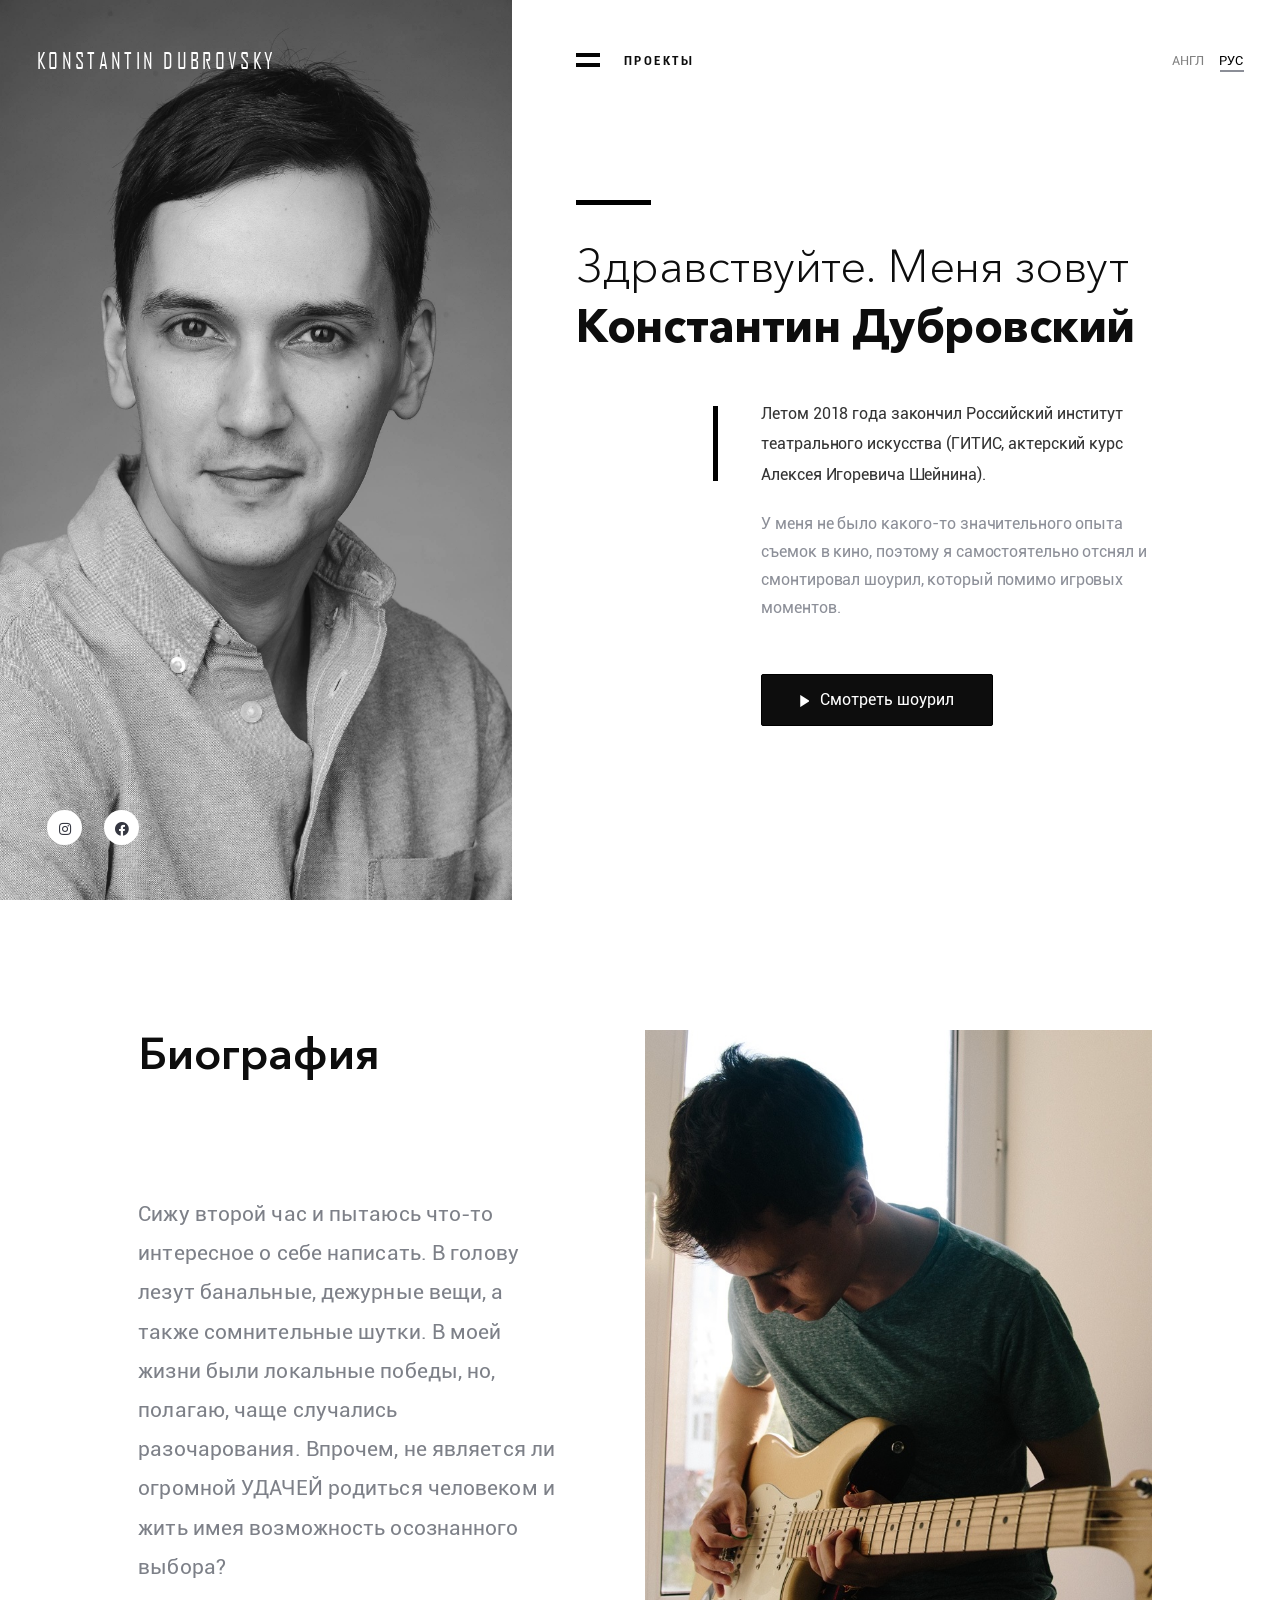
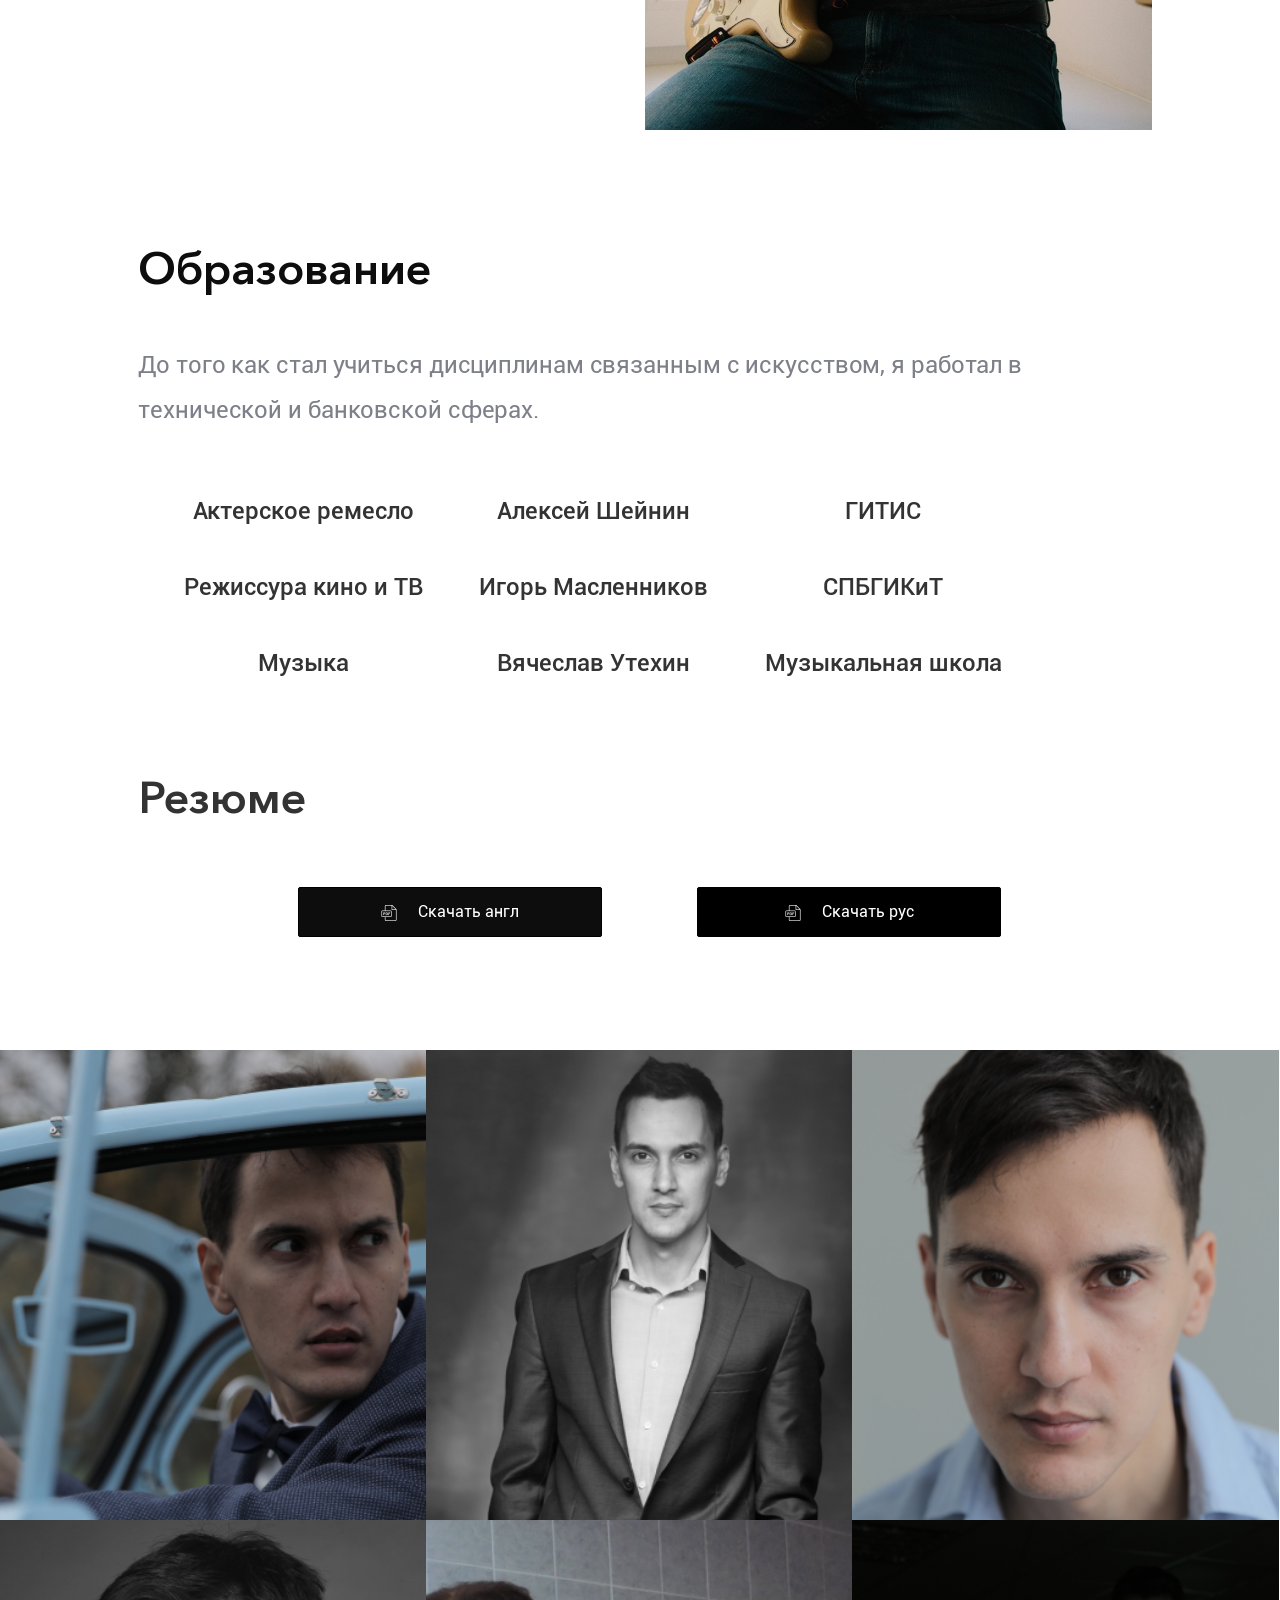
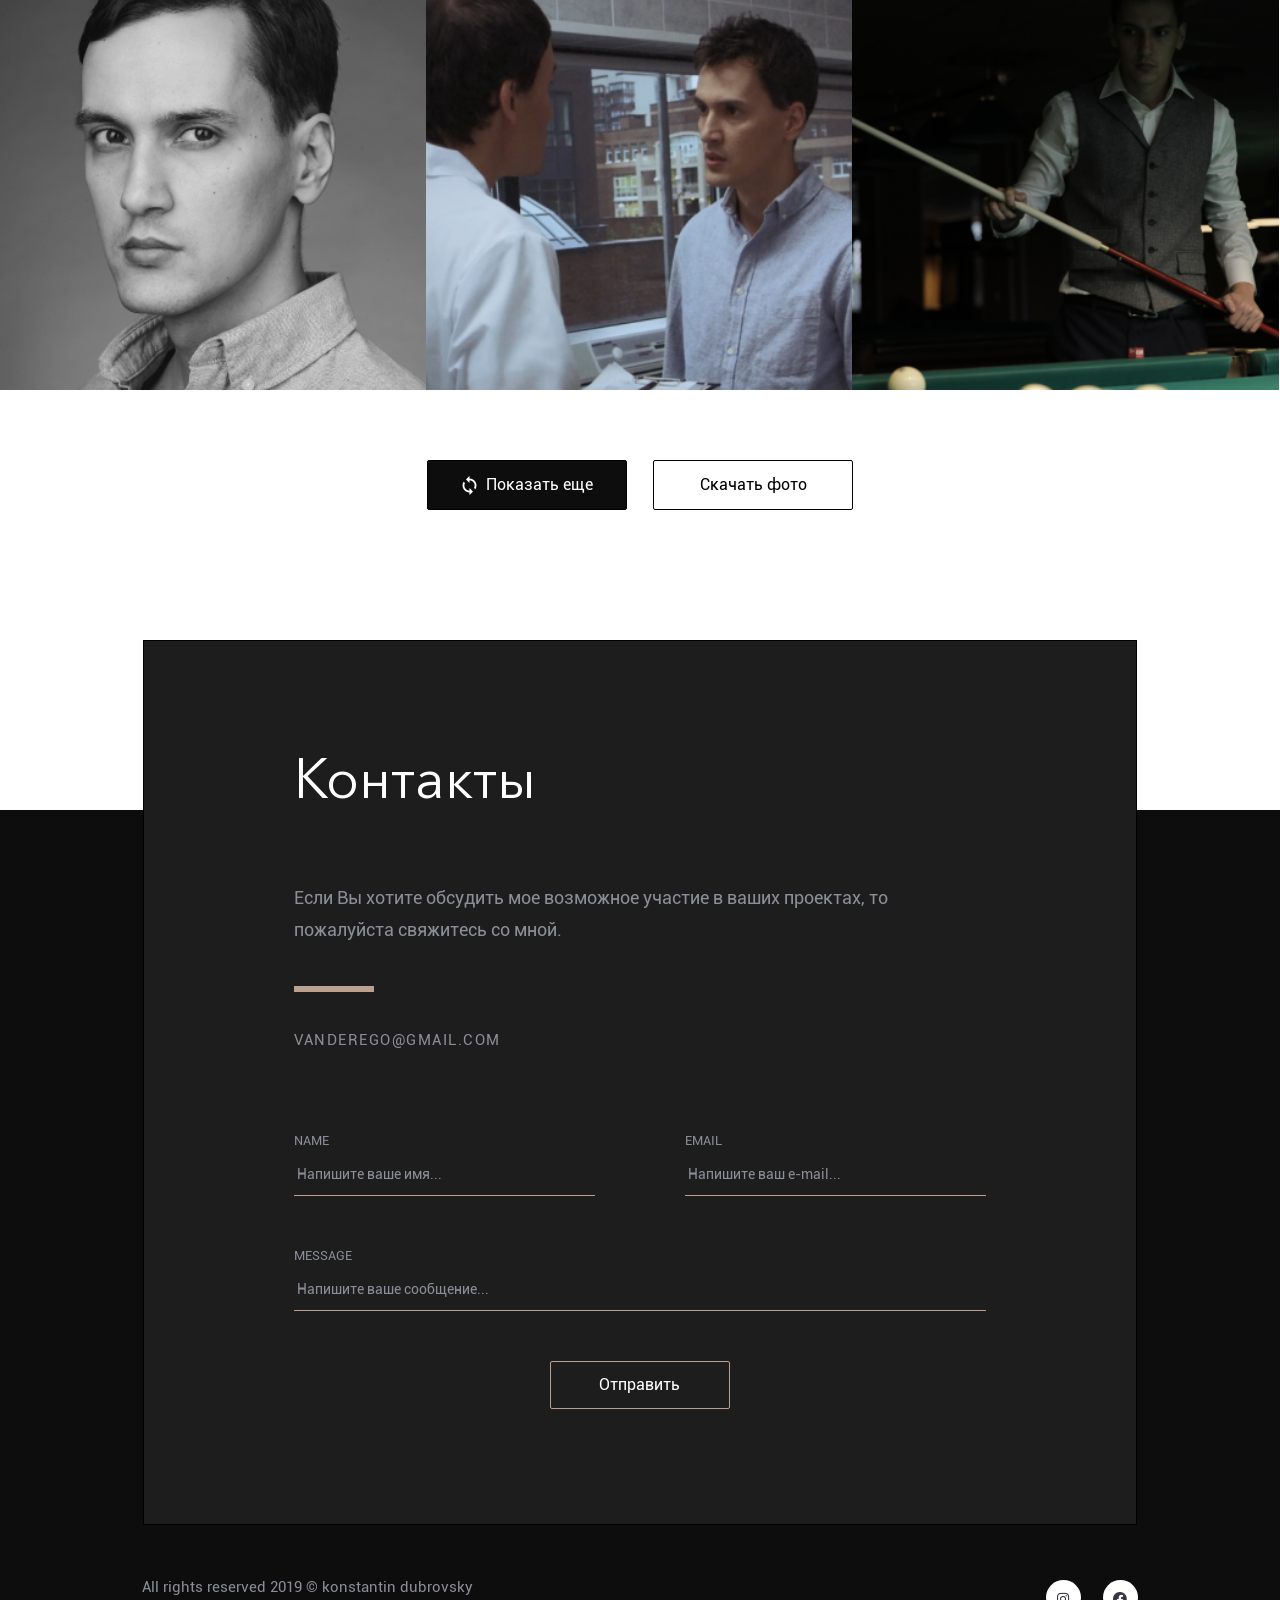
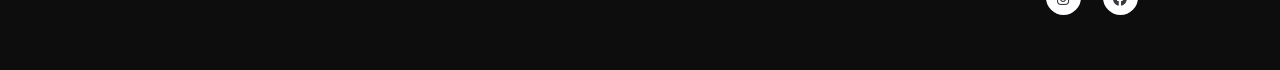
==== indexru.html @ 330bab93 "site" ====
<!DOCTYPE html>
<html lang="ru">

<head>

	<meta charset="utf-8">

	<title>Actor</title>
	<meta name="description" content="">

	<meta http-equiv="X-UA-Compatible" content="IE=edge">
	<meta name="viewport" content="width=device-width, initial-scale=1, maximum-scale=1">

	<meta property="og:image" content="path/to/image.jpg">
	<link rel="shortcut icon" href="img/favicon/favicon.ico" type="image/x-icon">
	<link rel="apple-touch-icon" href="img/favicon/apple-touch-icon.png">
	<link rel="apple-touch-icon" sizes="72x72" href="img/favicon/apple-touch-icon-72x72.png">
	<link rel="apple-touch-icon" sizes="114x114" href="img/favicon/apple-touch-icon-114x114.png">
	<link rel="stylesheet" href="https://use.fontawesome.com/releases/v5.6.3/css/all.css" integrity="sha384-UHRtZLI+pbxtHCWp1t77Bi1L4ZtiqrqD80Kn4Z8NTSRyMA2Fd33n5dQ8lWUE00s/" crossorigin="anonymous">

	<!-- Chrome, Firefox OS and Opera -->
	<meta name="theme-color" content="#C5C5C5">
	<!-- Windows Phone -->
	<meta name="msapplication-navbutton-color" content="#fff">
	<!-- iOS Safari -->
	<meta name="apple-mobile-web-app-status-bar-style" content="#fff">

	<style>body { opacity: 0; overflow-x: hidden; } html { background-color: #fff ;}</style>

</head>

<body>
	<!-- Фон при открытии сайта -->
	<!-- <div class="preloader">
		<div class="pulse"></div>
	</div> -->
		
	<header class="site-header">

		<div class="photo-face" style="background-image: url(img/header-photo.png);">
			<span class="logo">Konstantin Dubrovsky</span>
		</div>

		<div class="projects">
			<a href="#"><img src="img/menu.png" alt="">
			<span>ПРОЕКТЫ</span>
			</a>
			
		</div>

			<ul class="anchors">
				<li><a href="#">ШОУРИЛ</a></li>
				<li><a href="#infoabout">БИОГРАФИЯ</a></li>
				<li><a href="#photo-gallery">ФОТО </a></li>
				<li><a href="#contacts">КОНТАКТЫ</a></li>
			</ul>

			<ul class="language">
				<li><a href="index.html">АНГЛ</a></li>
				<li><a href="indexru.html">РУС</a> <div class="lang-line"></div></li>
			</ul>

			<ul class="header-soc">
				<li><a href="https://www.instagram.com/vanderego/" target="_blank"><i class="fab fa-instagram"></i></a></li>
				<li><a href="https://www.facebook.com/vanderego" target="_blank"><i class="fab fa-facebook"></i></a></li>
			</ul>

			<div class="header-content">

			<div class="line-top"></div>
			<h1 class="h1" style="font-size: 46px">Здравствуйте.  Меня зовут <br><span>Константин Дубровский</span></h1>
			<div class="line-left"></div>

			<p class=content-p1>Летом 2018 года закончил Российский институт театрального искусства (ГИТИС, актерский курс Алексея Игоревича Шейнина).  </p>

			<p class=content-p2>У меня не было какого-то значительного опыта съемок в кино, поэтому я самостоятельно отснял и смонтировал шоурил, который помимо игровых моментов. 
</p>

			<a href="#" id="button-video" class="button"><img src="img/play-button.png" alt=""> Смотреть шоурил</a>
		</div>

		<div class="bottom-line-header" style="background-image: url(img/bg.png);">
			<a href="#infoabout" class="button-down"><i class="fas fa-chevron-down"></i></a>

		</div>

			<a href="#infoabout" class="button-down2"><i class="fas fa-chevron-down"></i></a>
		
		<div class="video-header">

			<iframe width="60%" height="60%" src="https://www.youtube.com/embed/82UfkA7edaY" frameborder="0" allow="accelerometer; autoplay; encrypted-media; gyroscope; picture-in-picture" allowfullscreen></iframe>

			<a href="#" class="close"><i class="fas fa-times-circle"></i></a>
		</div>

		<div class="projects-list">

			<div class="film-wrap">
				<div class="close-project">
				<a href="#"><img src="img/menu-x.png" alt="">
				<span>закрыть</span>
				</a>
			</div>

			
				<div class="film film-1">
				<img src="img/poster.png" alt="" class="poster">
				<div class="about-film">
					<a href="#" class="button button-film button-film-1">Фильм</a>
					<p class="title-film title-film-1">Шпион</p>

					<p class="release-film release-film-1">Дата релиза<br> 
						<span>2019</span>
					</p>

					<p class="role-film role-film-1">Роль<br> 
						<span>Главная роль(vitality belugen)</span>
					</p>

					<p class="film_maker-film release-film-1">Режиссер<br> 
						<span>Михаил Труфанов</span>
					</p>

					<p class="film-link film-link-1"><a href="#"><i class="fas fa-link"></i>Смотреть трейлер</a></p>


				</div>
			</div>

			<!-- more films -->

			<div class="film film-2">
				<img src="img/poster.png" alt="" class="poster">
				<div class="about-film">
					<a href="#" class="button button-film button-film-2">Фильм</a>
					<p class="title-film title-film-2">Шпион</p>

					<p class="release-film release-film-2">Дата релиза<br> 
						<span>2019</span>
					</p>

					<p class="role-film role-film-2">Роль<br> 
						<span>Главная роль(vitality belugen)</span>
					</p>

					<p class="film_maker-film release-film-2">Режиссер<br> 
						<span>Михаил Труфанов</span>
					</p>

					<p class="film-link film-link-2"><a href="#"><i class="fas fa-link"></i>Смотреть трейлер</a></p>


				</div>
			</div>

			<div class="film film-3">
				<img src="img/poster.png" alt="" class="poster">
				<div class="about-film">
					<a href="#" class="button button-film button-film-3">Фильм</a>
					<p class="title-film title-film-3">Шпион</p>

					<p class="release-film release-film-3">Дата релиза<br> 
						<span>2019</span>
					</p>

					<p class="role-film role-film-3">Роль<br> 
						<span>Главная роль(vitality belugen)</span>
					</p>

					<p class="film_maker-film release-film-3">Режиссер<br> 
						<span>Михаил Труфанов</span>
					</p>

					<p class="film-link film-link-3"><a href="#"><i class="fas fa-link"></i>Смотреть трейлер</a></p>


				</div>
			</div>

			<div class="film film-4">
				<img src="img/poster.png" alt="" class="poster">
				<div class="about-film">
					<a href="#" class="button button-film button-film-4">Фильм</a>
					<p class="title-film title-film-4">Шпион</p>

					<p class="release-film release-film-4">Дата релиза<br> 
						<span>2019</span>
					</p>

					<p class="role-film role-film-4">Роль<br> 
						<span>Главная роль(vitality belugen)</span>
					</p>

					<p class="film_maker-film release-film-4">Режиссер<br> 
						<span>Михаил Труфанов</span>
					</p>

					<p class="film-link film-link-4"><a href="#"><i class="fas fa-link"></i>Смотреть трейлер</a></p>


				</div>
			</div>

			<div class="film film-5">
				<img src="img/poster.png" alt="" class="poster">
				<div class="about-film">
					<a href="#" class="button button-film button-film-5">Фильм</a>
					<p class="title-film title-film-5">Шпион</p>

					<p class="release-film release-film-5">Дата релиза<br> 
						<span>2019</span>
					</p>

					<p class="role-film role-film-5">Роль<br> 
						<span>Главная роль(vitality belugen)</span>
					</p>

					<p class="film_maker-film release-film-5">Режиссер<br> 
						<span>Михаил Труфанов</span>
					</p>

					<p class="film-link film-link-5"><a href="#"><i class="fas fa-link"></i>Смотреть трейлер</a></p>


				</div>
			</div>
			</div>

			<!-- more films end -->

			<!-- <div class="film film-2">
				<img src="img/poster.png" alt="" class="poster">
				<div class="about-film">
					<a href="#" class="button button-film button-film-2">film</a>
					<p class="title-film title-film-2">Singularity</p>

					<p class="release-film release-film-2">Release date<br> 
						<span>2019</span>
					</p>

					<p class="role-film role-film-2">Role<br> 
						<span>The main role(vitality belugen)</span>
					</p>

					<p class="film_maker-film release-film-2">Film maker<br> 
						<span>Mikahail Trufanov</span>
					</p>


				</div>
			</div> -->



		</div>
		
	</header>

	<section class="mob-photo" style="background-image: url(img/tablet-header-photo.png);"></section>
	<section class="mob2-photo" style="background-image: url(img/mob-header-photo.png);"></section>

	<section class="infoabout" id="infoabout">
		<div class="wrapper-biography">
			
			<div class="biography">
				<p class="biography-headline">Биография </p>
				<p class="biography-text">Сижу второй час и пытаюсь что-то интересное о себе написать. В голову лезут банальные, дежурные вещи, а также сомнительные шутки. 
В моей жизни были локальные победы, но, полагаю, чаще случались разочарования. 
Впрочем, не является ли огромной УДАЧЕЙ родиться человеком и жить имея возможность осознанного выбора?

				</p>

			</div>

			<div class="education">
				<p class="education-headline">Образование</p>
				<p class="education-text">До того как стал учиться дисциплинам связанным с искусством, я работал в технической и банковской сферах.</p>
				<table>
					<tr>
						<td>Актерское ремесло</td>
						<td>Алексей Шейнин</td>
						<td>ГИТИС</td>
					</tr>
					<tr>
						<td>Режиссура кино и ТВ</td>
						<td>Игорь Масленников</td>
						<td>СПБГИКиТ</td>
					</tr>
					<tr>
						<td>Музыка</td>
						<td>Вячеслав Утехин</td>
						<td>Музыкальная школа</td>
					</tr>
				</table>
				
				<p class="headline2">Резюме</p>

				<a href="dic.pdf" class="button button-b" download><img src="img/pdf.png" alt="">Скачать англ</a>
				<a href="dic.pdf" class="button button-w" download><img src="img/pdf.png" alt="">Скачать рус</a>

			</div>

			<div class="infoabout_photo" style="background-image: url(img/bio-photo.png);"></div>
				
			<div class="education-2">
				<p class="education-2-headline">Образование</p>
				<p class="education-2-text">До того как стал учиться дисциплинам связанным с искусством, я работал в технической и банковской сферах.</p>

				<div class="education-boxs">
					<div class="education1">
						<p>Актерское ремесло</p>
						<p>Режиссура кино и ТВ</p>
						<p>Музыка</p>
					</div>
					<div class="education2">
						<p>Алексей Шейнин</p>
						<p>Игорь Масленников</p>
						<p>Вячеслав Утехин</p>
					</div>
					<div class="education3">
						<p>ГИТИС</p>
						<p>СПБГИКиТ</p>
						<p>Музыкальная школа</p>
					</div>
				</div>
				
				<p class="headline2">Резюме</p>
				<div class="button-box">
				<a href="dic.pdf" class="button button-b" download><img src="img/pdf.png" alt="">Скачать англ</a>
				<a href="dic.pdf" class="button button-w" download><img src="img/pdf.png" alt="">Скачать рус</a>
				</div>
			</div>

		</div>
	</section>

	<section class="photo-gallery" id="photo-gallery">
		<div class="photo " style="background-image: url(img/row-up-1.png);"><img class="slider-open" src="img/lupa.png" alt=""><div class="shadow"></div></div>
		<div class="photo" style="background-image: url(img/row-up-2.png);"><img class="slider-open" src="img/lupa.png" alt=""><div class="shadow"></div></div>
		<div class="photo" style="background-image: url(img/row-up-3.png);"><img class="slider-open" src="img/lupa.png" alt=""><div class="shadow"></div></div>
		<div class="photo" style="background-image: url(img/row-up-4.png);"><img class="slider-open" src="img/lupa.png" alt=""><div class="shadow"></div></div>
		<div class="photo" style="background-image: url(img/row-up-5.png);"><img class="slider-open" src="img/lupa.png" alt=""><div class="shadow"></div></div>
		<div class="photo" style="background-image: url(img/row-down-1.png);"><img class="slider-open" src="img/lupa.png" alt=""><div class="shadow"></div></div>
		<div class="photo photo-none" style="background-image: url(img/row-down-2.png);"><img class="slider-open" src="img/lupa.png" alt=""><div class="shadow"></div></div>
		<div class="photo photo-none" style="background-image: url(img/row-down-3.png);"><img class="slider-open" src="img/lupa.png" alt=""><div class="shadow"></div></div>
		<div class="photo photo-none" style="background-image: url(img/row-down-4.png);"><img class="slider-open" src="img/lupa.png" alt=""><div class="shadow"></div></div>
		<div class="photo photo-none" style="background-image: url(img/row-down-5.png);"><img class="slider-open" src="img/lupa.png" alt=""><div class="shadow"></div></div>
		<div class="photo photo-none photo-none-30" style="background-image: url(img/row-down-6.png);"><img class="slider-open" src="img/lupa.png" alt=""><div class="shadow"></div></div>
		<div class="photo photo-none photo-none-30" style="background-image: url(img/row-down-7.png);"><img class="slider-open" src="img/lupa.png" alt=""><div class="shadow"></div></div>
		<div class="photo photo-none  photo-none-30" style="background-image: url(img/row-down-8.png);"><img class="slider-open" src="img/lupa.png" alt=""><div class="shadow"></div></div>
		<div class="photo photo-none  photo-none-30" style="background-image: url(img/row-down-9.png);"><img class="slider-open" src="img/lupa.png" alt=""><div class="shadow"></div></div>
		<div class="photo photo-none photo-none-30" style="background-image: url(img/row-down-10.png);"><img class="slider-open" src="img/lupa.png" alt=""><div class="shadow"></div></div>
		<!-- <div class="photo photo-none photo-none-30" style="background-image: url(img/row-down-5.png);"><img class="slider-open" src="img/lupa.png" alt=""><div class="shadow"></div></div>
		<div class="photo photo-none photo-none-30" style="background-image: url(img/row-down-5.png);"><img class="slider-open" src="img/lupa.png" alt=""><div class="shadow"></div></div>
		<div class="photo photo-none photo-none-30" style="background-image: url(img/row-down-5.png);"><img class="slider-open" src="img/lupa.png" alt=""><div class="shadow"></div></div>
		<div class="photo photo-none photo-none-30" style="background-image: url(img/row-down-5.png);"><img class="slider-open" src="img/lupa.png" alt=""><div class="shadow"></div></div>
		<div class="photo photo-none photo-none-30" style="background-image: url(img/row-down-5.png);"><img class="slider-open" src="img/lupa.png" alt=""><div class="shadow"></div></div>
		<div class="photo photo-none photo-none-30" style="background-image: url(img/row-down-5.png);"><img class="slider-open" src="img/lupa.png" alt=""><div class="shadow"></div></div>
		<div class="photo photo-none photo-none-30" style="background-image: url(img/row-down-5.png);"><img class="slider-open" src="img/lupa.png" alt=""><div class="shadow"></div></div>
		<div class="photo photo-none photo-none-30" style="background-image: url(img/row-down-5.png);"><img class="slider-open" src="img/lupa.png" alt=""><div class="shadow"></div></div>
		<div class="photo photo-none photo-none-30" style="background-image: url(img/row-down-5.png);"><img class="slider-open" src="img/lupa.png" alt=""><div class="shadow"></div></div>
		<div class="photo photo-none photo-none-30" style="background-image: url(img/row-down-5.png);"><img class="slider-open" src="img/lupa.png" alt=""><div class="shadow"></div></div>
		<div class="photo photo-none photo-none-30" style="background-image: url(img/row-down-5.png);"><img class="slider-open" src="img/lupa.png" alt=""><div class="shadow"></div></div>
		<div class="photo photo-none photo-none-30" style="background-image: url(img/row-down-5.png);"><img class="slider-open" src="img/lupa.png" alt=""><div class="shadow"></div></div>
		<div class="photo photo-none photo-none-30" style="background-image: url(img/row-down-5.png);"><img class="slider-open" src="img/lupa.png" alt=""><div class="shadow"></div></div>
		<div class="photo photo-none photo-none-30" style="background-image: url(img/row-down-5.png);"><img class="slider-open" src="img/lupa.png" alt=""><div class="shadow"></div></div>
		<div class="photo photo-none photo-none-30" style="background-image: url(img/row-down-5.png);"><img class="slider-open" src="img/lupa.png" alt=""><div class="shadow"></div></div>
		<div class="photo photo-none photo-none-30" style="background-image: url(img/row-down-5.png);"><img class="slider-open" src="img/lupa.png" alt=""><div class="shadow"></div></div>
		<div class="photo photo-none photo-none-30" style="background-image: url(img/row-down-5.png);"><img class="slider-open" src="img/lupa.png" alt=""><div class="shadow"></div></div>
		<div class="photo photo-none photo-none-30" style="background-image: url(img/row-down-5.png);"><img class="slider-open" src="img/lupa.png" alt=""><div class="shadow"></div></div> -->


		<div class="big-container">
			<div class="container">
					<div class="slider">
						<div class="slider-photo"><img src="img/row-up-1.png" alt=""></div>
						<div class="slider-photo"><img src="img/row-up-2.png" alt=""></div>
						<div class="slider-photo"><img src="img/row-up-3.png" alt=""></div>
						<div class="slider-photo"><img src="img/row-up-4.png" alt=""></div>
						<div class="slider-photo"><img src="img/row-up-5.png" alt=""></div>
						<div class="slider-photo"><img src="img/row-down-1.png" alt=""></div>
						<div class="slider-photo"><img src="img/row-down-2.png" alt=""></div>
						<div class="slider-photo"><img src="img/row-down-3.png" alt=""></div>
						<div class="slider-photo"><img src="img/row-down-4.png" alt=""></div>
						<div class="slider-photo"><img src="img/row-down-5.png" alt=""></div>
						<div class="slider-photo2"><img src="img/row-down-6.png" alt=""></div>
						<div class="slider-photo2"><img src="img/row-down-7.png" alt=""></div>
						<div class="slider-photo2"><img src="img/row-down-8.png" alt=""></div>
						<div class="slider-photo2"><img src="img/row-down-9.png" alt=""></div>
						<div class="slider-photo2"><img src="img/row-down-10.png" alt=""></div>
					</div>
				<a class="close-slider"><i class="fas fa-times-circle"></i></a>
			</div>

		</div>

		<div class="big-container2">
			<div class="container2">
					<div class="slider2">
						<div class="slider-photo2"><img src="img/row-up-1.png" alt=""></div>
						<div class="slider-photo2"><img src="img/row-up-2.png" alt=""></div>
						<div class="slider-photo2"><img src="img/row-up-3.png" alt=""></div>
						<div class="slider-photo2"><img src="img/row-up-4.png" alt=""></div>
						<div class="slider-photo2"><img src="img/row-up-5.png" alt=""></div>
						<div class="slider-photo2"><img src="img/row-down-1.png" alt=""></div>
						<div class="slider-photo2"><img src="img/row-down-2.png" alt=""></div>
						<div class="slider-photo2"><img src="img/row-down-3.png" alt=""></div>
						<div class="slider-photo2"><img src="img/row-down-4.png" alt=""></div>
						<div class="slider-photo2"><img src="img/row-down-5.png" alt=""></div>
						<div class="slider-photo2"><img src="img/row-down-6.png" alt=""></div>
						<div class="slider-photo2"><img src="img/row-down-7.png" alt=""></div>
						<div class="slider-photo2"><img src="img/row-down-8.png" alt=""></div>
						<div class="slider-photo2"><img src="img/row-down-9.png" alt=""></div>
						<div class="slider-photo2"><img src="img/row-down-10.png" alt=""></div>
					</div>
			</div>

		</div>
		
	</section>

	<div class="buttons-photo">
	<a href="#photo-gallery" class="button button-f button-f-s button-n" id="loadMore"><img src="img/refresh.png" alt="">Показать еще</a>
	<a href="#photo-gallery" class="button button-f-s  button-roll button-roll-iblock"><img src="img/refresh.png" alt="">Свернуть</a>
	<a href="photos.rar" class="button button-f button-f-d" download>Скачать фото</a>
	</div>

	<section class="contacts" id="contacts">
		<div class="wrapper-contacts">
			<p class="contacts-headline">Контакты</p>
			<p class="contacts-headline-under">Если Вы хотите обсудить мое возможное участие в ваших проектах,  то пожалуйста свяжитесь со мной. </p>
			<div class="contacts-line"></div>
			<p class="contacts-phone_number"><!-- +7 921 599 04 36 --><span>Vanderego@gmail.com</span></p>

			<form>

				<!-- Hidden Required Fields -->
				<input type="hidden" name="project_name" value="Konstantin_Dubrovsky">
				<input type="hidden" name="admin_email" value="vanderego@gmail.com">
				<input type="hidden" name="form_subject" value="Сайт портфолио Константина Дубровского">
				<!-- END Hidden Required Fields -->

				<span class="box-contacts-name"><input class="contacts-name" type="text" name="Name" placeholder="Напишите ваше имя..." required autocomplete="off"></span>
				<span class="box-contacts-email"><input class="contacts-email" type="text" name="E-mail" placeholder="Напишите ваш e-mail..." required autocomplete="off"></span>
				<span class="box-contacts-message"><input class="contacts-message" type="text" name="Message" placeholder="Напишите ваше сообщение..." required autocomplete="off"></span>

				<button class="button form-button">Отправить</button>

			</form>

		</div>
		
	</section>

	<footer class="site-footer">
		<span class="logo">Konstantin Dubrovsky</span>

		<ul class="footer-soc">
				<li><a href="https://www.instagram.com/vanderego/" target="_blank"><i class="fab fa-instagram"></i></a></li>
				<li><a href="https://www.facebook.com/vanderego" target="_blank"><i class="fab fa-facebook"></i></a></li>
		</ul>

		<p class="footer-text">All rights reserved 2019 © konstantin dubrovsky</p>

	</footer>




<link rel="stylesheet" href="css/main.min.css">

<link rel="stylesheet" href="libs/slick/slick-theme.css">
<link rel="stylesheet" href="libs/slick/slick.css">

<script src="js/scripts.min.js"></script>



</body>
</html>
---- css/main.min.css ----
@import url(https://fonts.googleapis.com/css?family=Josefin+Sans:400,700);@import url(https://maxcdn.bootstrapcdn.com/font-awesome/4.7.0/css/font-awesome.min.css);@font-face{font-family:roboto;font-weight:400;font-style:normal;src:url(../fonts/roboto/roboto.eot);src:url(../fonts/roboto/roboto.eot?#iefix) format("embedded-opentype"),url(../fonts/roboto/roboto.woff) format("woff"),url(../fonts/roboto/roboto.ttf) format("truetype")}@font-face{font-family:roboto;font-weight:700;font-style:normal;src:url(../fonts/roboto-bold/roboto-bold.eot);src:url(../fonts/roboto-bold/roboto-bold.eot?#iefix) format("embedded-opentype"),url(../fonts/roboto-bold/roboto-bold.woff) format("woff"),url(../fonts/roboto-bold/roboto-bold.ttf) format("truetype")}@font-face{font-family:roboto;font-weight:500;font-style:normal;src:url(../fonts/roboto-medium/roboto-medium.eot);src:url(../fonts/roboto-medium/roboto-medium.eot?#iefix) format("embedded-opentype"),url(../fonts/roboto-medium/roboto-medium.woff) format("woff"),url(../fonts/roboto-medium/roboto-medium.ttf) format("truetype")}@font-face{font-family:AvenirNextCyr;font-weight:400;font-style:normal;src:url(../fonts/AvenirNextCyr/AvenirNextCyr-Regular.eot);src:url(../fonts/AvenirNextCyr/AvenirNextCyr-Regular.eot?#iefix) format("embedded-opentype"),url(../fonts/AvenirNextCyr/AvenirNextCyr-Regular.woff) format("woff"),url(../fonts/AvenirNextCyr/AvenirNextCyr-Regular.ttf) format("truetype")}@font-face{font-family:AvenirNextCyr;font-weight:700;font-style:normal;src:url(../fonts/AvenirNextCyrBold/AvenirNextCyr-Bold.eot);src:url(../fonts/AvenirNextCyrBold/AvenirNextCyr-Bold.eot?#iefix) format("embedded-opentype"),url(../fonts/AvenirNextCyrBold/AvenirNextCyr-Bold.woff) format("woff"),url(../fonts/AvenirNextCyrBold/AvenirNextCyr-Bold.ttf) format("truetype")}@font-face{font-family:AvenirNextCyr;font-weight:300;font-style:normal;src:url(../fonts/AvenirNextCyrLight/AvenirNextCyr-Light.eot);src:url(../fonts/AvenirNextCyrLight/AvenirNextCyr-Light.eot?#iefix) format("embedded-opentype"),url(../fonts/AvenirNextCyrLight/AvenirNextCyr-Light.woff) format("woff"),url(../fonts/AvenirNextCyrLight/AvenirNextCyr-Light.ttf) format("truetype")}@font-face{font-family:AvenirNextCyr;font-weight:500;font-style:normal;src:url(../fonts/AvenirNextCyr-Medium/AvenirNextCyr-Medium.eot);src:url(../fonts/AvenirNextCyr-Medium/AvenirNextCyr-Medium.eot?#iefix) format("embedded-opentype"),url(../fonts/AvenirNextCyr-Medium/AvenirNextCyr-Medium.woff) format("woff"),url(../fonts/AvenirNextCyr-Medium/AvenirNextCyr-Medium.ttf) format("truetype")}@font-face{font-family:AvenirNextCyr;font-weight:600;font-style:normal;src:url(../fonts/AvenirNextCyr-Demi/AvenirNextCyr-Demi.eot);src:url(../fonts/AvenirNextCyr-Demi/AvenirNextCyr-Demi.eot?#iefix) format("embedded-opentype"),url(../fonts/AvenirNextCyr-Demi/AvenirNextCyr-Demi.woff) format("woff"),url(../fonts/AvenirNextCyr-Demi/AvenirNextCyr-Demi.ttf) format("truetype")}@font-face{font-family:AgencyFB;font-weight:400;font-style:normal;src:url(../fonts/AgencyFB/AgencyFB.eot);src:url(../fonts/AgencyFB/AgencyFB.eot?#iefix) format("embedded-opentype"),url(../fonts/AgencyFB/AgencyFB.woff) format("woff"),url(../fonts/AgencyFB/AgencyFB.ttf) format("truetype")}/*!
 * Generated using the Bootstrap Customizer (https://getbootstrap.com/docs/3.4/customize/)
 *//*!
 * Bootstrap v3.4.1 (https://getbootstrap.com/)
 * Copyright 2011-2019 Twitter, Inc.
 * Licensed under MIT (https://github.com/twbs/bootstrap/blob/master/LICENSE)
 *//*! normalize.css v3.0.3 | MIT License | github.com/necolas/normalize.css */html{font-family:sans-serif;-ms-text-size-adjust:100%;-webkit-text-size-adjust:100%}body{margin:0}article,aside,details,figcaption,figure,footer,header,hgroup,main,menu,nav,section,summary{display:block}audio,canvas,progress,video{display:inline-block;vertical-align:baseline}audio:not([controls]){display:none;height:0}[hidden],template{display:none}a{background-color:transparent}a:active,a:hover{outline:0}abbr[title]{text-decoration:underline;-webkit-text-decoration:underline dotted;text-decoration:underline dotted;border-bottom:none}b,strong{font-weight:700}dfn{font-style:italic}h1{font-size:2em;margin:.67em 0}mark{color:#000;background:#ff0}small{font-size:80%}sub,sup{font-size:75%;line-height:0;position:relative;vertical-align:baseline}sup{top:-.5em}sub{bottom:-.25em}img{border:0}svg:not(:root){overflow:hidden}figure{margin:1em 40px}hr{-webkit-box-sizing:content-box;box-sizing:content-box;height:0}pre{overflow:auto}code,kbd,pre,samp{font-family:monospace,monospace;font-size:1em}button,input,optgroup,select,textarea{font:inherit;margin:0;color:inherit}button{overflow:visible}button,select{text-transform:none}button,html input[type=button],input[type=reset],input[type=submit]{cursor:pointer;-webkit-appearance:button}button[disabled],html input[disabled]{cursor:default}button::-moz-focus-inner,input::-moz-focus-inner{padding:0;border:0}input{line-height:normal}input[type=checkbox],input[type=radio]{-webkit-box-sizing:border-box;box-sizing:border-box;padding:0}input[type=number]::-webkit-inner-spin-button,input[type=number]::-webkit-outer-spin-button{height:auto}input[type=search]{-webkit-box-sizing:content-box;box-sizing:content-box;-webkit-appearance:textfield}input[type=search]::-webkit-search-cancel-button,input[type=search]::-webkit-search-decoration{-webkit-appearance:none}fieldset{margin:0 2px;padding:.35em .625em .75em;border:1px solid silver}legend{padding:0;border:0}textarea{overflow:auto}optgroup{font-weight:700}table{border-spacing:0;border-collapse:collapse}td,th{padding:0}*{-webkit-box-sizing:border-box;box-sizing:border-box}:after,:before{-webkit-box-sizing:border-box;box-sizing:border-box}html{font-size:10px;-webkit-tap-highlight-color:transparent}body{font-family:'Helvetica Neue',Helvetica,Arial,sans-serif;font-size:14px;line-height:1.42857143;color:#333;background-color:#fff}button,input,select,textarea{font-family:inherit;font-size:inherit;line-height:inherit}a{text-decoration:none;color:#337ab7}a:focus,a:hover{text-decoration:underline;color:#23527c}a:focus{outline:5px auto -webkit-focus-ring-color;outline-offset:-2px}figure{margin:0}img{vertical-align:middle}.img-responsive{display:block;max-width:100%;height:auto}.img-rounded{-webkit-border-radius:6px;border-radius:6px}.img-thumbnail{line-height:1.42857143;display:inline-block;max-width:100%;height:auto;padding:4px;-webkit-transition:all .2s ease-in-out;-o-transition:all .2s ease-in-out;transition:all .2s ease-in-out;border:1px solid #ddd;-webkit-border-radius:4px;border-radius:4px;background-color:#fff}.img-circle{-webkit-border-radius:50%;border-radius:50%}hr{margin-top:20px;margin-bottom:20px;border:0;border-top:1px solid #eee}.sr-only{position:absolute;overflow:hidden;clip:rect(0,0,0,0);width:1px;height:1px;margin:-1px;padding:0;border:0}.sr-only-focusable:active,.sr-only-focusable:focus{position:static;overflow:visible;clip:auto;width:auto;height:auto;margin:0}[role=button]{cursor:pointer}.container{margin-right:auto;margin-left:auto;padding-right:24px;padding-left:24px}@media (min-width:768px){.container{width:736px}}@media (min-width:992px){.container{width:956px}}@media (min-width:1200px){.container{width:1796px}}.container-fluid{margin-right:auto;margin-left:auto;padding-right:8px;padding-left:8px}.row{margin-right:-8px;margin-left:-8px}.row-no-gutters{margin-right:0;margin-left:0}.row-no-gutters [class*=col-]{padding-right:0;padding-left:0}.col-lg-1,.col-lg-10,.col-lg-11,.col-lg-12,.col-lg-2,.col-lg-3,.col-lg-4,.col-lg-5,.col-lg-6,.col-lg-7,.col-lg-8,.col-lg-9,.col-md-1,.col-md-10,.col-md-11,.col-md-12,.col-md-2,.col-md-3,.col-md-4,.col-md-5,.col-md-6,.col-md-7,.col-md-8,.col-md-9,.col-sm-1,.col-sm-10,.col-sm-11,.col-sm-12,.col-sm-2,.col-sm-3,.col-sm-4,.col-sm-5,.col-sm-6,.col-sm-7,.col-sm-8,.col-sm-9,.col-xs-1,.col-xs-10,.col-xs-11,.col-xs-12,.col-xs-2,.col-xs-3,.col-xs-4,.col-xs-5,.col-xs-6,.col-xs-7,.col-xs-8,.col-xs-9{position:relative;min-height:1px;padding-right:8px;padding-left:8px}.col-xs-1,.col-xs-10,.col-xs-11,.col-xs-12,.col-xs-2,.col-xs-3,.col-xs-4,.col-xs-5,.col-xs-6,.col-xs-7,.col-xs-8,.col-xs-9{float:left}.col-xs-12{width:100%}.col-xs-11{width:91.66666667%}.col-xs-10{width:83.33333333%}.col-xs-9{width:75%}.col-xs-8{width:66.66666667%}.col-xs-7{width:58.33333333%}.col-xs-6{width:50%}.col-xs-5{width:41.66666667%}.col-xs-4{width:33.33333333%}.col-xs-3{width:25%}.col-xs-2{width:16.66666667%}.col-xs-1{width:8.33333333%}.col-xs-pull-12{right:100%}.col-xs-pull-11{right:91.66666667%}.col-xs-pull-10{right:83.33333333%}.col-xs-pull-9{right:75%}.col-xs-pull-8{right:66.66666667%}.col-xs-pull-7{right:58.33333333%}.col-xs-pull-6{right:50%}.col-xs-pull-5{right:41.66666667%}.col-xs-pull-4{right:33.33333333%}.col-xs-pull-3{right:25%}.col-xs-pull-2{right:16.66666667%}.col-xs-pull-1{right:8.33333333%}.col-xs-pull-0{right:auto}.col-xs-push-12{left:100%}.col-xs-push-11{left:91.66666667%}.col-xs-push-10{left:83.33333333%}.col-xs-push-9{left:75%}.col-xs-push-8{left:66.66666667%}.col-xs-push-7{left:58.33333333%}.col-xs-push-6{left:50%}.col-xs-push-5{left:41.66666667%}.col-xs-push-4{left:33.33333333%}.col-xs-push-3{left:25%}.col-xs-push-2{left:16.66666667%}.col-xs-push-1{left:8.33333333%}.col-xs-push-0{left:auto}.col-xs-offset-12{margin-left:100%}.col-xs-offset-11{margin-left:91.66666667%}.col-xs-offset-10{margin-left:83.33333333%}.col-xs-offset-9{margin-left:75%}.col-xs-offset-8{margin-left:66.66666667%}.col-xs-offset-7{margin-left:58.33333333%}.col-xs-offset-6{margin-left:50%}.col-xs-offset-5{margin-left:41.66666667%}.col-xs-offset-4{margin-left:33.33333333%}.col-xs-offset-3{margin-left:25%}.col-xs-offset-2{margin-left:16.66666667%}.col-xs-offset-1{margin-left:8.33333333%}.col-xs-offset-0{margin-left:0}@media (min-width:768px){.col-sm-1,.col-sm-10,.col-sm-11,.col-sm-12,.col-sm-2,.col-sm-3,.col-sm-4,.col-sm-5,.col-sm-6,.col-sm-7,.col-sm-8,.col-sm-9{float:left}.col-sm-12{width:100%}.col-sm-11{width:91.66666667%}.col-sm-10{width:83.33333333%}.col-sm-9{width:75%}.col-sm-8{width:66.66666667%}.col-sm-7{width:58.33333333%}.col-sm-6{width:50%}.col-sm-5{width:41.66666667%}.col-sm-4{width:33.33333333%}.col-sm-3{width:25%}.col-sm-2{width:16.66666667%}.col-sm-1{width:8.33333333%}.col-sm-pull-12{right:100%}.col-sm-pull-11{right:91.66666667%}.col-sm-pull-10{right:83.33333333%}.col-sm-pull-9{right:75%}.col-sm-pull-8{right:66.66666667%}.col-sm-pull-7{right:58.33333333%}.col-sm-pull-6{right:50%}.col-sm-pull-5{right:41.66666667%}.col-sm-pull-4{right:33.33333333%}.col-sm-pull-3{right:25%}.col-sm-pull-2{right:16.66666667%}.col-sm-pull-1{right:8.33333333%}.col-sm-pull-0{right:auto}.col-sm-push-12{left:100%}.col-sm-push-11{left:91.66666667%}.col-sm-push-10{left:83.33333333%}.col-sm-push-9{left:75%}.col-sm-push-8{left:66.66666667%}.col-sm-push-7{left:58.33333333%}.col-sm-push-6{left:50%}.col-sm-push-5{left:41.66666667%}.col-sm-push-4{left:33.33333333%}.col-sm-push-3{left:25%}.col-sm-push-2{left:16.66666667%}.col-sm-push-1{left:8.33333333%}.col-sm-push-0{left:auto}.col-sm-offset-12{margin-left:100%}.col-sm-offset-11{margin-left:91.66666667%}.col-sm-offset-10{margin-left:83.33333333%}.col-sm-offset-9{margin-left:75%}.col-sm-offset-8{margin-left:66.66666667%}.col-sm-offset-7{margin-left:58.33333333%}.col-sm-offset-6{margin-left:50%}.col-sm-offset-5{margin-left:41.66666667%}.col-sm-offset-4{margin-left:33.33333333%}.col-sm-offset-3{margin-left:25%}.col-sm-offset-2{margin-left:16.66666667%}.col-sm-offset-1{margin-left:8.33333333%}.col-sm-offset-0{margin-left:0}}@media (min-width:992px){.col-md-1,.col-md-10,.col-md-11,.col-md-12,.col-md-2,.col-md-3,.col-md-4,.col-md-5,.col-md-6,.col-md-7,.col-md-8,.col-md-9{float:left}.col-md-12{width:100%}.col-md-11{width:91.66666667%}.col-md-10{width:83.33333333%}.col-md-9{width:75%}.col-md-8{width:66.66666667%}.col-md-7{width:58.33333333%}.col-md-6{width:50%}.col-md-5{width:41.66666667%}.col-md-4{width:33.33333333%}.col-md-3{width:25%}.col-md-2{width:16.66666667%}.col-md-1{width:8.33333333%}.col-md-pull-12{right:100%}.col-md-pull-11{right:91.66666667%}.col-md-pull-10{right:83.33333333%}.col-md-pull-9{right:75%}.col-md-pull-8{right:66.66666667%}.col-md-pull-7{right:58.33333333%}.col-md-pull-6{right:50%}.col-md-pull-5{right:41.66666667%}.col-md-pull-4{right:33.33333333%}.col-md-pull-3{right:25%}.col-md-pull-2{right:16.66666667%}.col-md-pull-1{right:8.33333333%}.col-md-pull-0{right:auto}.col-md-push-12{left:100%}.col-md-push-11{left:91.66666667%}.col-md-push-10{left:83.33333333%}.col-md-push-9{left:75%}.col-md-push-8{left:66.66666667%}.col-md-push-7{left:58.33333333%}.col-md-push-6{left:50%}.col-md-push-5{left:41.66666667%}.col-md-push-4{left:33.33333333%}.col-md-push-3{left:25%}.col-md-push-2{left:16.66666667%}.col-md-push-1{left:8.33333333%}.col-md-push-0{left:auto}.col-md-offset-12{margin-left:100%}.col-md-offset-11{margin-left:91.66666667%}.col-md-offset-10{margin-left:83.33333333%}.col-md-offset-9{margin-left:75%}.col-md-offset-8{margin-left:66.66666667%}.col-md-offset-7{margin-left:58.33333333%}.col-md-offset-6{margin-left:50%}.col-md-offset-5{margin-left:41.66666667%}.col-md-offset-4{margin-left:33.33333333%}.col-md-offset-3{margin-left:25%}.col-md-offset-2{margin-left:16.66666667%}.col-md-offset-1{margin-left:8.33333333%}.col-md-offset-0{margin-left:0}}@media (min-width:1200px){.col-lg-1,.col-lg-10,.col-lg-11,.col-lg-12,.col-lg-2,.col-lg-3,.col-lg-4,.col-lg-5,.col-lg-6,.col-lg-7,.col-lg-8,.col-lg-9{float:left}.col-lg-12{width:100%}.col-lg-11{width:91.66666667%}.col-lg-10{width:83.33333333%}.col-lg-9{width:75%}.col-lg-8{width:66.66666667%}.col-lg-7{width:58.33333333%}.col-lg-6{width:50%}.col-lg-5{width:41.66666667%}.col-lg-4{width:33.33333333%}.col-lg-3{width:25%}.col-lg-2{width:16.66666667%}.col-lg-1{width:8.33333333%}.col-lg-pull-12{right:100%}.col-lg-pull-11{right:91.66666667%}.col-lg-pull-10{right:83.33333333%}.col-lg-pull-9{right:75%}.col-lg-pull-8{right:66.66666667%}.col-lg-pull-7{right:58.33333333%}.col-lg-pull-6{right:50%}.col-lg-pull-5{right:41.66666667%}.col-lg-pull-4{right:33.33333333%}.col-lg-pull-3{right:25%}.col-lg-pull-2{right:16.66666667%}.col-lg-pull-1{right:8.33333333%}.col-lg-pull-0{right:auto}.col-lg-push-12{left:100%}.col-lg-push-11{left:91.66666667%}.col-lg-push-10{left:83.33333333%}.col-lg-push-9{left:75%}.col-lg-push-8{left:66.66666667%}.col-lg-push-7{left:58.33333333%}.col-lg-push-6{left:50%}.col-lg-push-5{left:41.66666667%}.col-lg-push-4{left:33.33333333%}.col-lg-push-3{left:25%}.col-lg-push-2{left:16.66666667%}.col-lg-push-1{left:8.33333333%}.col-lg-push-0{left:auto}.col-lg-offset-12{margin-left:100%}.col-lg-offset-11{margin-left:91.66666667%}.col-lg-offset-10{margin-left:83.33333333%}.col-lg-offset-9{margin-left:75%}.col-lg-offset-8{margin-left:66.66666667%}.col-lg-offset-7{margin-left:58.33333333%}.col-lg-offset-6{margin-left:50%}.col-lg-offset-5{margin-left:41.66666667%}.col-lg-offset-4{margin-left:33.33333333%}.col-lg-offset-3{margin-left:25%}.col-lg-offset-2{margin-left:16.66666667%}.col-lg-offset-1{margin-left:8.33333333%}.col-lg-offset-0{margin-left:0}}.clearfix:after,.clearfix:before,.container-fluid:after,.container-fluid:before,.container:after,.container:before,.row:after,.row:before{display:table;content:' '}.clearfix:after,.container-fluid:after,.container:after,.row:after{clear:both}.center-block{display:block;margin-right:auto;margin-left:auto}.pull-right{float:right!important}.pull-left{float:left!important}.hide{display:none!important}.show{display:block!important}.invisible{visibility:hidden}.text-hide{font:0/0 a;color:transparent;border:0;background-color:transparent;text-shadow:none}.hidden{display:none!important}.affix{position:fixed}@-ms-viewport{width:device-width}.visible-lg,.visible-md,.visible-sm,.visible-xs{display:none!important}.visible-lg-block,.visible-lg-inline,.visible-lg-inline-block,.visible-md-block,.visible-md-inline,.visible-md-inline-block,.visible-sm-block,.visible-sm-inline,.visible-sm-inline-block,.visible-xs-block,.visible-xs-inline,.visible-xs-inline-block{display:none!important}@media (max-width:767px){.visible-xs{display:block!important}table.visible-xs{display:table!important}tr.visible-xs{display:table-row!important}td.visible-xs,th.visible-xs{display:table-cell!important}}@media (max-width:767px){.visible-xs-block{display:block!important}}@media (max-width:767px){.visible-xs-inline{display:inline!important}}@media (max-width:767px){.visible-xs-inline-block{display:inline-block!important}}@media (min-width:768px) and (max-width:991px){.visible-sm{display:block!important}table.visible-sm{display:table!important}tr.visible-sm{display:table-row!important}td.visible-sm,th.visible-sm{display:table-cell!important}}@media (min-width:768px) and (max-width:991px){.visible-sm-block{display:block!important}}@media (min-width:768px) and (max-width:991px){.visible-sm-inline{display:inline!important}}@media (min-width:768px) and (max-width:991px){.visible-sm-inline-block{display:inline-block!important}}@media (min-width:992px) and (max-width:1199px){.visible-md{display:block!important}table.visible-md{display:table!important}tr.visible-md{display:table-row!important}td.visible-md,th.visible-md{display:table-cell!important}}@media (min-width:992px) and (max-width:1199px){.visible-md-block{display:block!important}}@media (min-width:992px) and (max-width:1199px){.visible-md-inline{display:inline!important}}@media (min-width:992px) and (max-width:1199px){.visible-md-inline-block{display:inline-block!important}}@media (min-width:1200px){.visible-lg{display:block!important}table.visible-lg{display:table!important}tr.visible-lg{display:table-row!important}td.visible-lg,th.visible-lg{display:table-cell!important}}@media (min-width:1200px){.visible-lg-block{display:block!important}}@media (min-width:1200px){.visible-lg-inline{display:inline!important}}@media (min-width:1200px){.visible-lg-inline-block{display:inline-block!important}}@media (max-width:767px){.hidden-xs{display:none!important}}@media (min-width:768px) and (max-width:991px){.hidden-sm{display:none!important}}@media (min-width:992px) and (max-width:1199px){.hidden-md{display:none!important}}@media (min-width:1200px){.hidden-lg{display:none!important}}.visible-print{display:none!important}@media print{.visible-print{display:block!important}table.visible-print{display:table!important}tr.visible-print{display:table-row!important}td.visible-print,th.visible-print{display:table-cell!important}}.visible-print-block{display:none!important}@media print{.visible-print-block{display:block!important}}.visible-print-inline{display:none!important}@media print{.visible-print-inline{display:inline!important}}.visible-print-inline-block{display:none!important}@media print{.visible-print-inline-block{display:inline-block!important}}@media print{.hidden-print{display:none!important}}/*!
 *  Font Awesome 4.7.0 by @davegandy - http://fontawesome.io - @fontawesome
 *  License - http://fontawesome.io/license (Font: SIL OFL 1.1, CSS: MIT License)
 */@font-face{font-family:FontAwesome;src:url(../fonts/fontawesome/fontawesome-webfont.eot?v=4.7.0);src:url(../fonts/fontawesome/fontawesome-webfont.eot?#iefix&v=4.7.0) format("embedded-opentype"),url(../fonts/fontawesome/fontawesome-webfont.woff2?v=4.7.0) format("woff2"),url(../fonts/fontawesome/fontawesome-webfont.woff?v=4.7.0) format("woff"),url(../fonts/fontawesome/fontawesome-webfont.ttf?v=4.7.0) format("truetype"),url(../fonts/fontawesome/fontawesome-webfont.svg?v=4.7.0#fontawesomeregular) format("svg");font-weight:400;font-style:normal}.fa{display:inline-block;font:normal normal normal 14px/1 FontAwesome;font-size:inherit;text-rendering:auto;-webkit-font-smoothing:antialiased;-moz-osx-font-smoothing:grayscale}.fa-lg{font-size:1.33333333em;line-height:.75em;vertical-align:-15%}.fa-2x{font-size:2em}.fa-3x{font-size:3em}.fa-4x{font-size:4em}.fa-5x{font-size:5em}.fa-fw{width:1.28571429em;text-align:center}.fa-ul{padding-left:0;margin-left:2.14285714em;list-style-type:none}.fa-ul>li{position:relative}.fa-li{position:absolute;left:-2.14285714em;width:2.14285714em;top:.14285714em;text-align:center}.fa-li.fa-lg{left:-1.85714286em}.fa-border{padding:.2em .25em .15em;border:solid .08em #eee;-webkit-border-radius:.1em;border-radius:.1em}.fa-pull-left{float:left}.fa-pull-right{float:right}.fa.fa-pull-left{margin-right:.3em}.fa.fa-pull-right{margin-left:.3em}.pull-right{float:right}.pull-left{float:left}.fa.pull-left{margin-right:.3em}.fa.pull-right{margin-left:.3em}.fa-spin{-webkit-animation:fa-spin 2s infinite linear;animation:fa-spin 2s infinite linear}.fa-pulse{-webkit-animation:fa-spin 1s infinite steps(8);animation:fa-spin 1s infinite steps(8)}@-webkit-keyframes fa-spin{0%{-webkit-transform:rotate(0);transform:rotate(0)}100%{-webkit-transform:rotate(359deg);transform:rotate(359deg)}}@keyframes fa-spin{0%{-webkit-transform:rotate(0);transform:rotate(0)}100%{-webkit-transform:rotate(359deg);transform:rotate(359deg)}}.fa-rotate-90{-webkit-transform:rotate(90deg);-ms-transform:rotate(90deg);transform:rotate(90deg)}.fa-rotate-180{-webkit-transform:rotate(180deg);-ms-transform:rotate(180deg);transform:rotate(180deg)}.fa-rotate-270{-webkit-transform:rotate(270deg);-ms-transform:rotate(270deg);transform:rotate(270deg)}.fa-flip-horizontal{-webkit-transform:scale(-1,1);-ms-transform:scale(-1,1);transform:scale(-1,1)}.fa-flip-vertical{-webkit-transform:scale(1,-1);-ms-transform:scale(1,-1);transform:scale(1,-1)}:root .fa-flip-horizontal,:root .fa-flip-vertical,:root .fa-rotate-180,:root .fa-rotate-270,:root .fa-rotate-90{-webkit-filter:none;filter:none}.fa-stack{position:relative;display:inline-block;width:2em;height:2em;line-height:2em;vertical-align:middle}.fa-stack-1x,.fa-stack-2x{position:absolute;left:0;width:100%;text-align:center}.fa-stack-1x{line-height:inherit}.fa-stack-2x{font-size:2em}.fa-inverse{color:#fff}.fa-glass:before{content:"\f000"}.fa-music:before{content:"\f001"}.fa-search:before{content:"\f002"}.fa-envelope-o:before{content:"\f003"}.fa-heart:before{content:"\f004"}.fa-star:before{content:"\f005"}.fa-star-o:before{content:"\f006"}.fa-user:before{content:"\f007"}.fa-film:before{content:"\f008"}.fa-th-large:before{content:"\f009"}.fa-th:before{content:"\f00a"}.fa-th-list:before{content:"\f00b"}.fa-check:before{content:"\f00c"}.fa-close:before,.fa-remove:before,.fa-times:before{content:"\f00d"}.fa-search-plus:before{content:"\f00e"}.fa-search-minus:before{content:"\f010"}.fa-power-off:before{content:"\f011"}.fa-signal:before{content:"\f012"}.fa-cog:before,.fa-gear:before{content:"\f013"}.fa-trash-o:before{content:"\f014"}.fa-home:before{content:"\f015"}.fa-file-o:before{content:"\f016"}.fa-clock-o:before{content:"\f017"}.fa-road:before{content:"\f018"}.fa-download:before{content:"\f019"}.fa-arrow-circle-o-down:before{content:"\f01a"}.fa-arrow-circle-o-up:before{content:"\f01b"}.fa-inbox:before{content:"\f01c"}.fa-play-circle-o:before{content:"\f01d"}.fa-repeat:before,.fa-rotate-right:before{content:"\f01e"}.fa-refresh:before{content:"\f021"}.fa-list-alt:before{content:"\f022"}.fa-lock:before{content:"\f023"}.fa-flag:before{content:"\f024"}.fa-headphones:before{content:"\f025"}.fa-volume-off:before{content:"\f026"}.fa-volume-down:before{content:"\f027"}.fa-volume-up:before{content:"\f028"}.fa-qrcode:before{content:"\f029"}.fa-barcode:before{content:"\f02a"}.fa-tag:before{content:"\f02b"}.fa-tags:before{content:"\f02c"}.fa-book:before{content:"\f02d"}.fa-bookmark:before{content:"\f02e"}.fa-print:before{content:"\f02f"}.fa-camera:before{content:"\f030"}.fa-font:before{content:"\f031"}.fa-bold:before{content:"\f032"}.fa-italic:before{content:"\f033"}.fa-text-height:before{content:"\f034"}.fa-text-width:before{content:"\f035"}.fa-align-left:before{content:"\f036"}.fa-align-center:before{content:"\f037"}.fa-align-right:before{content:"\f038"}.fa-align-justify:before{content:"\f039"}.fa-list:before{content:"\f03a"}.fa-dedent:before,.fa-outdent:before{content:"\f03b"}.fa-indent:before{content:"\f03c"}.fa-video-camera:before{content:"\f03d"}.fa-image:before,.fa-photo:before,.fa-picture-o:before{content:"\f03e"}.fa-pencil:before{content:"\f040"}.fa-map-marker:before{content:"\f041"}.fa-adjust:before{content:"\f042"}.fa-tint:before{content:"\f043"}.fa-edit:before,.fa-pencil-square-o:before{content:"\f044"}.fa-share-square-o:before{content:"\f045"}.fa-check-square-o:before{content:"\f046"}.fa-arrows:before{content:"\f047"}.fa-step-backward:before{content:"\f048"}.fa-fast-backward:before{content:"\f049"}.fa-backward:before{content:"\f04a"}.fa-play:before{content:"\f04b"}.fa-pause:before{content:"\f04c"}.fa-stop:before{content:"\f04d"}.fa-forward:before{content:"\f04e"}.fa-fast-forward:before{content:"\f050"}.fa-step-forward:before{content:"\f051"}.fa-eject:before{content:"\f052"}.fa-chevron-left:before{content:"\f053"}.fa-chevron-right:before{content:"\f054"}.fa-plus-circle:before{content:"\f055"}.fa-minus-circle:before{content:"\f056"}.fa-times-circle:before{content:"\f057"}.fa-check-circle:before{content:"\f058"}.fa-question-circle:before{content:"\f059"}.fa-info-circle:before{content:"\f05a"}.fa-crosshairs:before{content:"\f05b"}.fa-times-circle-o:before{content:"\f05c"}.fa-check-circle-o:before{content:"\f05d"}.fa-ban:before{content:"\f05e"}.fa-arrow-left:before{content:"\f060"}.fa-arrow-right:before{content:"\f061"}.fa-arrow-up:before{content:"\f062"}.fa-arrow-down:before{content:"\f063"}.fa-mail-forward:before,.fa-share:before{content:"\f064"}.fa-expand:before{content:"\f065"}.fa-compress:before{content:"\f066"}.fa-plus:before{content:"\f067"}.fa-minus:before{content:"\f068"}.fa-asterisk:before{content:"\f069"}.fa-exclamation-circle:before{content:"\f06a"}.fa-gift:before{content:"\f06b"}.fa-leaf:before{content:"\f06c"}.fa-fire:before{content:"\f06d"}.fa-eye:before{content:"\f06e"}.fa-eye-slash:before{content:"\f070"}.fa-exclamation-triangle:before,.fa-warning:before{content:"\f071"}.fa-plane:before{content:"\f072"}.fa-calendar:before{content:"\f073"}.fa-random:before{content:"\f074"}.fa-comment:before{content:"\f075"}.fa-magnet:before{content:"\f076"}.fa-chevron-up:before{content:"\f077"}.fa-chevron-down:before{content:"\f078"}.fa-retweet:before{content:"\f079"}.fa-shopping-cart:before{content:"\f07a"}.fa-folder:before{content:"\f07b"}.fa-folder-open:before{content:"\f07c"}.fa-arrows-v:before{content:"\f07d"}.fa-arrows-h:before{content:"\f07e"}.fa-bar-chart-o:before,.fa-bar-chart:before{content:"\f080"}.fa-twitter-square:before{content:"\f081"}.fa-facebook-square:before{content:"\f082"}.fa-camera-retro:before{content:"\f083"}.fa-key:before{content:"\f084"}.fa-cogs:before,.fa-gears:before{content:"\f085"}.fa-comments:before{content:"\f086"}.fa-thumbs-o-up:before{content:"\f087"}.fa-thumbs-o-down:before{content:"\f088"}.fa-star-half:before{content:"\f089"}.fa-heart-o:before{content:"\f08a"}.fa-sign-out:before{content:"\f08b"}.fa-linkedin-square:before{content:"\f08c"}.fa-thumb-tack:before{content:"\f08d"}.fa-external-link:before{content:"\f08e"}.fa-sign-in:before{content:"\f090"}.fa-trophy:before{content:"\f091"}.fa-github-square:before{content:"\f092"}.fa-upload:before{content:"\f093"}.fa-lemon-o:before{content:"\f094"}.fa-phone:before{content:"\f095"}.fa-square-o:before{content:"\f096"}.fa-bookmark-o:before{content:"\f097"}.fa-phone-square:before{content:"\f098"}.fa-twitter:before{content:"\f099"}.fa-facebook-f:before,.fa-facebook:before{content:"\f09a"}.fa-github:before{content:"\f09b"}.fa-unlock:before{content:"\f09c"}.fa-credit-card:before{content:"\f09d"}.fa-feed:before,.fa-rss:before{content:"\f09e"}.fa-hdd-o:before{content:"\f0a0"}.fa-bullhorn:before{content:"\f0a1"}.fa-bell:before{content:"\f0f3"}.fa-certificate:before{content:"\f0a3"}.fa-hand-o-right:before{content:"\f0a4"}.fa-hand-o-left:before{content:"\f0a5"}.fa-hand-o-up:before{content:"\f0a6"}.fa-hand-o-down:before{content:"\f0a7"}.fa-arrow-circle-left:before{content:"\f0a8"}.fa-arrow-circle-right:before{content:"\f0a9"}.fa-arrow-circle-up:before{content:"\f0aa"}.fa-arrow-circle-down:before{content:"\f0ab"}.fa-globe:before{content:"\f0ac"}.fa-wrench:before{content:"\f0ad"}.fa-tasks:before{content:"\f0ae"}.fa-filter:before{content:"\f0b0"}.fa-briefcase:before{content:"\f0b1"}.fa-arrows-alt:before{content:"\f0b2"}.fa-group:before,.fa-users:before{content:"\f0c0"}.fa-chain:before,.fa-link:before{content:"\f0c1"}.fa-cloud:before{content:"\f0c2"}.fa-flask:before{content:"\f0c3"}.fa-cut:before,.fa-scissors:before{content:"\f0c4"}.fa-copy:before,.fa-files-o:before{content:"\f0c5"}.fa-paperclip:before{content:"\f0c6"}.fa-floppy-o:before,.fa-save:before{content:"\f0c7"}.fa-square:before{content:"\f0c8"}.fa-bars:before,.fa-navicon:before,.fa-reorder:before{content:"\f0c9"}.fa-list-ul:before{content:"\f0ca"}.fa-list-ol:before{content:"\f0cb"}.fa-strikethrough:before{content:"\f0cc"}.fa-underline:before{content:"\f0cd"}.fa-table:before{content:"\f0ce"}.fa-magic:before{content:"\f0d0"}.fa-truck:before{content:"\f0d1"}.fa-pinterest:before{content:"\f0d2"}.fa-pinterest-square:before{content:"\f0d3"}.fa-google-plus-square:before{content:"\f0d4"}.fa-google-plus:before{content:"\f0d5"}.fa-money:before{content:"\f0d6"}.fa-caret-down:before{content:"\f0d7"}.fa-caret-up:before{content:"\f0d8"}.fa-caret-left:before{content:"\f0d9"}.fa-caret-right:before{content:"\f0da"}.fa-columns:before{content:"\f0db"}.fa-sort:before,.fa-unsorted:before{content:"\f0dc"}.fa-sort-desc:before,.fa-sort-down:before{content:"\f0dd"}.fa-sort-asc:before,.fa-sort-up:before{content:"\f0de"}.fa-envelope:before{content:"\f0e0"}.fa-linkedin:before{content:"\f0e1"}.fa-rotate-left:before,.fa-undo:before{content:"\f0e2"}.fa-gavel:before,.fa-legal:before{content:"\f0e3"}.fa-dashboard:before,.fa-tachometer:before{content:"\f0e4"}.fa-comment-o:before{content:"\f0e5"}.fa-comments-o:before{content:"\f0e6"}.fa-bolt:before,.fa-flash:before{content:"\f0e7"}.fa-sitemap:before{content:"\f0e8"}.fa-umbrella:before{content:"\f0e9"}.fa-clipboard:before,.fa-paste:before{content:"\f0ea"}.fa-lightbulb-o:before{content:"\f0eb"}.fa-exchange:before{content:"\f0ec"}.fa-cloud-download:before{content:"\f0ed"}.fa-cloud-upload:before{content:"\f0ee"}.fa-user-md:before{content:"\f0f0"}.fa-stethoscope:before{content:"\f0f1"}.fa-suitcase:before{content:"\f0f2"}.fa-bell-o:before{content:"\f0a2"}.fa-coffee:before{content:"\f0f4"}.fa-cutlery:before{content:"\f0f5"}.fa-file-text-o:before{content:"\f0f6"}.fa-building-o:before{content:"\f0f7"}.fa-hospital-o:before{content:"\f0f8"}.fa-ambulance:before{content:"\f0f9"}.fa-medkit:before{content:"\f0fa"}.fa-fighter-jet:before{content:"\f0fb"}.fa-beer:before{content:"\f0fc"}.fa-h-square:before{content:"\f0fd"}.fa-plus-square:before{content:"\f0fe"}.fa-angle-double-left:before{content:"\f100"}.fa-angle-double-right:before{content:"\f101"}.fa-angle-double-up:before{content:"\f102"}.fa-angle-double-down:before{content:"\f103"}.fa-angle-left:before{content:"\f104"}.fa-angle-right:before{content:"\f105"}.fa-angle-up:before{content:"\f106"}.fa-angle-down:before{content:"\f107"}.fa-desktop:before{content:"\f108"}.fa-laptop:before{content:"\f109"}.fa-tablet:before{content:"\f10a"}.fa-mobile-phone:before,.fa-mobile:before{content:"\f10b"}.fa-circle-o:before{content:"\f10c"}.fa-quote-left:before{content:"\f10d"}.fa-quote-right:before{content:"\f10e"}.fa-spinner:before{content:"\f110"}.fa-circle:before{content:"\f111"}.fa-mail-reply:before,.fa-reply:before{content:"\f112"}.fa-github-alt:before{content:"\f113"}.fa-folder-o:before{content:"\f114"}.fa-folder-open-o:before{content:"\f115"}.fa-smile-o:before{content:"\f118"}.fa-frown-o:before{content:"\f119"}.fa-meh-o:before{content:"\f11a"}.fa-gamepad:before{content:"\f11b"}.fa-keyboard-o:before{content:"\f11c"}.fa-flag-o:before{content:"\f11d"}.fa-flag-checkered:before{content:"\f11e"}.fa-terminal:before{content:"\f120"}.fa-code:before{content:"\f121"}.fa-mail-reply-all:before,.fa-reply-all:before{content:"\f122"}.fa-star-half-empty:before,.fa-star-half-full:before,.fa-star-half-o:before{content:"\f123"}.fa-location-arrow:before{content:"\f124"}.fa-crop:before{content:"\f125"}.fa-code-fork:before{content:"\f126"}.fa-chain-broken:before,.fa-unlink:before{content:"\f127"}.fa-question:before{content:"\f128"}.fa-info:before{content:"\f129"}.fa-exclamation:before{content:"\f12a"}.fa-superscript:before{content:"\f12b"}.fa-subscript:before{content:"\f12c"}.fa-eraser:before{content:"\f12d"}.fa-puzzle-piece:before{content:"\f12e"}.fa-microphone:before{content:"\f130"}.fa-microphone-slash:before{content:"\f131"}.fa-shield:before{content:"\f132"}.fa-calendar-o:before{content:"\f133"}.fa-fire-extinguisher:before{content:"\f134"}.fa-rocket:before{content:"\f135"}.fa-maxcdn:before{content:"\f136"}.fa-chevron-circle-left:before{content:"\f137"}.fa-chevron-circle-right:before{content:"\f138"}.fa-chevron-circle-up:before{content:"\f139"}.fa-chevron-circle-down:before{content:"\f13a"}.fa-html5:before{content:"\f13b"}.fa-css3:before{content:"\f13c"}.fa-anchor:before{content:"\f13d"}.fa-unlock-alt:before{content:"\f13e"}.fa-bullseye:before{content:"\f140"}.fa-ellipsis-h:before{content:"\f141"}.fa-ellipsis-v:before{content:"\f142"}.fa-rss-square:before{content:"\f143"}.fa-play-circle:before{content:"\f144"}.fa-ticket:before{content:"\f145"}.fa-minus-square:before{content:"\f146"}.fa-minus-square-o:before{content:"\f147"}.fa-level-up:before{content:"\f148"}.fa-level-down:before{content:"\f149"}.fa-check-square:before{content:"\f14a"}.fa-pencil-square:before{content:"\f14b"}.fa-external-link-square:before{content:"\f14c"}.fa-share-square:before{content:"\f14d"}.fa-compass:before{content:"\f14e"}.fa-caret-square-o-down:before,.fa-toggle-down:before{content:"\f150"}.fa-caret-square-o-up:before,.fa-toggle-up:before{content:"\f151"}.fa-caret-square-o-right:before,.fa-toggle-right:before{content:"\f152"}.fa-eur:before,.fa-euro:before{content:"\f153"}.fa-gbp:before{content:"\f154"}.fa-dollar:before,.fa-usd:before{content:"\f155"}.fa-inr:before,.fa-rupee:before{content:"\f156"}.fa-cny:before,.fa-jpy:before,.fa-rmb:before,.fa-yen:before{content:"\f157"}.fa-rouble:before,.fa-rub:before,.fa-ruble:before{content:"\f158"}.fa-krw:before,.fa-won:before{content:"\f159"}.fa-bitcoin:before,.fa-btc:before{content:"\f15a"}.fa-file:before{content:"\f15b"}.fa-file-text:before{content:"\f15c"}.fa-sort-alpha-asc:before{content:"\f15d"}.fa-sort-alpha-desc:before{content:"\f15e"}.fa-sort-amount-asc:before{content:"\f160"}.fa-sort-amount-desc:before{content:"\f161"}.fa-sort-numeric-asc:before{content:"\f162"}.fa-sort-numeric-desc:before{content:"\f163"}.fa-thumbs-up:before{content:"\f164"}.fa-thumbs-down:before{content:"\f165"}.fa-youtube-square:before{content:"\f166"}.fa-youtube:before{content:"\f167"}.fa-xing:before{content:"\f168"}.fa-xing-square:before{content:"\f169"}.fa-youtube-play:before{content:"\f16a"}.fa-dropbox:before{content:"\f16b"}.fa-stack-overflow:before{content:"\f16c"}.fa-instagram:before{content:"\f16d"}.fa-flickr:before{content:"\f16e"}.fa-adn:before{content:"\f170"}.fa-bitbucket:before{content:"\f171"}.fa-bitbucket-square:before{content:"\f172"}.fa-tumblr:before{content:"\f173"}.fa-tumblr-square:before{content:"\f174"}.fa-long-arrow-down:before{content:"\f175"}.fa-long-arrow-up:before{content:"\f176"}.fa-long-arrow-left:before{content:"\f177"}.fa-long-arrow-right:before{content:"\f178"}.fa-apple:before{content:"\f179"}.fa-windows:before{content:"\f17a"}.fa-android:before{content:"\f17b"}.fa-linux:before{content:"\f17c"}.fa-dribbble:before{content:"\f17d"}.fa-skype:before{content:"\f17e"}.fa-foursquare:before{content:"\f180"}.fa-trello:before{content:"\f181"}.fa-female:before{content:"\f182"}.fa-male:before{content:"\f183"}.fa-gittip:before,.fa-gratipay:before{content:"\f184"}.fa-sun-o:before{content:"\f185"}.fa-moon-o:before{content:"\f186"}.fa-archive:before{content:"\f187"}.fa-bug:before{content:"\f188"}.fa-vk:before{content:"\f189"}.fa-weibo:before{content:"\f18a"}.fa-renren:before{content:"\f18b"}.fa-pagelines:before{content:"\f18c"}.fa-stack-exchange:before{content:"\f18d"}.fa-arrow-circle-o-right:before{content:"\f18e"}.fa-arrow-circle-o-left:before{content:"\f190"}.fa-caret-square-o-left:before,.fa-toggle-left:before{content:"\f191"}.fa-dot-circle-o:before{content:"\f192"}.fa-wheelchair:before{content:"\f193"}.fa-vimeo-square:before{content:"\f194"}.fa-try:before,.fa-turkish-lira:before{content:"\f195"}.fa-plus-square-o:before{content:"\f196"}.fa-space-shuttle:before{content:"\f197"}.fa-slack:before{content:"\f198"}.fa-envelope-square:before{content:"\f199"}.fa-wordpress:before{content:"\f19a"}.fa-openid:before{content:"\f19b"}.fa-bank:before,.fa-institution:before,.fa-university:before{content:"\f19c"}.fa-graduation-cap:before,.fa-mortar-board:before{content:"\f19d"}.fa-yahoo:before{content:"\f19e"}.fa-google:before{content:"\f1a0"}.fa-reddit:before{content:"\f1a1"}.fa-reddit-square:before{content:"\f1a2"}.fa-stumbleupon-circle:before{content:"\f1a3"}.fa-stumbleupon:before{content:"\f1a4"}.fa-delicious:before{content:"\f1a5"}.fa-digg:before{content:"\f1a6"}.fa-pied-piper-pp:before{content:"\f1a7"}.fa-pied-piper-alt:before{content:"\f1a8"}.fa-drupal:before{content:"\f1a9"}.fa-joomla:before{content:"\f1aa"}.fa-language:before{content:"\f1ab"}.fa-fax:before{content:"\f1ac"}.fa-building:before{content:"\f1ad"}.fa-child:before{content:"\f1ae"}.fa-paw:before{content:"\f1b0"}.fa-spoon:before{content:"\f1b1"}.fa-cube:before{content:"\f1b2"}.fa-cubes:before{content:"\f1b3"}.fa-behance:before{content:"\f1b4"}.fa-behance-square:before{content:"\f1b5"}.fa-steam:before{content:"\f1b6"}.fa-steam-square:before{content:"\f1b7"}.fa-recycle:before{content:"\f1b8"}.fa-automobile:before,.fa-car:before{content:"\f1b9"}.fa-cab:before,.fa-taxi:before{content:"\f1ba"}.fa-tree:before{content:"\f1bb"}.fa-spotify:before{content:"\f1bc"}.fa-deviantart:before{content:"\f1bd"}.fa-soundcloud:before{content:"\f1be"}.fa-database:before{content:"\f1c0"}.fa-file-pdf-o:before{content:"\f1c1"}.fa-file-word-o:before{content:"\f1c2"}.fa-file-excel-o:before{content:"\f1c3"}.fa-file-powerpoint-o:before{content:"\f1c4"}.fa-file-image-o:before,.fa-file-photo-o:before,.fa-file-picture-o:before{content:"\f1c5"}.fa-file-archive-o:before,.fa-file-zip-o:before{content:"\f1c6"}.fa-file-audio-o:before,.fa-file-sound-o:before{content:"\f1c7"}.fa-file-movie-o:before,.fa-file-video-o:before{content:"\f1c8"}.fa-file-code-o:before{content:"\f1c9"}.fa-vine:before{content:"\f1ca"}.fa-codepen:before{content:"\f1cb"}.fa-jsfiddle:before{content:"\f1cc"}.fa-life-bouy:before,.fa-life-buoy:before,.fa-life-ring:before,.fa-life-saver:before,.fa-support:before{content:"\f1cd"}.fa-circle-o-notch:before{content:"\f1ce"}.fa-ra:before,.fa-rebel:before,.fa-resistance:before{content:"\f1d0"}.fa-empire:before,.fa-ge:before{content:"\f1d1"}.fa-git-square:before{content:"\f1d2"}.fa-git:before{content:"\f1d3"}.fa-hacker-news:before,.fa-y-combinator-square:before,.fa-yc-square:before{content:"\f1d4"}.fa-tencent-weibo:before{content:"\f1d5"}.fa-qq:before{content:"\f1d6"}.fa-wechat:before,.fa-weixin:before{content:"\f1d7"}.fa-paper-plane:before,.fa-send:before{content:"\f1d8"}.fa-paper-plane-o:before,.fa-send-o:before{content:"\f1d9"}.fa-history:before{content:"\f1da"}.fa-circle-thin:before{content:"\f1db"}.fa-header:before{content:"\f1dc"}.fa-paragraph:before{content:"\f1dd"}.fa-sliders:before{content:"\f1de"}.fa-share-alt:before{content:"\f1e0"}.fa-share-alt-square:before{content:"\f1e1"}.fa-bomb:before{content:"\f1e2"}.fa-futbol-o:before,.fa-soccer-ball-o:before{content:"\f1e3"}.fa-tty:before{content:"\f1e4"}.fa-binoculars:before{content:"\f1e5"}.fa-plug:before{content:"\f1e6"}.fa-slideshare:before{content:"\f1e7"}.fa-twitch:before{content:"\f1e8"}.fa-yelp:before{content:"\f1e9"}.fa-newspaper-o:before{content:"\f1ea"}.fa-wifi:before{content:"\f1eb"}.fa-calculator:before{content:"\f1ec"}.fa-paypal:before{content:"\f1ed"}.fa-google-wallet:before{content:"\f1ee"}.fa-cc-visa:before{content:"\f1f0"}.fa-cc-mastercard:before{content:"\f1f1"}.fa-cc-discover:before{content:"\f1f2"}.fa-cc-amex:before{content:"\f1f3"}.fa-cc-paypal:before{content:"\f1f4"}.fa-cc-stripe:before{content:"\f1f5"}.fa-bell-slash:before{content:"\f1f6"}.fa-bell-slash-o:before{content:"\f1f7"}.fa-trash:before{content:"\f1f8"}.fa-copyright:before{content:"\f1f9"}.fa-at:before{content:"\f1fa"}.fa-eyedropper:before{content:"\f1fb"}.fa-paint-brush:before{content:"\f1fc"}.fa-birthday-cake:before{content:"\f1fd"}.fa-area-chart:before{content:"\f1fe"}.fa-pie-chart:before{content:"\f200"}.fa-line-chart:before{content:"\f201"}.fa-lastfm:before{content:"\f202"}.fa-lastfm-square:before{content:"\f203"}.fa-toggle-off:before{content:"\f204"}.fa-toggle-on:before{content:"\f205"}.fa-bicycle:before{content:"\f206"}.fa-bus:before{content:"\f207"}.fa-ioxhost:before{content:"\f208"}.fa-angellist:before{content:"\f209"}.fa-cc:before{content:"\f20a"}.fa-ils:before,.fa-shekel:before,.fa-sheqel:before{content:"\f20b"}.fa-meanpath:before{content:"\f20c"}.fa-buysellads:before{content:"\f20d"}.fa-connectdevelop:before{content:"\f20e"}.fa-dashcube:before{content:"\f210"}.fa-forumbee:before{content:"\f211"}.fa-leanpub:before{content:"\f212"}.fa-sellsy:before{content:"\f213"}.fa-shirtsinbulk:before{content:"\f214"}.fa-simplybuilt:before{content:"\f215"}.fa-skyatlas:before{content:"\f216"}.fa-cart-plus:before{content:"\f217"}.fa-cart-arrow-down:before{content:"\f218"}.fa-diamond:before{content:"\f219"}.fa-ship:before{content:"\f21a"}.fa-user-secret:before{content:"\f21b"}.fa-motorcycle:before{content:"\f21c"}.fa-street-view:before{content:"\f21d"}.fa-heartbeat:before{content:"\f21e"}.fa-venus:before{content:"\f221"}.fa-mars:before{content:"\f222"}.fa-mercury:before{content:"\f223"}.fa-intersex:before,.fa-transgender:before{content:"\f224"}.fa-transgender-alt:before{content:"\f225"}.fa-venus-double:before{content:"\f226"}.fa-mars-double:before{content:"\f227"}.fa-venus-mars:before{content:"\f228"}.fa-mars-stroke:before{content:"\f229"}.fa-mars-stroke-v:before{content:"\f22a"}.fa-mars-stroke-h:before{content:"\f22b"}.fa-neuter:before{content:"\f22c"}.fa-genderless:before{content:"\f22d"}.fa-facebook-official:before{content:"\f230"}.fa-pinterest-p:before{content:"\f231"}.fa-whatsapp:before{content:"\f232"}.fa-server:before{content:"\f233"}.fa-user-plus:before{content:"\f234"}.fa-user-times:before{content:"\f235"}.fa-bed:before,.fa-hotel:before{content:"\f236"}.fa-viacoin:before{content:"\f237"}.fa-train:before{content:"\f238"}.fa-subway:before{content:"\f239"}.fa-medium:before{content:"\f23a"}.fa-y-combinator:before,.fa-yc:before{content:"\f23b"}.fa-optin-monster:before{content:"\f23c"}.fa-opencart:before{content:"\f23d"}.fa-expeditedssl:before{content:"\f23e"}.fa-battery-4:before,.fa-battery-full:before,.fa-battery:before{content:"\f240"}.fa-battery-3:before,.fa-battery-three-quarters:before{content:"\f241"}.fa-battery-2:before,.fa-battery-half:before{content:"\f242"}.fa-battery-1:before,.fa-battery-quarter:before{content:"\f243"}.fa-battery-0:before,.fa-battery-empty:before{content:"\f244"}.fa-mouse-pointer:before{content:"\f245"}.fa-i-cursor:before{content:"\f246"}.fa-object-group:before{content:"\f247"}.fa-object-ungroup:before{content:"\f248"}.fa-sticky-note:before{content:"\f249"}.fa-sticky-note-o:before{content:"\f24a"}.fa-cc-jcb:before{content:"\f24b"}.fa-cc-diners-club:before{content:"\f24c"}.fa-clone:before{content:"\f24d"}.fa-balance-scale:before{content:"\f24e"}.fa-hourglass-o:before{content:"\f250"}.fa-hourglass-1:before,.fa-hourglass-start:before{content:"\f251"}.fa-hourglass-2:before,.fa-hourglass-half:before{content:"\f252"}.fa-hourglass-3:before,.fa-hourglass-end:before{content:"\f253"}.fa-hourglass:before{content:"\f254"}.fa-hand-grab-o:before,.fa-hand-rock-o:before{content:"\f255"}.fa-hand-paper-o:before,.fa-hand-stop-o:before{content:"\f256"}.fa-hand-scissors-o:before{content:"\f257"}.fa-hand-lizard-o:before{content:"\f258"}.fa-hand-spock-o:before{content:"\f259"}.fa-hand-pointer-o:before{content:"\f25a"}.fa-hand-peace-o:before{content:"\f25b"}.fa-trademark:before{content:"\f25c"}.fa-registered:before{content:"\f25d"}.fa-creative-commons:before{content:"\f25e"}.fa-gg:before{content:"\f260"}.fa-gg-circle:before{content:"\f261"}.fa-tripadvisor:before{content:"\f262"}.fa-odnoklassniki:before{content:"\f263"}.fa-odnoklassniki-square:before{content:"\f264"}.fa-get-pocket:before{content:"\f265"}.fa-wikipedia-w:before{content:"\f266"}.fa-safari:before{content:"\f267"}.fa-chrome:before{content:"\f268"}.fa-firefox:before{content:"\f269"}.fa-opera:before{content:"\f26a"}.fa-internet-explorer:before{content:"\f26b"}.fa-television:before,.fa-tv:before{content:"\f26c"}.fa-contao:before{content:"\f26d"}.fa-500px:before{content:"\f26e"}.fa-amazon:before{content:"\f270"}.fa-calendar-plus-o:before{content:"\f271"}.fa-calendar-minus-o:before{content:"\f272"}.fa-calendar-times-o:before{content:"\f273"}.fa-calendar-check-o:before{content:"\f274"}.fa-industry:before{content:"\f275"}.fa-map-pin:before{content:"\f276"}.fa-map-signs:before{content:"\f277"}.fa-map-o:before{content:"\f278"}.fa-map:before{content:"\f279"}.fa-commenting:before{content:"\f27a"}.fa-commenting-o:before{content:"\f27b"}.fa-houzz:before{content:"\f27c"}.fa-vimeo:before{content:"\f27d"}.fa-black-tie:before{content:"\f27e"}.fa-fonticons:before{content:"\f280"}.fa-reddit-alien:before{content:"\f281"}.fa-edge:before{content:"\f282"}.fa-credit-card-alt:before{content:"\f283"}.fa-codiepie:before{content:"\f284"}.fa-modx:before{content:"\f285"}.fa-fort-awesome:before{content:"\f286"}.fa-usb:before{content:"\f287"}.fa-product-hunt:before{content:"\f288"}.fa-mixcloud:before{content:"\f289"}.fa-scribd:before{content:"\f28a"}.fa-pause-circle:before{content:"\f28b"}.fa-pause-circle-o:before{content:"\f28c"}.fa-stop-circle:before{content:"\f28d"}.fa-stop-circle-o:before{content:"\f28e"}.fa-shopping-bag:before{content:"\f290"}.fa-shopping-basket:before{content:"\f291"}.fa-hashtag:before{content:"\f292"}.fa-bluetooth:before{content:"\f293"}.fa-bluetooth-b:before{content:"\f294"}.fa-percent:before{content:"\f295"}.fa-gitlab:before{content:"\f296"}.fa-wpbeginner:before{content:"\f297"}.fa-wpforms:before{content:"\f298"}.fa-envira:before{content:"\f299"}.fa-universal-access:before{content:"\f29a"}.fa-wheelchair-alt:before{content:"\f29b"}.fa-question-circle-o:before{content:"\f29c"}.fa-blind:before{content:"\f29d"}.fa-audio-description:before{content:"\f29e"}.fa-volume-control-phone:before{content:"\f2a0"}.fa-braille:before{content:"\f2a1"}.fa-assistive-listening-systems:before{content:"\f2a2"}.fa-american-sign-language-interpreting:before,.fa-asl-interpreting:before{content:"\f2a3"}.fa-deaf:before,.fa-deafness:before,.fa-hard-of-hearing:before{content:"\f2a4"}.fa-glide:before{content:"\f2a5"}.fa-glide-g:before{content:"\f2a6"}.fa-sign-language:before,.fa-signing:before{content:"\f2a7"}.fa-low-vision:before{content:"\f2a8"}.fa-viadeo:before{content:"\f2a9"}.fa-viadeo-square:before{content:"\f2aa"}.fa-snapchat:before{content:"\f2ab"}.fa-snapchat-ghost:before{content:"\f2ac"}.fa-snapchat-square:before{content:"\f2ad"}.fa-pied-piper:before{content:"\f2ae"}.fa-first-order:before{content:"\f2b0"}.fa-yoast:before{content:"\f2b1"}.fa-themeisle:before{content:"\f2b2"}.fa-google-plus-circle:before,.fa-google-plus-official:before{content:"\f2b3"}.fa-fa:before,.fa-font-awesome:before{content:"\f2b4"}.fa-handshake-o:before{content:"\f2b5"}.fa-envelope-open:before{content:"\f2b6"}.fa-envelope-open-o:before{content:"\f2b7"}.fa-linode:before{content:"\f2b8"}.fa-address-book:before{content:"\f2b9"}.fa-address-book-o:before{content:"\f2ba"}.fa-address-card:before,.fa-vcard:before{content:"\f2bb"}.fa-address-card-o:before,.fa-vcard-o:before{content:"\f2bc"}.fa-user-circle:before{content:"\f2bd"}.fa-user-circle-o:before{content:"\f2be"}.fa-user-o:before{content:"\f2c0"}.fa-id-badge:before{content:"\f2c1"}.fa-drivers-license:before,.fa-id-card:before{content:"\f2c2"}.fa-drivers-license-o:before,.fa-id-card-o:before{content:"\f2c3"}.fa-quora:before{content:"\f2c4"}.fa-free-code-camp:before{content:"\f2c5"}.fa-telegram:before{content:"\f2c6"}.fa-thermometer-4:before,.fa-thermometer-full:before,.fa-thermometer:before{content:"\f2c7"}.fa-thermometer-3:before,.fa-thermometer-three-quarters:before{content:"\f2c8"}.fa-thermometer-2:before,.fa-thermometer-half:before{content:"\f2c9"}.fa-thermometer-1:before,.fa-thermometer-quarter:before{content:"\f2ca"}.fa-thermometer-0:before,.fa-thermometer-empty:before{content:"\f2cb"}.fa-shower:before{content:"\f2cc"}.fa-bath:before,.fa-bathtub:before,.fa-s15:before{content:"\f2cd"}.fa-podcast:before{content:"\f2ce"}.fa-window-maximize:before{content:"\f2d0"}.fa-window-minimize:before{content:"\f2d1"}.fa-window-restore:before{content:"\f2d2"}.fa-times-rectangle:before,.fa-window-close:before{content:"\f2d3"}.fa-times-rectangle-o:before,.fa-window-close-o:before{content:"\f2d4"}.fa-bandcamp:before{content:"\f2d5"}.fa-grav:before{content:"\f2d6"}.fa-etsy:before{content:"\f2d7"}.fa-imdb:before{content:"\f2d8"}.fa-ravelry:before{content:"\f2d9"}.fa-eercast:before{content:"\f2da"}.fa-microchip:before{content:"\f2db"}.fa-snowflake-o:before{content:"\f2dc"}.fa-superpowers:before{content:"\f2dd"}.fa-wpexplorer:before{content:"\f2de"}.fa-meetup:before{content:"\f2e0"}.sr-only{position:absolute;width:1px;height:1px;padding:0;margin:-1px;overflow:hidden;clip:rect(0,0,0,0);border:0}.sr-only-focusable:active,.sr-only-focusable:focus{position:static;width:auto;height:auto;margin:0;overflow:visible;clip:auto}::-webkit-input-placeholder{color:#666;opacity:1}:-moz-placeholder{color:#666;opacity:1}::-moz-placeholder{color:#666;opacity:1}:-ms-input-placeholder{color:#666;opacity:1}body,html{height:100%}body{font-size:16px;min-width:320px;position:relative;line-height:1.75;font-family:roboto,sans-serif;overflow-x:hidden;opacity:1}*,:after,:before{-webkit-box-sizing:border-box;box-sizing:border-box}body,html{height:100%}.button{display:inline-block;border:none;color:#fff;text-decoration:none;background-color:#0d0d0d;padding:15px 45px;font-size:16px;-webkit-border-radius:2px;border-radius:2px;text-align:center;position:relative;outline:0;border:1px solid #000;-webkit-transition:background-color .35s ease;-o-transition:background-color .35s ease;transition:background-color .35s ease}.button:focus,.button:hover{text-decoration:none;color:#fff}.button:active{background-color:#000}.preloader{position:fixed;top:0;bottom:0;right:0;left:0;z-index:100;background-color:#1a1a1a}.preloader .pulse{position:relative;left:50%;top:50vh;margin-left:-40px;margin-top:-40px}.preloader .pulse::after,.preloader .pulse::before{content:'';border:5px solid #c8c8c8;width:80px;height:80px;-webkit-border-radius:500px;border-radius:500px;position:absolute}.preloader .pulse::before{-webkit-animation:pulse-outer .8s ease-in infinite;animation:pulse-outer .8s ease-in infinite}.preloader .pulse::after{-webkit-animation:pulse-inner .8s linear infinite;animation:pulse-inner .8s linear infinite}@-webkit-keyframes pulse-outer{0%{opacity:1}50%{opacity:.5}100%{opacity:0}}@keyframes pulse-outer{0%{opacity:1}50%{opacity:.5}100%{opacity:0}}@-webkit-keyframes pulse-inner{0%{opacity:0;-webkit-transform:scale(0);transform:scale(0)}100%{opacity:1;-webkit-transform:scale(1);transform:scale(1)}}@keyframes pulse-inner{0%{opacity:0;-webkit-transform:scale(0);transform:scale(0)}100%{opacity:1;-webkit-transform:scale(1);transform:scale(1)}}header,section{position:relative}body{font-size:16px;min-width:320px;position:relative;line-height:1.75;font-family:roboto,sans-serif;overflow-x:hidden;opacity:1}body .site-header{height:100vh}body .site-header .projects-list{display:none}body .site-header .projects-list-active{display:block;position:absolute;right:0;top:0;height:100vh;width:50%;z-index:10;background-color:#171717;padding-top:100px;padding-left:50px;padding-right:50px}body .site-header .projects-list-active .close-project{height:25px;width:105px;position:absolute;top:50px;left:50px;display:inline-block}body .site-header .projects-list-active .close-project span{text-transform:uppercase;font-size:14px;font-weight:700;color:#fff;letter-spacing:2.5px;float:right;display:inline-block;margin-top:4px}body .site-header .projects-list-active .film{width:635px;height:415px;position:relative;margin-top:110px}body .site-header .projects-list-active .film:first-child{margin-top:0}body .site-header .projects-list-active .film .poster{position:absolute;top:0;left:0}body .site-header .projects-list-active .film .about-film{position:absolute;right:0;top:0;width:340px;padding-top:10px;padding-left:70px}body .site-header .projects-list-active .film .about-film .button-film{display:inline-block;background-color:transparent;border:1px solid #fff;padding:5px 43px;text-transform:uppercase;font-size:15px;color:#fff;margin:0;cursor:pointer}body .site-header .projects-list-active .film .about-film .title-film{text-transform:uppercase;color:#fff;font-weight:700;font-size:24px;letter-spacing:3.3px;margin-top:40px;margin-bottom:20px}body .site-header .projects-list-active .film .about-film .release-film{text-transform:uppercase;color:#8b8e97;font-size:13.2px;letter-spacing:1.3px}body .site-header .projects-list-active .film .about-film .release-film span{color:#fff;font-size:13.4px}body .site-header .projects-list-active .film .about-film .role-film{text-transform:uppercase;color:#8b8e97;font-size:13.2px;letter-spacing:1.3px;margin-top:25px}body .site-header .projects-list-active .film .about-film .role-film span{color:#fff;font-size:13.4px}body .site-header .projects-list-active .film .about-film .film_maker-film{text-transform:uppercase;color:#8b8e97;font-size:13.2px;letter-spacing:1.3px;margin-top:27px}body .site-header .projects-list-active .film .about-film .film_maker-film span{color:#fff;font-size:13.4px}body .site-header .projects-list-active .film .about-film .film-link{margin-top:45px}body .site-header .projects-list-active .film .about-film .film-link a{text-decoration:none;color:#b9a091}body .site-header .projects-list-active .film .about-film .film-link a .fa-link{margin-right:10px;font-size:13px}body .site-header .photo-face{background-repeat:no-repeat;width:50%;height:100vh;position:absolute;-webkit-background-size:cover;background-size:cover;background-position:50% 20%;left:0;top:0}body .site-header .logo{padding:0;font-family:AgencyFB;font-size:22px;text-transform:uppercase;color:#fff;letter-spacing:3.3px;position:absolute;top:41px;left:7.25%;display:inline-block;cursor:pointer}body .site-header .projects{height:25px;width:117px;position:absolute;top:45px;left:52.25%;display:inline-block}body .site-header .projects span{text-transform:uppercase;font-size:13px;font-weight:700;letter-spacing:2.5px;float:right;color:#0d0d0d;display:inline-block;margin-top:5px}body .site-header .anchors{position:absolute;left:64.99%;top:30px;padding:0;white-space:nowrap}body .site-header .anchors li{list-style-type:none;display:inline;padding-left:10%}body .site-header .anchors li:first-child{padding-left:0}body .site-header .anchors li:first-child a{color:gray}body .site-header .anchors li a{font-family:roboto;font-size:13px;color:#000;text-transform:uppercase;letter-spacing:1.2px;text-decoration:none}body .site-header .anchors li a:hover{color:gray}body .site-header .language{position:absolute;right:2.8%;top:30px;padding:0}body .site-header .language li{display:inline-block;list-style-type:none}body .site-header .language li:first-child a{color:gray;text-decoration:none}body .site-header .language li a{font-size:13px;color:#000;padding-left:53.1%;text-decoration:none}body .site-header .language li .lang-line{width:24px;margin-left:29px;margin-top:-4px;border:1px solid #8b8e97}body .site-header .header-soc{position:absolute;bottom:55px;left:3.7%;list-style-type:none;padding:0;margin:0}body .site-header .header-soc li{display:inline-block}body .site-header .header-soc li:last-child{margin-left:18px}body .site-header .header-soc li a{color:#353741;font-size:14px;display:block;background-color:#fff;height:35px;width:35px;text-align:center;-webkit-border-radius:10em;border-radius:10em;line-height:38px;-webkit-transition:background-color .25s ease;-o-transition:background-color .25s ease;transition:background-color .25s ease;text-decoration:none}body .site-header .header-soc li a:hover{background-color:#ccc;color:#000}body .site-header .header-content{position:absolute;left:59.3%;top:161px;width:600px;height:534px}body .site-header .header-content .line-top{height:5px;width:75px;background-color:#000}body .site-header .header-content .h1{font-size:55px;font-family:AvenirNextCyr;font-weight:300;line-height:60px;letter-spacing:-.5px;color:#0d0d0d}body .site-header .header-content .h1 span{font-weight:700}body .site-header .header-content .line-left{height:75px;width:5px;margin-top:50px;margin-left:22.8%;background-color:#000}body .site-header .header-content .content-p1{margin-left:30.9%;margin-top:-82px;line-height:1.9;font-size:16px;letter-spacing:-.1px}body .site-header .header-content .content-p2{margin-left:30.9%;margin-top:20px;letter-spacing:-.1px;color:#8c8f98}body .site-header .header-content .button{margin-top:36px;padding:11px 38px;margin-left:30.9%}body .site-header .header-content .button img{margin-right:7px}body .site-header .bottom-line-header{position:absolute;right:0;bottom:0;width:50%;height:150px}body .site-header .bottom-line-header .button-down{color:#353741;float:right;margin-top:59px;margin-right:5.6%;font-size:14px;display:block;background-color:#fff;height:35px;width:35px;text-align:center;border:1px solid #d5d5d5;-webkit-border-radius:10em;border-radius:10em;line-height:38px;-webkit-transition:background-color .25s ease;-o-transition:background-color .25s ease;transition:background-color .25s ease;text-decoration:none}.button-down2{color:#353741;display:none;float:right;margin-top:850px;margin-right:4%;font-size:14px;background-color:#fff;height:35px;width:35px;text-align:center;border:1px solid #d5d5d5;-webkit-border-radius:10em;border-radius:10em;line-height:38px;-webkit-transition:background-color .25s ease;-o-transition:background-color .25s ease;transition:background-color .25s ease;text-decoration:none}.infoabout .wrapper-biography{margin:0 auto;width:78.7%;height:835px;padding-left:.8%;padding-top:130px;padding-bottom:130px}.infoabout .wrapper-biography .biography{width:25%;height:100%;float:left}.infoabout .wrapper-biography .biography-headline{font-family:AvenirNextCyr;font-size:26px;font-weight:600;margin-top:49px;margin-bottom:35px;color:#0d0d0d}.infoabout .wrapper-biography .biography-top-text{font-size:15px;line-height:1.867;letter-spacing:-.1px;color:#7d8088}.infoabout .wrapper-biography .biography-text{font-size:15px;line-height:1.867;letter-spacing:.1px;margin-top:27px;color:#7d8088}.infoabout .wrapper-biography .education{width:31%;height:100%;float:left;margin-left:5.5%}.infoabout .wrapper-biography .education-headline{font-family:AvenirNextCyr;font-size:26px;font-weight:600;margin-top:49px;margin-bottom:35px;color:#0d0d0d}.infoabout .wrapper-biography .education-text{font-size:15px;line-height:1.867;letter-spacing:-.1px;color:#7d8088;width:360px}.infoabout .wrapper-biography .education table{display:block}.infoabout .wrapper-biography .education table tr td{font-size:15px;width:400px;font-weight:500;padding-left:6%;padding-top:10px}.infoabout .wrapper-biography .education table tr td:first-child{padding-left:0}.infoabout .wrapper-biography .education .headline2{font-family:AvenirNextCyr;font-size:26px;font-weight:600;margin-top:39px;margin-bottom:35px}.infoabout .wrapper-biography .education .button-b,.infoabout .wrapper-biography .education .button-w{padding:10px 20px;width:190px;margin-left:.9%}.infoabout .wrapper-biography .education .button-b img,.infoabout .wrapper-biography .education .button-w img{margin-right:8%}.infoabout .wrapper-biography .education .button-w{margin-left:9%;background-color:#000;border:1px solid #000;color:#fff}.infoabout .wrapper-biography .infoabout_photo{float:right;width:28.4%;height:100%;-webkit-background-size:cover;background-size:cover;display:inline-block;background-position:40% 50%;background-repeat:no-repeat}.photo-disable{width:20%;height:384px;background-position:center;background-repeat:no-repeat}.photo-disable img{position:absolute;margin-top:170px;margin-left:8.3%;display:none;z-index:10;cursor:pointer}.photo-disable .shadow{width:100%;height:100%;background-color:#000;-webkit-transition:opacity .8s ease;-o-transition:opacity .8s ease;transition:opacity .8s ease;opacity:0}.photo-disable:hover img{display:none}.photo-disable:hover .shadow{display:none}.photo-gallery{height:auto;display:-webkit-box;display:-webkit-flex;display:-ms-flexbox;display:flex;-webkit-flex-wrap:wrap;-ms-flex-wrap:wrap;flex-wrap:wrap}.photo-gallery .photo{width:20%;height:384px;background-position:center;background-repeat:no-repeat;-webkit-background-size:cover;background-size:cover}.photo-gallery .photo:hover img{display:block}.photo-gallery .photo:hover .shadow{opacity:.5}.photo-gallery .photo img{position:absolute;margin-top:170px;margin-left:8.3%;display:none;z-index:10;cursor:pointer}.photo-gallery .photo .shadow{width:100%;height:100%;background-color:#000;-webkit-transition:opacity .8s ease;-o-transition:opacity .8s ease;transition:opacity .8s ease;opacity:0}.photo-none-30{display:none}.buttons-photo{width:426px;margin:70px auto}.buttons-photo .button-f{padding:10px 30px;margin-left:22px;width:200px}.buttons-photo .button-f:first-child{margin-left:0}.buttons-photo .button-f-d{background-color:#fff;border:1px solid #000;color:#000}.buttons-photo .button-f-s img{margin-right:9px}.contacts{z-index:1}.contacts .wrapper-contacts{margin:130px auto;width:77.6%;height:885px;border:1px solid #000;background-color:#1d1d1d;padding:35px 150px}.contacts .wrapper-contacts .contacts-headline{color:#fff;font-size:55px;font-family:AvenirNextCyr}.contacts .wrapper-contacts .contacts-headline-under{line-height:1.778;font-size:18px;color:#8b8e97}.contacts .wrapper-contacts .contacts-line{background-color:#b9a091;width:80px;height:6px;margin-top:40px}.contacts .wrapper-contacts .contacts-phone_number{font-size:15px;color:#8b8e97;letter-spacing:1.5px;margin-top:35px}.contacts .wrapper-contacts .contacts-phone_number span{display:inline-block;text-transform:uppercase}.contacts .wrapper-contacts form{width:100%;height:45%}.contacts .wrapper-contacts form .contacts-name{width:43.5%;margin-top:62px;background-color:transparent;border:none;border-bottom:1px solid #b9a091;padding:7px 3px;display:inline-block;outline:0;color:#fff}.contacts .wrapper-contacts form .contacts-name::-webkit-input-placeholder{color:#8b8e97;font-size:14px}.contacts .wrapper-contacts form .contacts-name::-moz-placeholder{color:#8b8e97;font-size:14px}.contacts .wrapper-contacts form .contacts-name:-ms-input-placeholder{color:#8b8e97;font-size:14px}.contacts .wrapper-contacts form .contacts-name::-ms-input-placeholder{color:#8b8e97;font-size:14px}.contacts .wrapper-contacts form .contacts-name::placeholder{color:#8b8e97;font-size:14px}.contacts .wrapper-contacts form .contacts-email{width:43.5%;float:right;background-color:transparent;border:none;border-bottom:1px solid #b9a091;padding:7px 3px;display:inline-block;outline:0;float:right;color:#fff}.contacts .wrapper-contacts form .contacts-email::-webkit-input-placeholder{color:#8b8e97;font-size:14px}.contacts .wrapper-contacts form .contacts-email::-moz-placeholder{color:#8b8e97;font-size:14px}.contacts .wrapper-contacts form .contacts-email:-ms-input-placeholder{color:#8b8e97;font-size:14px}.contacts .wrapper-contacts form .contacts-email::-ms-input-placeholder{color:#8b8e97;font-size:14px}.contacts .wrapper-contacts form .contacts-email::placeholder{color:#8b8e97;font-size:14px}.contacts .wrapper-contacts form .form-button{border:1px solid #b9a091;background-color:transparent;padding:9px 30px;width:180px;margin-top:50px;margin-left:auto;margin-right:auto;display:block}.contacts .wrapper-contacts form .form-button:hover{color:#000;background-color:#b9a091}.contacts .wrapper-contacts form .contacts-message{width:100%;margin-top:92px;background-color:transparent;border:none;border-bottom:1px solid #b9a091;padding:7px 3px;display:block;outline:0;color:#fff}.contacts .wrapper-contacts form .contacts-message::-webkit-input-placeholder{color:#8b8e97;font-size:14px}.contacts .wrapper-contacts form .contacts-message::-moz-placeholder{color:#8b8e97;font-size:14px}.contacts .wrapper-contacts form .contacts-message:-ms-input-placeholder{color:#8b8e97;font-size:14px}.contacts .wrapper-contacts form .contacts-message::-ms-input-placeholder{color:#8b8e97;font-size:14px}.contacts .wrapper-contacts form .contacts-message::placeholder{color:#8b8e97;font-size:14px}.contacts .wrapper-contacts form .before-name{position:absolute;top:471px}.contacts .wrapper-contacts form .before-email{position:absolute;top:472px;right:736px}.box-contacts-name::before{content:"Name";display:block;color:#8b8e97;z-index:50;position:relative;top:61px;font-size:13px;text-transform:uppercase}.box-contacts-email::before{content:"Email";display:block;margin-left:56.5%;margin-top:-66px;color:#8b8e97;z-index:50;font-size:13px;text-transform:uppercase}.box-contacts-message::before{content:"Message";display:block;color:#8b8e97;z-index:50;position:relative;top:92px;font-size:13px;text-transform:uppercase}.site-footer{background-color:#0d0d0d;height:860px;position:relative;bottom:845px}.site-footer .logo{padding:0;font-family:AgencyFB;font-size:22px;text-transform:uppercase;color:#fff;letter-spacing:3.3px;position:absolute;display:inline-block;position:absolute;-webkit-transform:rotate(270deg);-ms-transform:rotate(270deg);transform:rotate(270deg);left:-.7%;bottom:245px}.site-footer .footer-soc{position:absolute;bottom:55px;right:11.1%;list-style-type:none;padding:0;margin:0}.site-footer .footer-soc li{display:inline-block}.site-footer .footer-soc li:last-child{margin-left:18px}.site-footer .footer-soc li a{color:#353741;font-size:14px;display:block;background-color:#fff;height:35px;width:35px;text-align:center;-webkit-border-radius:10em;border-radius:10em;line-height:38px;-webkit-transition:background-color .25s ease;-o-transition:background-color .25s ease;transition:background-color .25s ease;text-decoration:none}.site-footer .footer-soc li a:hover{background-color:#ccc;color:#000}.site-footer .footer-text{font-size:15px;position:absolute;bottom:55px;left:11.1%;color:#8b8e97}.video-header{position:absolute;width:100%;height:100%;display:none}.video-header iframe{margin:10% auto;display:block;border:20px solid #1a1a1a;-webkit-box-shadow:0 0 9999px 9999px rgba(0,0,0,.7);box-shadow:0 0 9999px 9999px rgba(0,0,0,.7)}.video-header .close{position:absolute;top:10px;right:20px;font-size:32px;color:#000;background-color:#fff;-webkit-border-radius:500px;border-radius:500px;height:30px;width:30px;text-decoration:none}.video-header .close .fas{display:block;margin-top:-1px;margin-left:-1px}.video-header-block{display:block}.big-container{position:absolute;width:100%;display:none}.big-container-block{display:block}.container{position:relative;top:110px;width:500px;height:500px;-webkit-box-shadow:0 0 9999px 9999px rgba(0,0,0,.8);box-shadow:0 0 9999px 9999px rgba(0,0,0,.8);z-index:1000;padding:0}.slick-slider .slick-track{margin:0}.slider-photo img{width:500px;height:500px}.close-slider{position:absolute;top:10px;right:20px;font-size:27px;color:#000;background-color:#fff;-webkit-border-radius:500px;border-radius:500px;height:22px;width:22px;text-decoration:none;cursor:pointer}.close-slider:active,.close-slider:focus,.close-slider:hover{color:#000;text-decoration:none}.close-slider .fas{display:block;margin-top:-1px;margin-left:-2px}.container:nth-child(2){pointer-events:none}.mob-photo{display:none;width:100%;height:900px;background-repeat:no-repeat;-webkit-background-size:cover;background-size:cover}.mob2-photo{display:none;width:100%;height:400px;background-repeat:no-repeat;-webkit-background-size:cover;background-size:cover;background-position:top}.education-2{display:none;width:100%;height:400px;padding-top:50px;clear:both;content:''}.education-2-headline{font-family:AvenirNextCyr;font-size:45px;font-weight:600;margin-top:49px;margin-bottom:35px;color:#0d0d0d}.education-2-text{font-size:24px;line-height:1.867;letter-spacing:-.1px;color:#7d8088}.education-2 .education-boxs{width:100%;text-align:center}.education-2 .education-boxs .education1,.education-2 .education-boxs .education2,.education-2 .education-boxs .education3{margin-left:40px;width:250px}.education-2 .education-boxs .education1 p,.education-2 .education-boxs .education2 p,.education-2 .education-boxs .education3 p{font-size:24px;font-weight:500;padding-top:10px}.education-2 .education-boxs .education1{float:left}.education-2 .education-boxs .education2{float:left}.education-2 .education-boxs .education3{float:left}.education-2 .headline2{font-family:AvenirNextCyr;font-size:45px;font-weight:600;padding-top:50px;margin-bottom:50px;clear:both;content:''}.education-2 .button-box{text-align:center}.education-2 .button-box .button-b,.education-2 .button-box .button-w{padding:10px 20px;width:30%;margin-left:.9%;text-align:center}.education-2 .button-box .button-b img,.education-2 .button-box .button-w img{margin-right:8%}.education-2 .button-box .button-w{margin-left:9%;background-color:#000;border:1px solid #000;color:#fff}.big-container2{position:absolute;width:100%;display:none}.container2{margin:0 auto;top:110px;width:65%;height:600px;z-index:1000;padding:0}.slick-slider .slick-track{margin:0}.slider-photo2 img{width:100%;height:600px}.film-wrap{overflow-x:hidden;overflow-y:scroll;height:80%}.film-wrap::-webkit-scrollbar{width:8px;height:16px}.film-wrap::-webkit-scrollbar-thumb{background-color:#b9a091}.film-wrap::-webkit-scrollbar-button{display:none;width:0;height:0}.film-wrap::-webkit-scrollbar-track-piece{background-color:#444}.film-wrap::-webkit-scrollbar-corner{background-color:#444}.slick-next,.slick-prev{z-index:2000}.button-roll{display:none}.button-roll-block{display:inline-block;margin-left:0;padding:10px 30px}@media only screen and (max-width:1900px){body .site-header .bottom-line-header{display:none}.button-down2{display:none}}@media only screen and (max-width:1800px){.infoabout .wrapper-biography .education table tr td{font-size:13px}.infoabout .wrapper-biography .education .button-w{margin-left:0;display:block;margin-top:20px}.infoabout .wrapper-biography .education .button-b{display:block;margin-left:0}body .site-header .header-content{top:220px}}@media only screen and (max-width:1700px){body .site-header .anchors{left:62%}.photo-gallery{height:auto}.photo-gallery .photo-none{display:none}.photo-gallery .photo,.photo-gallery .photo-disable{width:33.3%;height:570px;-webkit-background-size:cover;background-size:cover}.photo-gallery .photo img,.photo-gallery .photo-disable img{margin-top:250px;margin-left:15.5%}}@media only screen and (max-width:1600px){body .site-header .anchors{display:none}body .site-header .header-content{top:200px;left:55%}body .site-header .projects{left:55%}}@media only screen and (max-width:1500px){body .site-header .projects-list-active{width:60%}}@media only screen and (max-width:1400px){body .site-header .projects{left:50%}body .site-header .photo-face{width:45%;background-position:center 0}body .site-header .header-content{left:50%}body .site-header .bottom-line-header{width:55%}.infoabout .wrapper-biography{width:87%}.infoabout .wrapper-biography .education table tr{padding-left:5%}}@media only screen and (max-width:1300px){body .site-header .header-content{left:45%}body .site-header .projects{left:45%}body .site-header .photo-face{width:40%}body .site-header .projects-list-active{width:70%}.infoabout .wrapper-biography{width:80%;height:1750px}.infoabout .wrapper-biography .education{display:none}.infoabout .wrapper-biography .biography{width:42%;height:700px}.infoabout .wrapper-biography .biography .biography-headline{font-size:45px;margin-top:0;line-height:1}.infoabout .wrapper-biography .biography .biography-text{font-size:21px;margin-top:120px}.infoabout .wrapper-biography .infoabout_photo{width:50%;height:700px}.education-2{display:block}.site-footer .logo{display:none}.photo-gallery .photo,.photo-gallery .photo-disable{width:33.3%;height:470px}.photo-gallery .photo img,.photo-gallery .photo-disable img{margin-top:200px;margin-left:15.5%}}@media only screen and (max-width:1200px){body .site-header .header-content .line-top{display:none}body .site-header .header-content .line-left{display:none}body .site-header .header-content .content-p1{margin-top:0;margin-left:0}body .site-header .header-content .content-p2{margin-left:0}body .site-header .header-content .button{margin-left:0}body .site-header .header-content{width:500px;top:200px;left:50%}body .site-header .projects{left:43%}body .site-header .header-content .h1{font-size:46px}}@media only screen and (max-width:1100px){body .site-header .photo-face{width:45%}body .site-header .projects{left:48%}body .site-header .header-content{left:48%}.education-2-headline,.education-2-text,.education-boxs{display:none}.infoabout .wrapper-biography{width:90%;height:1200px}.education-2{padding-top:0}body .site-header .projects-list-active{width:75%}}@media only screen and (max-width:992px){body{top:-16px}body .site-header .header-content{margin:0 auto;padding-top:25px;position:static;width:75%;text-align:center}body .site-header .projects-list-active{width:100%}body .site-header .projects{left:4%;top:20px}body .site-header .language{right:4%;top:20px;margin:0}body .site-header .header-soc{left:8%;bottom:25px}body .site-header .header-soc li a{background-color:#0d0d0d;color:#fff}body .site-header .photo-face{display:none}.mob-photo{display:block;background-position:top;margin-top:40px}body .site-header .logo{display:none}body .site-header .anchors{display:block;position:static;padding-top:21px;text-align:center}body .site-header .anchors li{padding-left:40px}.contacts .wrapper-contacts{padding:35px 50px}.video-header{top:0}.photo-gallery{height:auto}.photo-gallery .photo,.photo-gallery .photo-disable{width:50%;height:400px}.photo-gallery .photo img,.photo-gallery .photo-disable img{margin-left:23%;margin-top:175px}}@media only screen and (max-width:900px){.infoabout .wrapper-biography{height:1550px;padding-top:60px}.infoabout .wrapper-biography .biography{float:none;width:100%;height:420px}.infoabout .wrapper-biography .biography .biography-text{margin-top:50px}.infoabout .wrapper-biography .infoabout_photo{float:none;width:115%;margin-left:-9%}.education-2 .headline2{margin-top:0}}@media only screen and (max-width:768px){body .site-header .anchors li{padding-left:17px}body .site-header .projects-list-active .film{height:900px;width:288px;margin-left:auto;margin-right:auto}body .site-header .projects-list-active .film .about-film{padding:0;left:0;top:500px}}@media only screen and (max-width:720px){body{top:0}body .site-header .header-soc{display:none}body .site-header .anchors{display:none}body .site-header .header-content{padding-top:80px}.infoabout .wrapper-biography{height:1625px}.infoabout .wrapper-biography .biography{height:520px}.contacts .wrapper-contacts .contacts-phone_number span{display:block;margin-left:0;margin-top:20px}.contacts .wrapper-contacts .contacts-headline-under{font-size:16px}.video-header iframe{border-width:10px;width:80%;margin-top:120px}.education-2 .button-box .button-b,.education-2 .button-box .button-w{width:40%}}@media only screen and (max-width:650px){body .site-header .header-content .h1{font-size:45px}.education-2 .button-box .button-b,.education-2 .button-box .button-w{width:40%}.contacts .wrapper-contacts{height:900px}.infoabout .wrapper-biography{height:1600px}.photo-gallery{height:600px;margin-bottom:0}.photo-gallery .photo,.photo-gallery .photo-disable{display:none}.big-container{display:none}.big-container2{display:block}.container2{width:100%}.buttons-photo{text-align:center;margin-bottom:0;margin-top:70px;margin-bottom:-70px;width:auto}.buttons-photo .button-f-s{display:none}.buttons-photo .button-f{margin:0}}@media only screen and (max-width:630px){body .site-header .header-content .h1{font-size:42px}}@media only screen and (max-width:600px){body .site-header .header-content .h1{font-size:40px}.mob-photo{display:none}.mob2-photo{display:block;height:450px;background-position:center}}@media only screen and (max-width:560px){body .site-header .header-content .content-p2{display:none}body .site-header .header-content .h1{line-height:1.3}.infoabout .wrapper-biography{height:1720px}.infoabout .wrapper-biography .biography{height:580px}.infoabout .wrapper-biography .education-2 .headline2{margin-top:0}.education-2 .button-box .button-b,.education-2 .button-box .button-w{display:block;margin:0 auto;width:250px}.education-2 .button-box .button-w{margin-top:30px}.contacts .wrapper-contacts{width:100%;height:1000px}.contacts .wrapper-contacts form .contacts-email{float:none;display:block;width:100%}.box-contacts-email::before{margin-left:0;margin-top:40px}.contacts .wrapper-contacts form .contacts-message{margin-top:0}.box-contacts-message::before{margin-top:40px;top:0}.contacts .wrapper-contacts form .contacts-name{width:100%}.contacts .wrapper-contacts .contacts-headline{margin-top:20px;margin-bottom:20px}.site-footer .footer-text{font-size:12px;left:6%}.site-footer .footer-soc{right:6%}.container2{width:100%;height:520px}.slider-photo2 img{width:100%;height:520px}.photo-gallery{height:500px}}@media only screen and (max-width:453px){.container2{height:400px}.slider-photo2 img{height:400px}.buttons-photo{margin-top:0}.photo-gallery{height:460px}.infoabout .wrapper-biography{height:1800px}.infoabout .wrapper-biography .biography{height:650px}body .site-header .projects-list-active{padding-left:20px;padding-right:20px}}@media only screen and (max-width:410px){body .site-header .header-content .h1{font-size:36px}.infoabout .wrapper-biography .biography .biography-text{font-size:20px}.site-footer .footer-text{font-size:8px}.container2{height:400px}.slider-photo2 img{height:400px}.buttons-photo{margin-bottom:-90px}.photo-gallery{height:450px}}@media only screen and (max-width:380px){body .site-header .header-content .h1{font-size:31px}.infoabout .wrapper-biography .biography{height:640px}.infoabout .wrapper-biography .biography .biography-text{font-size:19px}.container2{height:350px}.slider-photo2 img{height:350px}.photo-gallery{height:390px}body .site-header .projects-list-active{padding-right:15px}}
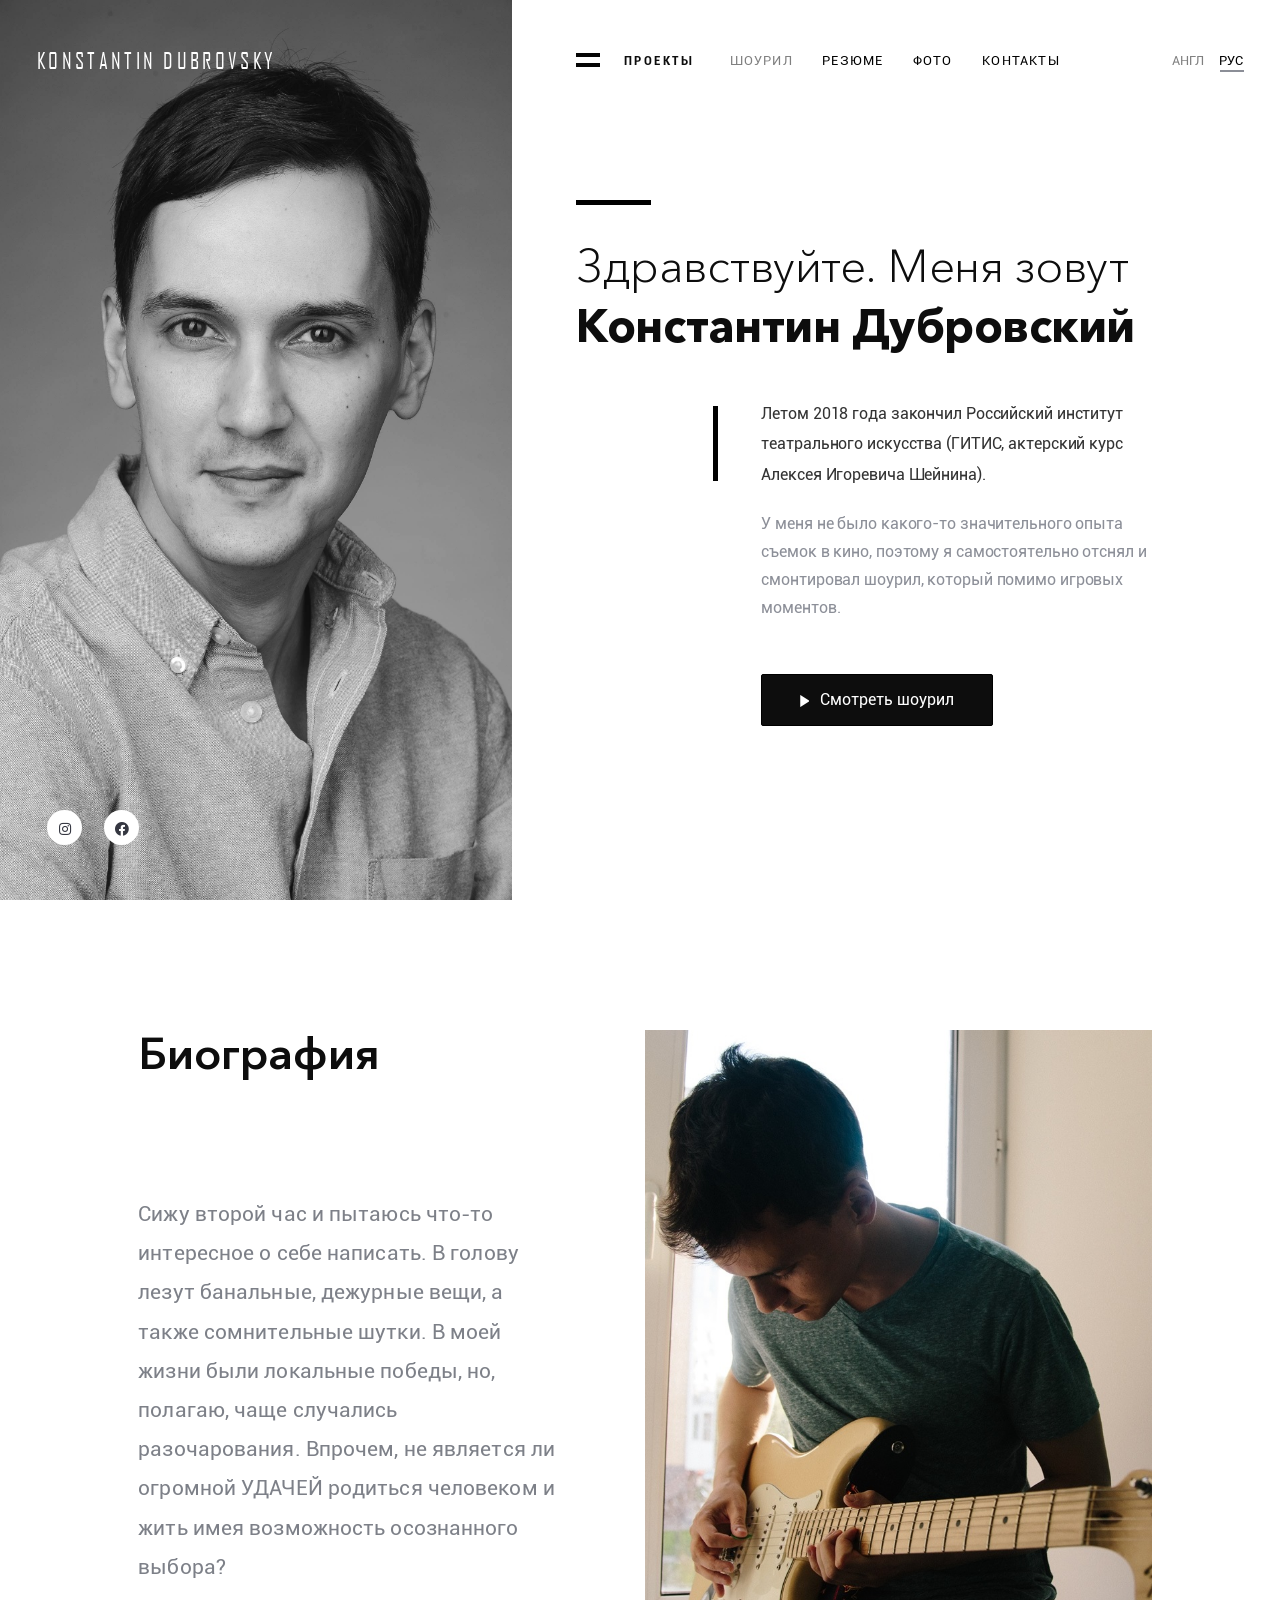
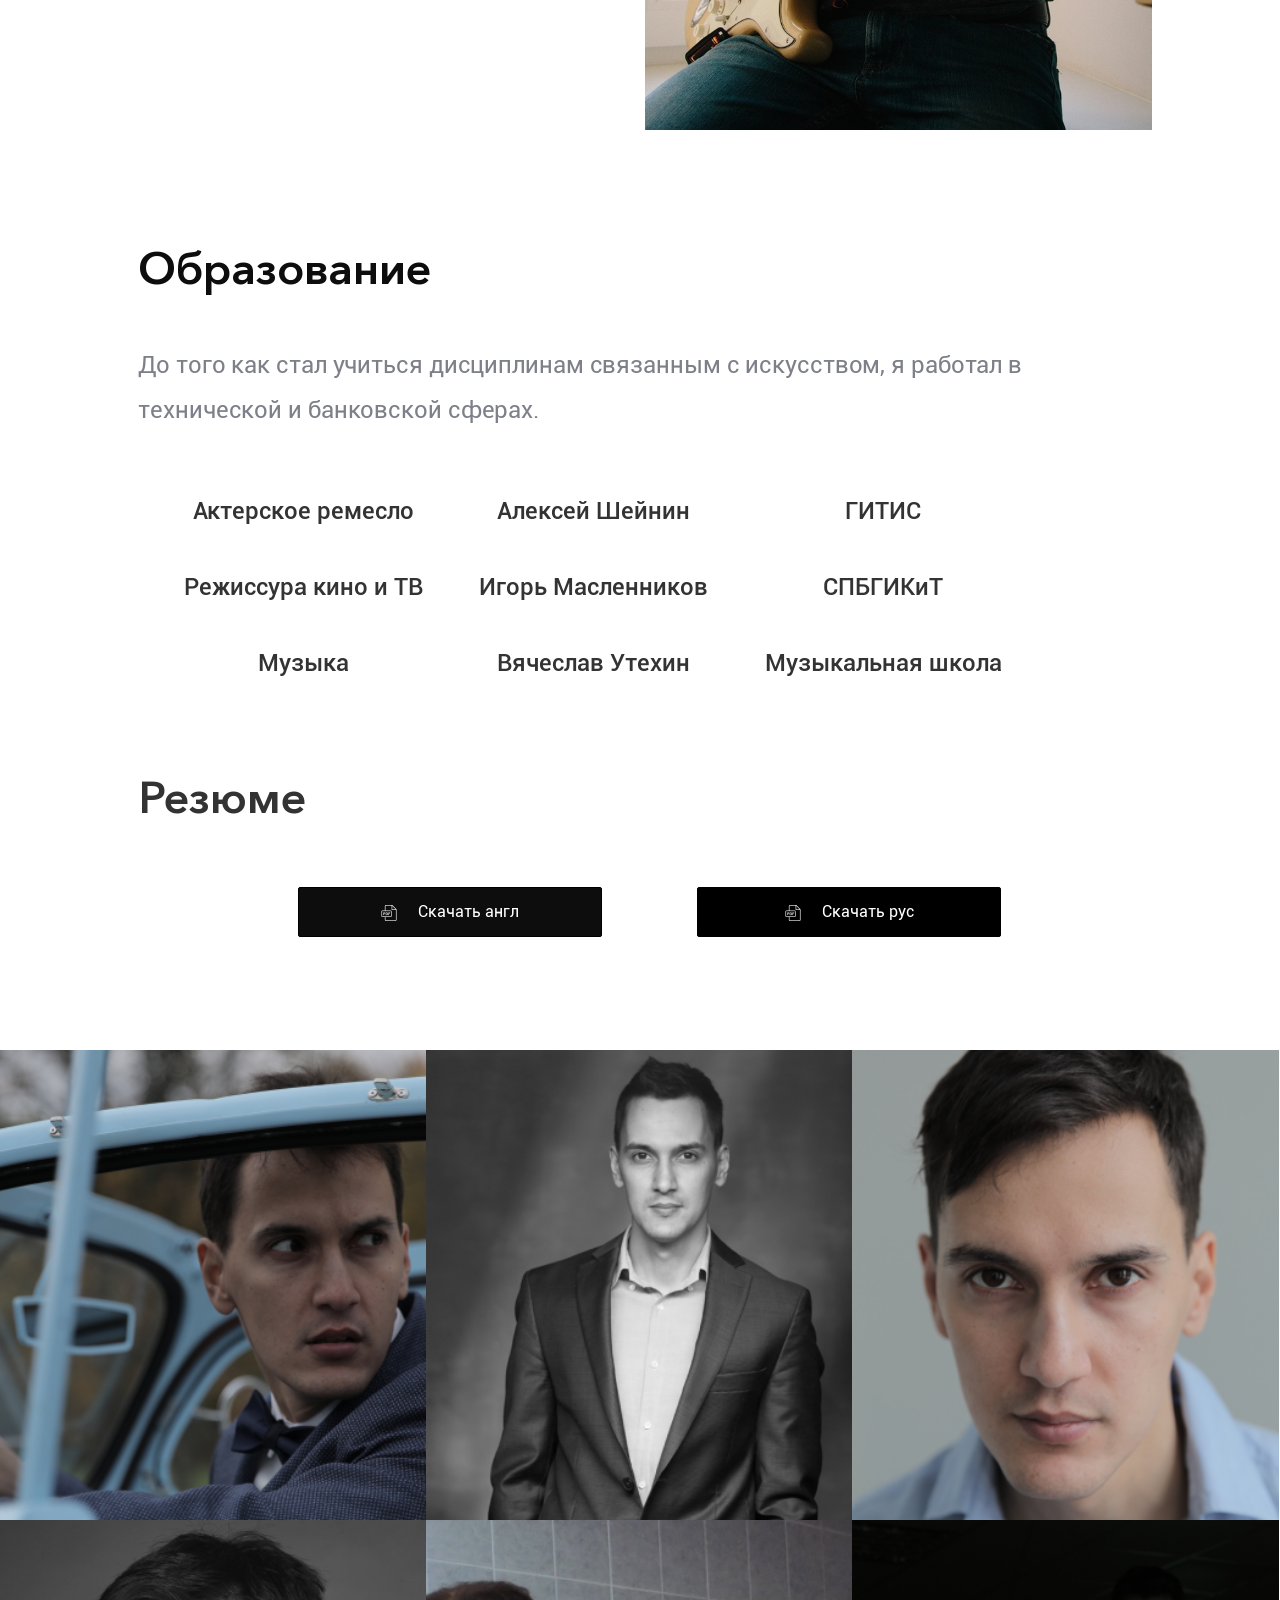
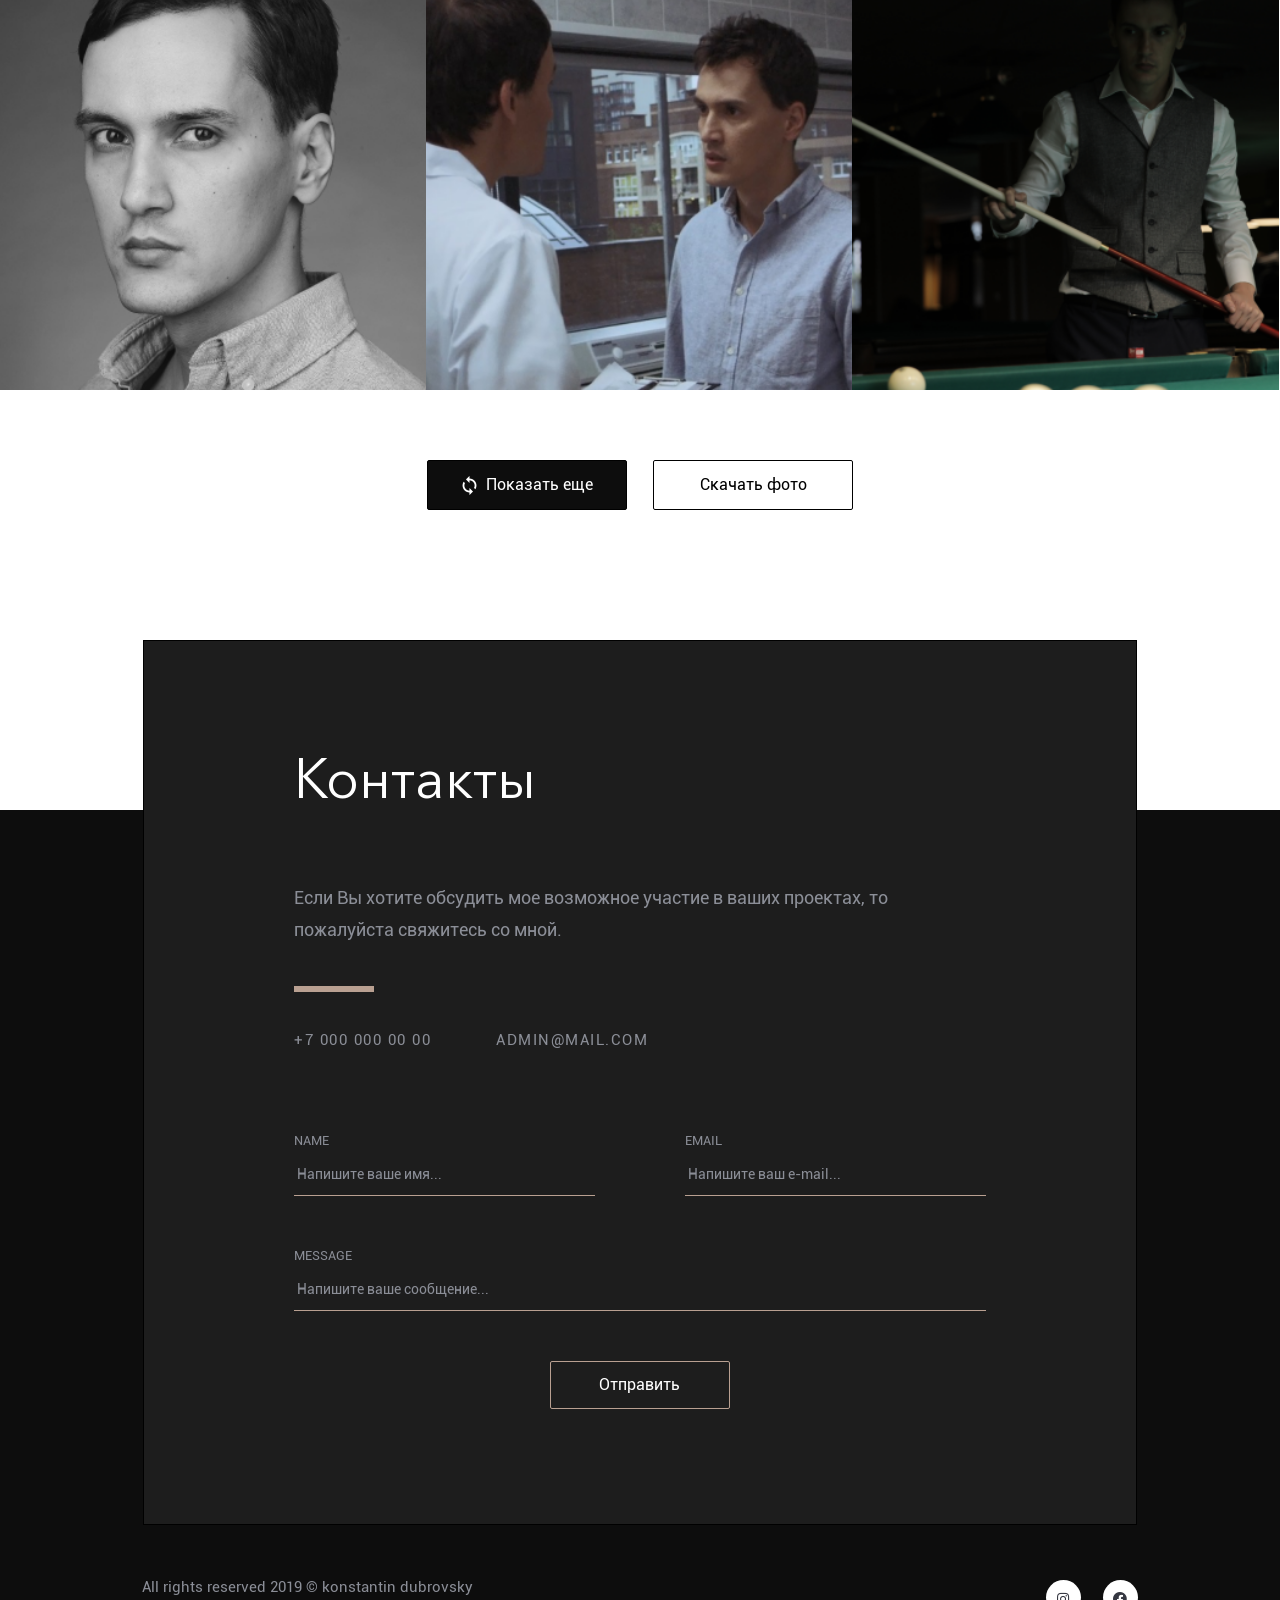
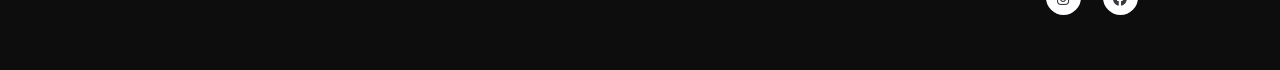
==== commit efc8db12: "site" ====
--- a/indexru.html
+++ b/indexru.html
@@ -50,7 +50,7 @@
 
 			<ul class="anchors">
 				<li><a href="#">ШОУРИЛ</a></li>
-				<li><a href="#infoabout">БИОГРАФИЯ</a></li>
+				<li><a href="#infoabout">РЕЗЮМЕ</a></li>
 				<li><a href="#photo-gallery">ФОТО </a></li>
 				<li><a href="#contacts">КОНТАКТЫ</a></li>
 			</ul>
@@ -68,7 +68,7 @@
 			<div class="header-content">
 
 			<div class="line-top"></div>
-			<h1 class="h1" style="font-size: 46px">Здравствуйте.  Меня зовут <br><span>Константин Дубровский</span></h1>
+			<h1 class="h1ru">Здравствуйте.  Меня зовут <br><span>Константин Дубровский</span></h1>
 			<div class="line-left"></div>
 
 			<p class=content-p1>Летом 2018 года закончил Российский институт театрального искусства (ГИТИС, актерский курс Алексея Игоревича Шейнина).  </p>
@@ -430,7 +430,7 @@
 			<p class="contacts-headline">Контакты</p>
 			<p class="contacts-headline-under">Если Вы хотите обсудить мое возможное участие в ваших проектах,  то пожалуйста свяжитесь со мной. </p>
 			<div class="contacts-line"></div>
-			<p class="contacts-phone_number"><!-- +7 921 599 04 36 --><span>Vanderego@gmail.com</span></p>
+			<p class="contacts-phone_number">+7 000 000 00 00<span>admin@mail.com</span></p>
 
 			<form>
 
--- a/css/main.min.css
+++ b/css/main.min.css
@@ -1,10 +1,5889 @@
-@import url(https://fonts.googleapis.com/css?family=Josefin+Sans:400,700);@import url(https://maxcdn.bootstrapcdn.com/font-awesome/4.7.0/css/font-awesome.min.css);@font-face{font-family:roboto;font-weight:400;font-style:normal;src:url(../fonts/roboto/roboto.eot);src:url(../fonts/roboto/roboto.eot?#iefix) format("embedded-opentype"),url(../fonts/roboto/roboto.woff) format("woff"),url(../fonts/roboto/roboto.ttf) format("truetype")}@font-face{font-family:roboto;font-weight:700;font-style:normal;src:url(../fonts/roboto-bold/roboto-bold.eot);src:url(../fonts/roboto-bold/roboto-bold.eot?#iefix) format("embedded-opentype"),url(../fonts/roboto-bold/roboto-bold.woff) format("woff"),url(../fonts/roboto-bold/roboto-bold.ttf) format("truetype")}@font-face{font-family:roboto;font-weight:500;font-style:normal;src:url(../fonts/roboto-medium/roboto-medium.eot);src:url(../fonts/roboto-medium/roboto-medium.eot?#iefix) format("embedded-opentype"),url(../fonts/roboto-medium/roboto-medium.woff) format("woff"),url(../fonts/roboto-medium/roboto-medium.ttf) format("truetype")}@font-face{font-family:AvenirNextCyr;font-weight:400;font-style:normal;src:url(../fonts/AvenirNextCyr/AvenirNextCyr-Regular.eot);src:url(../fonts/AvenirNextCyr/AvenirNextCyr-Regular.eot?#iefix) format("embedded-opentype"),url(../fonts/AvenirNextCyr/AvenirNextCyr-Regular.woff) format("woff"),url(../fonts/AvenirNextCyr/AvenirNextCyr-Regular.ttf) format("truetype")}@font-face{font-family:AvenirNextCyr;font-weight:700;font-style:normal;src:url(../fonts/AvenirNextCyrBold/AvenirNextCyr-Bold.eot);src:url(../fonts/AvenirNextCyrBold/AvenirNextCyr-Bold.eot?#iefix) format("embedded-opentype"),url(../fonts/AvenirNextCyrBold/AvenirNextCyr-Bold.woff) format("woff"),url(../fonts/AvenirNextCyrBold/AvenirNextCyr-Bold.ttf) format("truetype")}@font-face{font-family:AvenirNextCyr;font-weight:300;font-style:normal;src:url(../fonts/AvenirNextCyrLight/AvenirNextCyr-Light.eot);src:url(../fonts/AvenirNextCyrLight/AvenirNextCyr-Light.eot?#iefix) format("embedded-opentype"),url(../fonts/AvenirNextCyrLight/AvenirNextCyr-Light.woff) format("woff"),url(../fonts/AvenirNextCyrLight/AvenirNextCyr-Light.ttf) format("truetype")}@font-face{font-family:AvenirNextCyr;font-weight:500;font-style:normal;src:url(../fonts/AvenirNextCyr-Medium/AvenirNextCyr-Medium.eot);src:url(../fonts/AvenirNextCyr-Medium/AvenirNextCyr-Medium.eot?#iefix) format("embedded-opentype"),url(../fonts/AvenirNextCyr-Medium/AvenirNextCyr-Medium.woff) format("woff"),url(../fonts/AvenirNextCyr-Medium/AvenirNextCyr-Medium.ttf) format("truetype")}@font-face{font-family:AvenirNextCyr;font-weight:600;font-style:normal;src:url(../fonts/AvenirNextCyr-Demi/AvenirNextCyr-Demi.eot);src:url(../fonts/AvenirNextCyr-Demi/AvenirNextCyr-Demi.eot?#iefix) format("embedded-opentype"),url(../fonts/AvenirNextCyr-Demi/AvenirNextCyr-Demi.woff) format("woff"),url(../fonts/AvenirNextCyr-Demi/AvenirNextCyr-Demi.ttf) format("truetype")}@font-face{font-family:AgencyFB;font-weight:400;font-style:normal;src:url(../fonts/AgencyFB/AgencyFB.eot);src:url(../fonts/AgencyFB/AgencyFB.eot?#iefix) format("embedded-opentype"),url(../fonts/AgencyFB/AgencyFB.woff) format("woff"),url(../fonts/AgencyFB/AgencyFB.ttf) format("truetype")}/*!
+@import url(https://fonts.googleapis.com/css?family=Josefin+Sans:400,700);@import url(https://maxcdn.bootstrapcdn.com/font-awesome/4.7.0/css/font-awesome.min.css);@font-face
+{
+    font-family: roboto;
+    font-weight: 400;
+    font-style: normal;
+
+    src: url(../fonts/roboto/roboto.eot);
+    src: url(../fonts/roboto/roboto.eot?#iefix) format('embedded-opentype'),url(../fonts/roboto/roboto.woff) format('woff'),url(../fonts/roboto/roboto.ttf) format('truetype');
+}@font-face
+{
+    font-family: roboto;
+    font-weight: 700;
+    font-style: normal;
+
+    src: url(../fonts/roboto-bold/roboto-bold.eot);
+    src: url(../fonts/roboto-bold/roboto-bold.eot?#iefix) format('embedded-opentype'),url(../fonts/roboto-bold/roboto-bold.woff) format('woff'),url(../fonts/roboto-bold/roboto-bold.ttf) format('truetype');
+}@font-face
+{
+    font-family: roboto;
+    font-weight: 500;
+    font-style: normal;
+
+    src: url(../fonts/roboto-medium/roboto-medium.eot);
+    src: url(../fonts/roboto-medium/roboto-medium.eot?#iefix) format('embedded-opentype'),url(../fonts/roboto-medium/roboto-medium.woff) format('woff'),url(../fonts/roboto-medium/roboto-medium.ttf) format('truetype');
+}@font-face
+{
+    font-family: AvenirNextCyr;
+    font-weight: 400;
+    font-style: normal;
+
+    src: url(../fonts/AvenirNextCyr/AvenirNextCyr-Regular.eot);
+    src: url(../fonts/AvenirNextCyr/AvenirNextCyr-Regular.eot?#iefix) format('embedded-opentype'),url(../fonts/AvenirNextCyr/AvenirNextCyr-Regular.woff) format('woff'),url(../fonts/AvenirNextCyr/AvenirNextCyr-Regular.ttf) format('truetype');
+}@font-face
+{
+    font-family: AvenirNextCyr;
+    font-weight: 700;
+    font-style: normal;
+
+    src: url(../fonts/AvenirNextCyrBold/AvenirNextCyr-Bold.eot);
+    src: url(../fonts/AvenirNextCyrBold/AvenirNextCyr-Bold.eot?#iefix) format('embedded-opentype'),url(../fonts/AvenirNextCyrBold/AvenirNextCyr-Bold.woff) format('woff'),url(../fonts/AvenirNextCyrBold/AvenirNextCyr-Bold.ttf) format('truetype');
+}@font-face
+{
+    font-family: AvenirNextCyr;
+    font-weight: 300;
+    font-style: normal;
+
+    src: url(../fonts/AvenirNextCyrLight/AvenirNextCyr-Light.eot);
+    src: url(../fonts/AvenirNextCyrLight/AvenirNextCyr-Light.eot?#iefix) format('embedded-opentype'),url(../fonts/AvenirNextCyrLight/AvenirNextCyr-Light.woff) format('woff'),url(../fonts/AvenirNextCyrLight/AvenirNextCyr-Light.ttf) format('truetype');
+}@font-face
+{
+    font-family: AvenirNextCyr;
+    font-weight: 500;
+    font-style: normal;
+
+    src: url(../fonts/AvenirNextCyr-Medium/AvenirNextCyr-Medium.eot);
+    src: url(../fonts/AvenirNextCyr-Medium/AvenirNextCyr-Medium.eot?#iefix) format('embedded-opentype'),url(../fonts/AvenirNextCyr-Medium/AvenirNextCyr-Medium.woff) format('woff'),url(../fonts/AvenirNextCyr-Medium/AvenirNextCyr-Medium.ttf) format('truetype');
+}@font-face
+{
+    font-family: AvenirNextCyr;
+    font-weight: 600;
+    font-style: normal;
+
+    src: url(../fonts/AvenirNextCyr-Demi/AvenirNextCyr-Demi.eot);
+    src: url(../fonts/AvenirNextCyr-Demi/AvenirNextCyr-Demi.eot?#iefix) format('embedded-opentype'),url(../fonts/AvenirNextCyr-Demi/AvenirNextCyr-Demi.woff) format('woff'),url(../fonts/AvenirNextCyr-Demi/AvenirNextCyr-Demi.ttf) format('truetype');
+}@font-face
+{
+    font-family: AgencyFB;
+    font-weight: 400;
+    font-style: normal;
+
+    src: url(../fonts/AgencyFB/AgencyFB.eot);
+    src: url(../fonts/AgencyFB/AgencyFB.eot?#iefix) format('embedded-opentype'),url(../fonts/AgencyFB/AgencyFB.woff) format('woff'),url(../fonts/AgencyFB/AgencyFB.ttf) format('truetype');
+}/*!
  * Generated using the Bootstrap Customizer (https://getbootstrap.com/docs/3.4/customize/)
  *//*!
  * Bootstrap v3.4.1 (https://getbootstrap.com/)
  * Copyright 2011-2019 Twitter, Inc.
  * Licensed under MIT (https://github.com/twbs/bootstrap/blob/master/LICENSE)
- *//*! normalize.css v3.0.3 | MIT License | github.com/necolas/normalize.css */html{font-family:sans-serif;-ms-text-size-adjust:100%;-webkit-text-size-adjust:100%}body{margin:0}article,aside,details,figcaption,figure,footer,header,hgroup,main,menu,nav,section,summary{display:block}audio,canvas,progress,video{display:inline-block;vertical-align:baseline}audio:not([controls]){display:none;height:0}[hidden],template{display:none}a{background-color:transparent}a:active,a:hover{outline:0}abbr[title]{text-decoration:underline;-webkit-text-decoration:underline dotted;text-decoration:underline dotted;border-bottom:none}b,strong{font-weight:700}dfn{font-style:italic}h1{font-size:2em;margin:.67em 0}mark{color:#000;background:#ff0}small{font-size:80%}sub,sup{font-size:75%;line-height:0;position:relative;vertical-align:baseline}sup{top:-.5em}sub{bottom:-.25em}img{border:0}svg:not(:root){overflow:hidden}figure{margin:1em 40px}hr{-webkit-box-sizing:content-box;box-sizing:content-box;height:0}pre{overflow:auto}code,kbd,pre,samp{font-family:monospace,monospace;font-size:1em}button,input,optgroup,select,textarea{font:inherit;margin:0;color:inherit}button{overflow:visible}button,select{text-transform:none}button,html input[type=button],input[type=reset],input[type=submit]{cursor:pointer;-webkit-appearance:button}button[disabled],html input[disabled]{cursor:default}button::-moz-focus-inner,input::-moz-focus-inner{padding:0;border:0}input{line-height:normal}input[type=checkbox],input[type=radio]{-webkit-box-sizing:border-box;box-sizing:border-box;padding:0}input[type=number]::-webkit-inner-spin-button,input[type=number]::-webkit-outer-spin-button{height:auto}input[type=search]{-webkit-box-sizing:content-box;box-sizing:content-box;-webkit-appearance:textfield}input[type=search]::-webkit-search-cancel-button,input[type=search]::-webkit-search-decoration{-webkit-appearance:none}fieldset{margin:0 2px;padding:.35em .625em .75em;border:1px solid silver}legend{padding:0;border:0}textarea{overflow:auto}optgroup{font-weight:700}table{border-spacing:0;border-collapse:collapse}td,th{padding:0}*{-webkit-box-sizing:border-box;box-sizing:border-box}:after,:before{-webkit-box-sizing:border-box;box-sizing:border-box}html{font-size:10px;-webkit-tap-highlight-color:transparent}body{font-family:'Helvetica Neue',Helvetica,Arial,sans-serif;font-size:14px;line-height:1.42857143;color:#333;background-color:#fff}button,input,select,textarea{font-family:inherit;font-size:inherit;line-height:inherit}a{text-decoration:none;color:#337ab7}a:focus,a:hover{text-decoration:underline;color:#23527c}a:focus{outline:5px auto -webkit-focus-ring-color;outline-offset:-2px}figure{margin:0}img{vertical-align:middle}.img-responsive{display:block;max-width:100%;height:auto}.img-rounded{-webkit-border-radius:6px;border-radius:6px}.img-thumbnail{line-height:1.42857143;display:inline-block;max-width:100%;height:auto;padding:4px;-webkit-transition:all .2s ease-in-out;-o-transition:all .2s ease-in-out;transition:all .2s ease-in-out;border:1px solid #ddd;-webkit-border-radius:4px;border-radius:4px;background-color:#fff}.img-circle{-webkit-border-radius:50%;border-radius:50%}hr{margin-top:20px;margin-bottom:20px;border:0;border-top:1px solid #eee}.sr-only{position:absolute;overflow:hidden;clip:rect(0,0,0,0);width:1px;height:1px;margin:-1px;padding:0;border:0}.sr-only-focusable:active,.sr-only-focusable:focus{position:static;overflow:visible;clip:auto;width:auto;height:auto;margin:0}[role=button]{cursor:pointer}.container{margin-right:auto;margin-left:auto;padding-right:24px;padding-left:24px}@media (min-width:768px){.container{width:736px}}@media (min-width:992px){.container{width:956px}}@media (min-width:1200px){.container{width:1796px}}.container-fluid{margin-right:auto;margin-left:auto;padding-right:8px;padding-left:8px}.row{margin-right:-8px;margin-left:-8px}.row-no-gutters{margin-right:0;margin-left:0}.row-no-gutters [class*=col-]{padding-right:0;padding-left:0}.col-lg-1,.col-lg-10,.col-lg-11,.col-lg-12,.col-lg-2,.col-lg-3,.col-lg-4,.col-lg-5,.col-lg-6,.col-lg-7,.col-lg-8,.col-lg-9,.col-md-1,.col-md-10,.col-md-11,.col-md-12,.col-md-2,.col-md-3,.col-md-4,.col-md-5,.col-md-6,.col-md-7,.col-md-8,.col-md-9,.col-sm-1,.col-sm-10,.col-sm-11,.col-sm-12,.col-sm-2,.col-sm-3,.col-sm-4,.col-sm-5,.col-sm-6,.col-sm-7,.col-sm-8,.col-sm-9,.col-xs-1,.col-xs-10,.col-xs-11,.col-xs-12,.col-xs-2,.col-xs-3,.col-xs-4,.col-xs-5,.col-xs-6,.col-xs-7,.col-xs-8,.col-xs-9{position:relative;min-height:1px;padding-right:8px;padding-left:8px}.col-xs-1,.col-xs-10,.col-xs-11,.col-xs-12,.col-xs-2,.col-xs-3,.col-xs-4,.col-xs-5,.col-xs-6,.col-xs-7,.col-xs-8,.col-xs-9{float:left}.col-xs-12{width:100%}.col-xs-11{width:91.66666667%}.col-xs-10{width:83.33333333%}.col-xs-9{width:75%}.col-xs-8{width:66.66666667%}.col-xs-7{width:58.33333333%}.col-xs-6{width:50%}.col-xs-5{width:41.66666667%}.col-xs-4{width:33.33333333%}.col-xs-3{width:25%}.col-xs-2{width:16.66666667%}.col-xs-1{width:8.33333333%}.col-xs-pull-12{right:100%}.col-xs-pull-11{right:91.66666667%}.col-xs-pull-10{right:83.33333333%}.col-xs-pull-9{right:75%}.col-xs-pull-8{right:66.66666667%}.col-xs-pull-7{right:58.33333333%}.col-xs-pull-6{right:50%}.col-xs-pull-5{right:41.66666667%}.col-xs-pull-4{right:33.33333333%}.col-xs-pull-3{right:25%}.col-xs-pull-2{right:16.66666667%}.col-xs-pull-1{right:8.33333333%}.col-xs-pull-0{right:auto}.col-xs-push-12{left:100%}.col-xs-push-11{left:91.66666667%}.col-xs-push-10{left:83.33333333%}.col-xs-push-9{left:75%}.col-xs-push-8{left:66.66666667%}.col-xs-push-7{left:58.33333333%}.col-xs-push-6{left:50%}.col-xs-push-5{left:41.66666667%}.col-xs-push-4{left:33.33333333%}.col-xs-push-3{left:25%}.col-xs-push-2{left:16.66666667%}.col-xs-push-1{left:8.33333333%}.col-xs-push-0{left:auto}.col-xs-offset-12{margin-left:100%}.col-xs-offset-11{margin-left:91.66666667%}.col-xs-offset-10{margin-left:83.33333333%}.col-xs-offset-9{margin-left:75%}.col-xs-offset-8{margin-left:66.66666667%}.col-xs-offset-7{margin-left:58.33333333%}.col-xs-offset-6{margin-left:50%}.col-xs-offset-5{margin-left:41.66666667%}.col-xs-offset-4{margin-left:33.33333333%}.col-xs-offset-3{margin-left:25%}.col-xs-offset-2{margin-left:16.66666667%}.col-xs-offset-1{margin-left:8.33333333%}.col-xs-offset-0{margin-left:0}@media (min-width:768px){.col-sm-1,.col-sm-10,.col-sm-11,.col-sm-12,.col-sm-2,.col-sm-3,.col-sm-4,.col-sm-5,.col-sm-6,.col-sm-7,.col-sm-8,.col-sm-9{float:left}.col-sm-12{width:100%}.col-sm-11{width:91.66666667%}.col-sm-10{width:83.33333333%}.col-sm-9{width:75%}.col-sm-8{width:66.66666667%}.col-sm-7{width:58.33333333%}.col-sm-6{width:50%}.col-sm-5{width:41.66666667%}.col-sm-4{width:33.33333333%}.col-sm-3{width:25%}.col-sm-2{width:16.66666667%}.col-sm-1{width:8.33333333%}.col-sm-pull-12{right:100%}.col-sm-pull-11{right:91.66666667%}.col-sm-pull-10{right:83.33333333%}.col-sm-pull-9{right:75%}.col-sm-pull-8{right:66.66666667%}.col-sm-pull-7{right:58.33333333%}.col-sm-pull-6{right:50%}.col-sm-pull-5{right:41.66666667%}.col-sm-pull-4{right:33.33333333%}.col-sm-pull-3{right:25%}.col-sm-pull-2{right:16.66666667%}.col-sm-pull-1{right:8.33333333%}.col-sm-pull-0{right:auto}.col-sm-push-12{left:100%}.col-sm-push-11{left:91.66666667%}.col-sm-push-10{left:83.33333333%}.col-sm-push-9{left:75%}.col-sm-push-8{left:66.66666667%}.col-sm-push-7{left:58.33333333%}.col-sm-push-6{left:50%}.col-sm-push-5{left:41.66666667%}.col-sm-push-4{left:33.33333333%}.col-sm-push-3{left:25%}.col-sm-push-2{left:16.66666667%}.col-sm-push-1{left:8.33333333%}.col-sm-push-0{left:auto}.col-sm-offset-12{margin-left:100%}.col-sm-offset-11{margin-left:91.66666667%}.col-sm-offset-10{margin-left:83.33333333%}.col-sm-offset-9{margin-left:75%}.col-sm-offset-8{margin-left:66.66666667%}.col-sm-offset-7{margin-left:58.33333333%}.col-sm-offset-6{margin-left:50%}.col-sm-offset-5{margin-left:41.66666667%}.col-sm-offset-4{margin-left:33.33333333%}.col-sm-offset-3{margin-left:25%}.col-sm-offset-2{margin-left:16.66666667%}.col-sm-offset-1{margin-left:8.33333333%}.col-sm-offset-0{margin-left:0}}@media (min-width:992px){.col-md-1,.col-md-10,.col-md-11,.col-md-12,.col-md-2,.col-md-3,.col-md-4,.col-md-5,.col-md-6,.col-md-7,.col-md-8,.col-md-9{float:left}.col-md-12{width:100%}.col-md-11{width:91.66666667%}.col-md-10{width:83.33333333%}.col-md-9{width:75%}.col-md-8{width:66.66666667%}.col-md-7{width:58.33333333%}.col-md-6{width:50%}.col-md-5{width:41.66666667%}.col-md-4{width:33.33333333%}.col-md-3{width:25%}.col-md-2{width:16.66666667%}.col-md-1{width:8.33333333%}.col-md-pull-12{right:100%}.col-md-pull-11{right:91.66666667%}.col-md-pull-10{right:83.33333333%}.col-md-pull-9{right:75%}.col-md-pull-8{right:66.66666667%}.col-md-pull-7{right:58.33333333%}.col-md-pull-6{right:50%}.col-md-pull-5{right:41.66666667%}.col-md-pull-4{right:33.33333333%}.col-md-pull-3{right:25%}.col-md-pull-2{right:16.66666667%}.col-md-pull-1{right:8.33333333%}.col-md-pull-0{right:auto}.col-md-push-12{left:100%}.col-md-push-11{left:91.66666667%}.col-md-push-10{left:83.33333333%}.col-md-push-9{left:75%}.col-md-push-8{left:66.66666667%}.col-md-push-7{left:58.33333333%}.col-md-push-6{left:50%}.col-md-push-5{left:41.66666667%}.col-md-push-4{left:33.33333333%}.col-md-push-3{left:25%}.col-md-push-2{left:16.66666667%}.col-md-push-1{left:8.33333333%}.col-md-push-0{left:auto}.col-md-offset-12{margin-left:100%}.col-md-offset-11{margin-left:91.66666667%}.col-md-offset-10{margin-left:83.33333333%}.col-md-offset-9{margin-left:75%}.col-md-offset-8{margin-left:66.66666667%}.col-md-offset-7{margin-left:58.33333333%}.col-md-offset-6{margin-left:50%}.col-md-offset-5{margin-left:41.66666667%}.col-md-offset-4{margin-left:33.33333333%}.col-md-offset-3{margin-left:25%}.col-md-offset-2{margin-left:16.66666667%}.col-md-offset-1{margin-left:8.33333333%}.col-md-offset-0{margin-left:0}}@media (min-width:1200px){.col-lg-1,.col-lg-10,.col-lg-11,.col-lg-12,.col-lg-2,.col-lg-3,.col-lg-4,.col-lg-5,.col-lg-6,.col-lg-7,.col-lg-8,.col-lg-9{float:left}.col-lg-12{width:100%}.col-lg-11{width:91.66666667%}.col-lg-10{width:83.33333333%}.col-lg-9{width:75%}.col-lg-8{width:66.66666667%}.col-lg-7{width:58.33333333%}.col-lg-6{width:50%}.col-lg-5{width:41.66666667%}.col-lg-4{width:33.33333333%}.col-lg-3{width:25%}.col-lg-2{width:16.66666667%}.col-lg-1{width:8.33333333%}.col-lg-pull-12{right:100%}.col-lg-pull-11{right:91.66666667%}.col-lg-pull-10{right:83.33333333%}.col-lg-pull-9{right:75%}.col-lg-pull-8{right:66.66666667%}.col-lg-pull-7{right:58.33333333%}.col-lg-pull-6{right:50%}.col-lg-pull-5{right:41.66666667%}.col-lg-pull-4{right:33.33333333%}.col-lg-pull-3{right:25%}.col-lg-pull-2{right:16.66666667%}.col-lg-pull-1{right:8.33333333%}.col-lg-pull-0{right:auto}.col-lg-push-12{left:100%}.col-lg-push-11{left:91.66666667%}.col-lg-push-10{left:83.33333333%}.col-lg-push-9{left:75%}.col-lg-push-8{left:66.66666667%}.col-lg-push-7{left:58.33333333%}.col-lg-push-6{left:50%}.col-lg-push-5{left:41.66666667%}.col-lg-push-4{left:33.33333333%}.col-lg-push-3{left:25%}.col-lg-push-2{left:16.66666667%}.col-lg-push-1{left:8.33333333%}.col-lg-push-0{left:auto}.col-lg-offset-12{margin-left:100%}.col-lg-offset-11{margin-left:91.66666667%}.col-lg-offset-10{margin-left:83.33333333%}.col-lg-offset-9{margin-left:75%}.col-lg-offset-8{margin-left:66.66666667%}.col-lg-offset-7{margin-left:58.33333333%}.col-lg-offset-6{margin-left:50%}.col-lg-offset-5{margin-left:41.66666667%}.col-lg-offset-4{margin-left:33.33333333%}.col-lg-offset-3{margin-left:25%}.col-lg-offset-2{margin-left:16.66666667%}.col-lg-offset-1{margin-left:8.33333333%}.col-lg-offset-0{margin-left:0}}.clearfix:after,.clearfix:before,.container-fluid:after,.container-fluid:before,.container:after,.container:before,.row:after,.row:before{display:table;content:' '}.clearfix:after,.container-fluid:after,.container:after,.row:after{clear:both}.center-block{display:block;margin-right:auto;margin-left:auto}.pull-right{float:right!important}.pull-left{float:left!important}.hide{display:none!important}.show{display:block!important}.invisible{visibility:hidden}.text-hide{font:0/0 a;color:transparent;border:0;background-color:transparent;text-shadow:none}.hidden{display:none!important}.affix{position:fixed}@-ms-viewport{width:device-width}.visible-lg,.visible-md,.visible-sm,.visible-xs{display:none!important}.visible-lg-block,.visible-lg-inline,.visible-lg-inline-block,.visible-md-block,.visible-md-inline,.visible-md-inline-block,.visible-sm-block,.visible-sm-inline,.visible-sm-inline-block,.visible-xs-block,.visible-xs-inline,.visible-xs-inline-block{display:none!important}@media (max-width:767px){.visible-xs{display:block!important}table.visible-xs{display:table!important}tr.visible-xs{display:table-row!important}td.visible-xs,th.visible-xs{display:table-cell!important}}@media (max-width:767px){.visible-xs-block{display:block!important}}@media (max-width:767px){.visible-xs-inline{display:inline!important}}@media (max-width:767px){.visible-xs-inline-block{display:inline-block!important}}@media (min-width:768px) and (max-width:991px){.visible-sm{display:block!important}table.visible-sm{display:table!important}tr.visible-sm{display:table-row!important}td.visible-sm,th.visible-sm{display:table-cell!important}}@media (min-width:768px) and (max-width:991px){.visible-sm-block{display:block!important}}@media (min-width:768px) and (max-width:991px){.visible-sm-inline{display:inline!important}}@media (min-width:768px) and (max-width:991px){.visible-sm-inline-block{display:inline-block!important}}@media (min-width:992px) and (max-width:1199px){.visible-md{display:block!important}table.visible-md{display:table!important}tr.visible-md{display:table-row!important}td.visible-md,th.visible-md{display:table-cell!important}}@media (min-width:992px) and (max-width:1199px){.visible-md-block{display:block!important}}@media (min-width:992px) and (max-width:1199px){.visible-md-inline{display:inline!important}}@media (min-width:992px) and (max-width:1199px){.visible-md-inline-block{display:inline-block!important}}@media (min-width:1200px){.visible-lg{display:block!important}table.visible-lg{display:table!important}tr.visible-lg{display:table-row!important}td.visible-lg,th.visible-lg{display:table-cell!important}}@media (min-width:1200px){.visible-lg-block{display:block!important}}@media (min-width:1200px){.visible-lg-inline{display:inline!important}}@media (min-width:1200px){.visible-lg-inline-block{display:inline-block!important}}@media (max-width:767px){.hidden-xs{display:none!important}}@media (min-width:768px) and (max-width:991px){.hidden-sm{display:none!important}}@media (min-width:992px) and (max-width:1199px){.hidden-md{display:none!important}}@media (min-width:1200px){.hidden-lg{display:none!important}}.visible-print{display:none!important}@media print{.visible-print{display:block!important}table.visible-print{display:table!important}tr.visible-print{display:table-row!important}td.visible-print,th.visible-print{display:table-cell!important}}.visible-print-block{display:none!important}@media print{.visible-print-block{display:block!important}}.visible-print-inline{display:none!important}@media print{.visible-print-inline{display:inline!important}}.visible-print-inline-block{display:none!important}@media print{.visible-print-inline-block{display:inline-block!important}}@media print{.hidden-print{display:none!important}}/*!
+ *//*! normalize.css v3.0.3 | MIT License | github.com/necolas/normalize.css */html
+{
+    font-family: sans-serif;
+
+        -ms-text-size-adjust: 100%;
+    -webkit-text-size-adjust: 100%;
+}body
+{
+    margin: 0;
+}article,
+aside,
+details,
+figcaption,
+figure,
+footer,
+header,
+hgroup,
+main,
+menu,
+nav,
+section,
+summary
+{
+    display: block;
+}audio,
+canvas,
+progress,
+video
+{
+    display: inline-block;
+
+    vertical-align: baseline;
+}audio:not([controls])
+{
+    display: none;
+
+    height: 0;
+}[hidden],
+template
+{
+    display: none;
+}a
+{
+    background-color: transparent;
+}a:active,
+a:hover
+{
+    outline: 0;
+}abbr[title]
+{
+            text-decoration: underline;
+            text-decoration: underline dotted;
+
+    border-bottom: none;;
+
+    -webkit-text-decoration: underline dotted;
+}b,
+strong
+{
+    font-weight: 700;
+}dfn
+{
+    font-style: italic;
+}h1
+{
+    font-size: 2em;
+
+    margin: .67em 0;
+}mark
+{
+    color: #000;
+    background: #ff0;
+}small
+{
+    font-size: 80%;
+}sub,
+sup
+{
+    font-size: 75%;
+    line-height: 0;
+
+    position: relative;
+
+    vertical-align: baseline;
+}sup
+{
+    top: -.5em;
+}sub
+{
+    bottom: -.25em;
+}img
+{
+    border: 0;
+}svg:not(:root)
+{
+    overflow: hidden;
+}figure
+{
+    margin: 1em 40px;
+}hr
+{
+    -webkit-box-sizing: content-box;
+            box-sizing: content-box;
+    height: 0;
+}pre
+{
+    overflow: auto;
+}code,
+kbd,
+pre,
+samp
+{
+    font-family: monospace,monospace;
+    font-size: 1em;
+}button,
+input,
+optgroup,
+select,
+textarea
+{
+    font: inherit;
+
+    margin: 0;
+
+    color: inherit;
+}button
+{
+    overflow: visible;
+}button,
+select
+{
+    text-transform: none;
+}button,
+html input[type=button],
+input[type=reset],
+input[type=submit]
+{
+    cursor: pointer;
+
+    -webkit-appearance: button;
+}button[disabled],
+html input[disabled]
+{
+    cursor: default;
+}button::-moz-focus-inner,
+input::-moz-focus-inner
+{
+    padding: 0;
+
+    border: 0;
+}input
+{
+    line-height: normal;
+}input[type=checkbox],
+input[type=radio]
+{
+    -webkit-box-sizing: border-box;
+            box-sizing: border-box;
+    padding: 0;
+}input[type=number]::-webkit-inner-spin-button,
+input[type=number]::-webkit-outer-spin-button
+{
+    height: auto;
+}input[type=search]
+{
+    -webkit-box-sizing: content-box;
+            box-sizing: content-box;
+
+    -webkit-appearance: textfield;
+}input[type=search]::-webkit-search-cancel-button,
+input[type=search]::-webkit-search-decoration
+{
+    -webkit-appearance: none;
+}fieldset
+{
+    margin: 0 2px;
+    padding: .35em .625em .75em;
+
+    border: 1px solid silver;
+}legend
+{
+    padding: 0;
+
+    border: 0;
+}textarea
+{
+    overflow: auto;
+}optgroup
+{
+    font-weight: 700;
+}table
+{
+    border-spacing: 0;
+    border-collapse: collapse;
+}td,
+th
+{
+    padding: 0;
+}*
+{
+    -webkit-box-sizing: border-box;
+            box-sizing: border-box;
+}:after,
+:before
+{
+    -webkit-box-sizing: border-box;
+            box-sizing: border-box;
+}html
+{
+    font-size: 10px;
+
+    -webkit-tap-highlight-color: transparent;
+}body
+{
+    font-family: 'Helvetica Neue',Helvetica,Arial,sans-serif;
+    font-size: 14px;
+    line-height: 1.42857143;
+
+    color: #333;
+    background-color: #fff;
+}button,
+input,
+select,
+textarea
+{
+    font-family: inherit;
+    font-size: inherit;
+    line-height: inherit;
+}a
+{
+    text-decoration: none;
+
+    color: #337ab7;
+}a:focus,
+a:hover
+{
+    text-decoration: underline;
+
+    color: #23527c;
+}a:focus
+{
+    outline: 5px auto -webkit-focus-ring-color;
+    outline-offset: -2px;
+}figure
+{
+    margin: 0;
+}img
+{
+    vertical-align: middle;
+}.img-responsive
+{
+    display: block;
+
+    max-width: 100%;
+    height: auto;
+}.img-rounded
+{
+    -webkit-border-radius: 6px;
+            border-radius: 6px;
+}.img-thumbnail
+{
+    line-height: 1.42857143;
+
+    display: inline-block;
+
+    max-width: 100%;
+    height: auto;
+    padding: 4px;
+
+    -webkit-transition: all .2s ease-in-out;
+         -o-transition: all .2s ease-in-out;
+            transition: all .2s ease-in-out;
+
+    border: 1px solid #ddd;
+    -webkit-border-radius: 4px;
+            border-radius: 4px;
+    background-color: #fff;
+}.img-circle
+{
+    -webkit-border-radius: 50%;
+            border-radius: 50%;
+}hr
+{
+    margin-top: 20px;
+    margin-bottom: 20px;
+
+    border: 0;
+    border-top: 1px solid #eee;
+}.sr-only
+{
+    position: absolute;
+
+    overflow: hidden;
+    clip: rect(0,0,0,0);
+
+    width: 1px;
+    height: 1px;
+    margin: -1px;
+    padding: 0;
+
+    border: 0;
+}.sr-only-focusable:active,
+.sr-only-focusable:focus
+{
+    position: static;
+
+    overflow: visible;
+    clip: auto;
+
+    width: auto;
+    height: auto;
+    margin: 0;
+}[role=button]
+{
+    cursor: pointer;
+}.container
+{
+    margin-right: auto;
+    margin-left: auto;
+    padding-right: 24px;
+    padding-left: 24px;
+}@media (min-width:768px)
+{
+    .container
+    {
+        width: 736px;
+    }
+}@media (min-width:992px)
+{
+    .container
+    {
+        width: 956px;
+    }
+}@media (min-width:1200px)
+{
+    .container
+    {
+        width: 1796px;
+    }
+}.container-fluid
+{
+    margin-right: auto;
+    margin-left: auto;
+    padding-right: 8px;
+    padding-left: 8px;
+}.row
+{
+    margin-right: -8px;
+    margin-left: -8px;
+}.row-no-gutters
+{
+    margin-right: 0;
+    margin-left: 0;
+}.row-no-gutters [class*=col-]
+{
+    padding-right: 0;
+    padding-left: 0;
+}.col-lg-1,
+.col-lg-10,
+.col-lg-11,
+.col-lg-12,
+.col-lg-2,
+.col-lg-3,
+.col-lg-4,
+.col-lg-5,
+.col-lg-6,
+.col-lg-7,
+.col-lg-8,
+.col-lg-9,
+.col-md-1,
+.col-md-10,
+.col-md-11,
+.col-md-12,
+.col-md-2,
+.col-md-3,
+.col-md-4,
+.col-md-5,
+.col-md-6,
+.col-md-7,
+.col-md-8,
+.col-md-9,
+.col-sm-1,
+.col-sm-10,
+.col-sm-11,
+.col-sm-12,
+.col-sm-2,
+.col-sm-3,
+.col-sm-4,
+.col-sm-5,
+.col-sm-6,
+.col-sm-7,
+.col-sm-8,
+.col-sm-9,
+.col-xs-1,
+.col-xs-10,
+.col-xs-11,
+.col-xs-12,
+.col-xs-2,
+.col-xs-3,
+.col-xs-4,
+.col-xs-5,
+.col-xs-6,
+.col-xs-7,
+.col-xs-8,
+.col-xs-9
+{
+    position: relative;
+
+    min-height: 1px;
+    padding-right: 8px;
+    padding-left: 8px;
+}.col-xs-1,
+.col-xs-10,
+.col-xs-11,
+.col-xs-12,
+.col-xs-2,
+.col-xs-3,
+.col-xs-4,
+.col-xs-5,
+.col-xs-6,
+.col-xs-7,
+.col-xs-8,
+.col-xs-9
+{
+    float: left;
+}.col-xs-12
+{
+    width: 100%;
+}.col-xs-11
+{
+    width: 91.66666667%;
+}.col-xs-10
+{
+    width: 83.33333333%;
+}.col-xs-9
+{
+    width: 75%;
+}.col-xs-8
+{
+    width: 66.66666667%;
+}.col-xs-7
+{
+    width: 58.33333333%;
+}.col-xs-6
+{
+    width: 50%;
+}.col-xs-5
+{
+    width: 41.66666667%;
+}.col-xs-4
+{
+    width: 33.33333333%;
+}.col-xs-3
+{
+    width: 25%;
+}.col-xs-2
+{
+    width: 16.66666667%;
+}.col-xs-1
+{
+    width: 8.33333333%;
+}.col-xs-pull-12
+{
+    right: 100%;
+}.col-xs-pull-11
+{
+    right: 91.66666667%;
+}.col-xs-pull-10
+{
+    right: 83.33333333%;
+}.col-xs-pull-9
+{
+    right: 75%;
+}.col-xs-pull-8
+{
+    right: 66.66666667%;
+}.col-xs-pull-7
+{
+    right: 58.33333333%;
+}.col-xs-pull-6
+{
+    right: 50%;
+}.col-xs-pull-5
+{
+    right: 41.66666667%;
+}.col-xs-pull-4
+{
+    right: 33.33333333%;
+}.col-xs-pull-3
+{
+    right: 25%;
+}.col-xs-pull-2
+{
+    right: 16.66666667%;
+}.col-xs-pull-1
+{
+    right: 8.33333333%;
+}.col-xs-pull-0
+{
+    right: auto;
+}.col-xs-push-12
+{
+    left: 100%;
+}.col-xs-push-11
+{
+    left: 91.66666667%;
+}.col-xs-push-10
+{
+    left: 83.33333333%;
+}.col-xs-push-9
+{
+    left: 75%;
+}.col-xs-push-8
+{
+    left: 66.66666667%;
+}.col-xs-push-7
+{
+    left: 58.33333333%;
+}.col-xs-push-6
+{
+    left: 50%;
+}.col-xs-push-5
+{
+    left: 41.66666667%;
+}.col-xs-push-4
+{
+    left: 33.33333333%;
+}.col-xs-push-3
+{
+    left: 25%;
+}.col-xs-push-2
+{
+    left: 16.66666667%;
+}.col-xs-push-1
+{
+    left: 8.33333333%;
+}.col-xs-push-0
+{
+    left: auto;
+}.col-xs-offset-12
+{
+    margin-left: 100%;
+}.col-xs-offset-11
+{
+    margin-left: 91.66666667%;
+}.col-xs-offset-10
+{
+    margin-left: 83.33333333%;
+}.col-xs-offset-9
+{
+    margin-left: 75%;
+}.col-xs-offset-8
+{
+    margin-left: 66.66666667%;
+}.col-xs-offset-7
+{
+    margin-left: 58.33333333%;
+}.col-xs-offset-6
+{
+    margin-left: 50%;
+}.col-xs-offset-5
+{
+    margin-left: 41.66666667%;
+}.col-xs-offset-4
+{
+    margin-left: 33.33333333%;
+}.col-xs-offset-3
+{
+    margin-left: 25%;
+}.col-xs-offset-2
+{
+    margin-left: 16.66666667%;
+}.col-xs-offset-1
+{
+    margin-left: 8.33333333%;
+}.col-xs-offset-0
+{
+    margin-left: 0;
+}@media (min-width:768px)
+{
+    .col-sm-1,
+    .col-sm-10,
+    .col-sm-11,
+    .col-sm-12,
+    .col-sm-2,
+    .col-sm-3,
+    .col-sm-4,
+    .col-sm-5,
+    .col-sm-6,
+    .col-sm-7,
+    .col-sm-8,
+    .col-sm-9
+    {
+        float: left;
+    }.col-sm-12
+    {
+        width: 100%;
+    }.col-sm-11
+    {
+        width: 91.66666667%;
+    }.col-sm-10
+    {
+        width: 83.33333333%;
+    }.col-sm-9
+    {
+        width: 75%;
+    }.col-sm-8
+    {
+        width: 66.66666667%;
+    }.col-sm-7
+    {
+        width: 58.33333333%;
+    }.col-sm-6
+    {
+        width: 50%;
+    }.col-sm-5
+    {
+        width: 41.66666667%;
+    }.col-sm-4
+    {
+        width: 33.33333333%;
+    }.col-sm-3
+    {
+        width: 25%;
+    }.col-sm-2
+    {
+        width: 16.66666667%;
+    }.col-sm-1
+    {
+        width: 8.33333333%;
+    }.col-sm-pull-12
+    {
+        right: 100%;
+    }.col-sm-pull-11
+    {
+        right: 91.66666667%;
+    }.col-sm-pull-10
+    {
+        right: 83.33333333%;
+    }.col-sm-pull-9
+    {
+        right: 75%;
+    }.col-sm-pull-8
+    {
+        right: 66.66666667%;
+    }.col-sm-pull-7
+    {
+        right: 58.33333333%;
+    }.col-sm-pull-6
+    {
+        right: 50%;
+    }.col-sm-pull-5
+    {
+        right: 41.66666667%;
+    }.col-sm-pull-4
+    {
+        right: 33.33333333%;
+    }.col-sm-pull-3
+    {
+        right: 25%;
+    }.col-sm-pull-2
+    {
+        right: 16.66666667%;
+    }.col-sm-pull-1
+    {
+        right: 8.33333333%;
+    }.col-sm-pull-0
+    {
+        right: auto;
+    }.col-sm-push-12
+    {
+        left: 100%;
+    }.col-sm-push-11
+    {
+        left: 91.66666667%;
+    }.col-sm-push-10
+    {
+        left: 83.33333333%;
+    }.col-sm-push-9
+    {
+        left: 75%;
+    }.col-sm-push-8
+    {
+        left: 66.66666667%;
+    }.col-sm-push-7
+    {
+        left: 58.33333333%;
+    }.col-sm-push-6
+    {
+        left: 50%;
+    }.col-sm-push-5
+    {
+        left: 41.66666667%;
+    }.col-sm-push-4
+    {
+        left: 33.33333333%;
+    }.col-sm-push-3
+    {
+        left: 25%;
+    }.col-sm-push-2
+    {
+        left: 16.66666667%;
+    }.col-sm-push-1
+    {
+        left: 8.33333333%;
+    }.col-sm-push-0
+    {
+        left: auto;
+    }.col-sm-offset-12
+    {
+        margin-left: 100%;
+    }.col-sm-offset-11
+    {
+        margin-left: 91.66666667%;
+    }.col-sm-offset-10
+    {
+        margin-left: 83.33333333%;
+    }.col-sm-offset-9
+    {
+        margin-left: 75%;
+    }.col-sm-offset-8
+    {
+        margin-left: 66.66666667%;
+    }.col-sm-offset-7
+    {
+        margin-left: 58.33333333%;
+    }.col-sm-offset-6
+    {
+        margin-left: 50%;
+    }.col-sm-offset-5
+    {
+        margin-left: 41.66666667%;
+    }.col-sm-offset-4
+    {
+        margin-left: 33.33333333%;
+    }.col-sm-offset-3
+    {
+        margin-left: 25%;
+    }.col-sm-offset-2
+    {
+        margin-left: 16.66666667%;
+    }.col-sm-offset-1
+    {
+        margin-left: 8.33333333%;
+    }.col-sm-offset-0
+    {
+        margin-left: 0;
+    }
+}@media (min-width:992px)
+{
+    .col-md-1,
+    .col-md-10,
+    .col-md-11,
+    .col-md-12,
+    .col-md-2,
+    .col-md-3,
+    .col-md-4,
+    .col-md-5,
+    .col-md-6,
+    .col-md-7,
+    .col-md-8,
+    .col-md-9
+    {
+        float: left;
+    }.col-md-12
+    {
+        width: 100%;
+    }.col-md-11
+    {
+        width: 91.66666667%;
+    }.col-md-10
+    {
+        width: 83.33333333%;
+    }.col-md-9
+    {
+        width: 75%;
+    }.col-md-8
+    {
+        width: 66.66666667%;
+    }.col-md-7
+    {
+        width: 58.33333333%;
+    }.col-md-6
+    {
+        width: 50%;
+    }.col-md-5
+    {
+        width: 41.66666667%;
+    }.col-md-4
+    {
+        width: 33.33333333%;
+    }.col-md-3
+    {
+        width: 25%;
+    }.col-md-2
+    {
+        width: 16.66666667%;
+    }.col-md-1
+    {
+        width: 8.33333333%;
+    }.col-md-pull-12
+    {
+        right: 100%;
+    }.col-md-pull-11
+    {
+        right: 91.66666667%;
+    }.col-md-pull-10
+    {
+        right: 83.33333333%;
+    }.col-md-pull-9
+    {
+        right: 75%;
+    }.col-md-pull-8
+    {
+        right: 66.66666667%;
+    }.col-md-pull-7
+    {
+        right: 58.33333333%;
+    }.col-md-pull-6
+    {
+        right: 50%;
+    }.col-md-pull-5
+    {
+        right: 41.66666667%;
+    }.col-md-pull-4
+    {
+        right: 33.33333333%;
+    }.col-md-pull-3
+    {
+        right: 25%;
+    }.col-md-pull-2
+    {
+        right: 16.66666667%;
+    }.col-md-pull-1
+    {
+        right: 8.33333333%;
+    }.col-md-pull-0
+    {
+        right: auto;
+    }.col-md-push-12
+    {
+        left: 100%;
+    }.col-md-push-11
+    {
+        left: 91.66666667%;
+    }.col-md-push-10
+    {
+        left: 83.33333333%;
+    }.col-md-push-9
+    {
+        left: 75%;
+    }.col-md-push-8
+    {
+        left: 66.66666667%;
+    }.col-md-push-7
+    {
+        left: 58.33333333%;
+    }.col-md-push-6
+    {
+        left: 50%;
+    }.col-md-push-5
+    {
+        left: 41.66666667%;
+    }.col-md-push-4
+    {
+        left: 33.33333333%;
+    }.col-md-push-3
+    {
+        left: 25%;
+    }.col-md-push-2
+    {
+        left: 16.66666667%;
+    }.col-md-push-1
+    {
+        left: 8.33333333%;
+    }.col-md-push-0
+    {
+        left: auto;
+    }.col-md-offset-12
+    {
+        margin-left: 100%;
+    }.col-md-offset-11
+    {
+        margin-left: 91.66666667%;
+    }.col-md-offset-10
+    {
+        margin-left: 83.33333333%;
+    }.col-md-offset-9
+    {
+        margin-left: 75%;
+    }.col-md-offset-8
+    {
+        margin-left: 66.66666667%;
+    }.col-md-offset-7
+    {
+        margin-left: 58.33333333%;
+    }.col-md-offset-6
+    {
+        margin-left: 50%;
+    }.col-md-offset-5
+    {
+        margin-left: 41.66666667%;
+    }.col-md-offset-4
+    {
+        margin-left: 33.33333333%;
+    }.col-md-offset-3
+    {
+        margin-left: 25%;
+    }.col-md-offset-2
+    {
+        margin-left: 16.66666667%;
+    }.col-md-offset-1
+    {
+        margin-left: 8.33333333%;
+    }.col-md-offset-0
+    {
+        margin-left: 0;
+    }
+}@media (min-width:1200px)
+{
+    .col-lg-1,
+    .col-lg-10,
+    .col-lg-11,
+    .col-lg-12,
+    .col-lg-2,
+    .col-lg-3,
+    .col-lg-4,
+    .col-lg-5,
+    .col-lg-6,
+    .col-lg-7,
+    .col-lg-8,
+    .col-lg-9
+    {
+        float: left;
+    }.col-lg-12
+    {
+        width: 100%;
+    }.col-lg-11
+    {
+        width: 91.66666667%;
+    }.col-lg-10
+    {
+        width: 83.33333333%;
+    }.col-lg-9
+    {
+        width: 75%;
+    }.col-lg-8
+    {
+        width: 66.66666667%;
+    }.col-lg-7
+    {
+        width: 58.33333333%;
+    }.col-lg-6
+    {
+        width: 50%;
+    }.col-lg-5
+    {
+        width: 41.66666667%;
+    }.col-lg-4
+    {
+        width: 33.33333333%;
+    }.col-lg-3
+    {
+        width: 25%;
+    }.col-lg-2
+    {
+        width: 16.66666667%;
+    }.col-lg-1
+    {
+        width: 8.33333333%;
+    }.col-lg-pull-12
+    {
+        right: 100%;
+    }.col-lg-pull-11
+    {
+        right: 91.66666667%;
+    }.col-lg-pull-10
+    {
+        right: 83.33333333%;
+    }.col-lg-pull-9
+    {
+        right: 75%;
+    }.col-lg-pull-8
+    {
+        right: 66.66666667%;
+    }.col-lg-pull-7
+    {
+        right: 58.33333333%;
+    }.col-lg-pull-6
+    {
+        right: 50%;
+    }.col-lg-pull-5
+    {
+        right: 41.66666667%;
+    }.col-lg-pull-4
+    {
+        right: 33.33333333%;
+    }.col-lg-pull-3
+    {
+        right: 25%;
+    }.col-lg-pull-2
+    {
+        right: 16.66666667%;
+    }.col-lg-pull-1
+    {
+        right: 8.33333333%;
+    }.col-lg-pull-0
+    {
+        right: auto;
+    }.col-lg-push-12
+    {
+        left: 100%;
+    }.col-lg-push-11
+    {
+        left: 91.66666667%;
+    }.col-lg-push-10
+    {
+        left: 83.33333333%;
+    }.col-lg-push-9
+    {
+        left: 75%;
+    }.col-lg-push-8
+    {
+        left: 66.66666667%;
+    }.col-lg-push-7
+    {
+        left: 58.33333333%;
+    }.col-lg-push-6
+    {
+        left: 50%;
+    }.col-lg-push-5
+    {
+        left: 41.66666667%;
+    }.col-lg-push-4
+    {
+        left: 33.33333333%;
+    }.col-lg-push-3
+    {
+        left: 25%;
+    }.col-lg-push-2
+    {
+        left: 16.66666667%;
+    }.col-lg-push-1
+    {
+        left: 8.33333333%;
+    }.col-lg-push-0
+    {
+        left: auto;
+    }.col-lg-offset-12
+    {
+        margin-left: 100%;
+    }.col-lg-offset-11
+    {
+        margin-left: 91.66666667%;
+    }.col-lg-offset-10
+    {
+        margin-left: 83.33333333%;
+    }.col-lg-offset-9
+    {
+        margin-left: 75%;
+    }.col-lg-offset-8
+    {
+        margin-left: 66.66666667%;
+    }.col-lg-offset-7
+    {
+        margin-left: 58.33333333%;
+    }.col-lg-offset-6
+    {
+        margin-left: 50%;
+    }.col-lg-offset-5
+    {
+        margin-left: 41.66666667%;
+    }.col-lg-offset-4
+    {
+        margin-left: 33.33333333%;
+    }.col-lg-offset-3
+    {
+        margin-left: 25%;
+    }.col-lg-offset-2
+    {
+        margin-left: 16.66666667%;
+    }.col-lg-offset-1
+    {
+        margin-left: 8.33333333%;
+    }.col-lg-offset-0
+    {
+        margin-left: 0;
+    }
+}.clearfix:after,
+.clearfix:before,
+.container-fluid:after,
+.container-fluid:before,
+.container:after,
+.container:before,
+.row:after,
+.row:before
+{
+    display: table;
+
+    content: ' ';
+}.clearfix:after,
+.container-fluid:after,
+.container:after,
+.row:after
+{
+    clear: both;
+}.center-block
+{
+    display: block;
+
+    margin-right: auto;
+    margin-left: auto;
+}.pull-right
+{
+    float: right!important;
+}.pull-left
+{
+    float: left!important;
+}.hide
+{
+    display: none!important;
+}.show
+{
+    display: block!important;
+}.invisible
+{
+    visibility: hidden;
+}.text-hide
+{
+    font: 0/0 a;
+
+    color: transparent;
+    border: 0;
+    background-color: transparent;
+    text-shadow: none;
+}.hidden
+{
+    display: none!important;
+}.affix
+{
+    position: fixed;
+}@-ms-viewport
+{
+    width: device-width;
+}.visible-lg,
+.visible-md,
+.visible-sm,
+.visible-xs
+{
+    display: none!important;
+}.visible-lg-block,
+.visible-lg-inline,
+.visible-lg-inline-block,
+.visible-md-block,
+.visible-md-inline,
+.visible-md-inline-block,
+.visible-sm-block,
+.visible-sm-inline,
+.visible-sm-inline-block,
+.visible-xs-block,
+.visible-xs-inline,
+.visible-xs-inline-block
+{
+    display: none!important;
+}@media (max-width:767px)
+{
+    .visible-xs
+    {
+        display: block!important;
+    }table.visible-xs
+    {
+        display: table!important;
+    }tr.visible-xs
+    {
+        display: table-row!important;
+    }td.visible-xs,
+    th.visible-xs
+    {
+        display: table-cell!important;
+    }
+}@media (max-width:767px)
+{
+    .visible-xs-block
+    {
+        display: block!important;
+    }
+}@media (max-width:767px)
+{
+    .visible-xs-inline
+    {
+        display: inline!important;
+    }
+}@media (max-width:767px)
+{
+    .visible-xs-inline-block
+    {
+        display: inline-block!important;
+    }
+}@media (min-width:768px) and (max-width:991px)
+{
+    .visible-sm
+    {
+        display: block!important;
+    }table.visible-sm
+    {
+        display: table!important;
+    }tr.visible-sm
+    {
+        display: table-row!important;
+    }td.visible-sm,
+    th.visible-sm
+    {
+        display: table-cell!important;
+    }
+}@media (min-width:768px) and (max-width:991px)
+{
+    .visible-sm-block
+    {
+        display: block!important;
+    }
+}@media (min-width:768px) and (max-width:991px)
+{
+    .visible-sm-inline
+    {
+        display: inline!important;
+    }
+}@media (min-width:768px) and (max-width:991px)
+{
+    .visible-sm-inline-block
+    {
+        display: inline-block!important;
+    }
+}@media (min-width:992px) and (max-width:1199px)
+{
+    .visible-md
+    {
+        display: block!important;
+    }table.visible-md
+    {
+        display: table!important;
+    }tr.visible-md
+    {
+        display: table-row!important;
+    }td.visible-md,
+    th.visible-md
+    {
+        display: table-cell!important;
+    }
+}@media (min-width:992px) and (max-width:1199px)
+{
+    .visible-md-block
+    {
+        display: block!important;
+    }
+}@media (min-width:992px) and (max-width:1199px)
+{
+    .visible-md-inline
+    {
+        display: inline!important;
+    }
+}@media (min-width:992px) and (max-width:1199px)
+{
+    .visible-md-inline-block
+    {
+        display: inline-block!important;
+    }
+}@media (min-width:1200px)
+{
+    .visible-lg
+    {
+        display: block!important;
+    }table.visible-lg
+    {
+        display: table!important;
+    }tr.visible-lg
+    {
+        display: table-row!important;
+    }td.visible-lg,
+    th.visible-lg
+    {
+        display: table-cell!important;
+    }
+}@media (min-width:1200px)
+{
+    .visible-lg-block
+    {
+        display: block!important;
+    }
+}@media (min-width:1200px)
+{
+    .visible-lg-inline
+    {
+        display: inline!important;
+    }
+}@media (min-width:1200px)
+{
+    .visible-lg-inline-block
+    {
+        display: inline-block!important;
+    }
+}@media (max-width:767px)
+{
+    .hidden-xs
+    {
+        display: none!important;
+    }
+}@media (min-width:768px) and (max-width:991px)
+{
+    .hidden-sm
+    {
+        display: none!important;
+    }
+}@media (min-width:992px) and (max-width:1199px)
+{
+    .hidden-md
+    {
+        display: none!important;
+    }
+}@media (min-width:1200px)
+{
+    .hidden-lg
+    {
+        display: none!important;
+    }
+}.visible-print
+{
+    display: none!important;
+}@media print
+{
+    .visible-print
+    {
+        display: block!important;
+    }table.visible-print
+    {
+        display: table!important;
+    }tr.visible-print
+    {
+        display: table-row!important;
+    }td.visible-print,
+    th.visible-print
+    {
+        display: table-cell!important;
+    }
+}.visible-print-block
+{
+    display: none!important;
+}@media print
+{
+    .visible-print-block
+    {
+        display: block!important;
+    }
+}.visible-print-inline
+{
+    display: none!important;
+}@media print
+{
+    .visible-print-inline
+    {
+        display: inline!important;
+    }
+}.visible-print-inline-block
+{
+    display: none!important;
+}@media print
+{
+    .visible-print-inline-block
+    {
+        display: inline-block!important;
+    }
+}@media print
+{
+    .hidden-print
+    {
+        display: none!important;
+    }
+}/*!
  *  Font Awesome 4.7.0 by @davegandy - http://fontawesome.io - @fontawesome
  *  License - http://fontawesome.io/license (Font: SIL OFL 1.1, CSS: MIT License)
- */@font-face{font-family:FontAwesome;src:url(../fonts/fontawesome/fontawesome-webfont.eot?v=4.7.0);src:url(../fonts/fontawesome/fontawesome-webfont.eot?#iefix&v=4.7.0) format("embedded-opentype"),url(../fonts/fontawesome/fontawesome-webfont.woff2?v=4.7.0) format("woff2"),url(../fonts/fontawesome/fontawesome-webfont.woff?v=4.7.0) format("woff"),url(../fonts/fontawesome/fontawesome-webfont.ttf?v=4.7.0) format("truetype"),url(../fonts/fontawesome/fontawesome-webfont.svg?v=4.7.0#fontawesomeregular) format("svg");font-weight:400;font-style:normal}.fa{display:inline-block;font:normal normal normal 14px/1 FontAwesome;font-size:inherit;text-rendering:auto;-webkit-font-smoothing:antialiased;-moz-osx-font-smoothing:grayscale}.fa-lg{font-size:1.33333333em;line-height:.75em;vertical-align:-15%}.fa-2x{font-size:2em}.fa-3x{font-size:3em}.fa-4x{font-size:4em}.fa-5x{font-size:5em}.fa-fw{width:1.28571429em;text-align:center}.fa-ul{padding-left:0;margin-left:2.14285714em;list-style-type:none}.fa-ul>li{position:relative}.fa-li{position:absolute;left:-2.14285714em;width:2.14285714em;top:.14285714em;text-align:center}.fa-li.fa-lg{left:-1.85714286em}.fa-border{padding:.2em .25em .15em;border:solid .08em #eee;-webkit-border-radius:.1em;border-radius:.1em}.fa-pull-left{float:left}.fa-pull-right{float:right}.fa.fa-pull-left{margin-right:.3em}.fa.fa-pull-right{margin-left:.3em}.pull-right{float:right}.pull-left{float:left}.fa.pull-left{margin-right:.3em}.fa.pull-right{margin-left:.3em}.fa-spin{-webkit-animation:fa-spin 2s infinite linear;animation:fa-spin 2s infinite linear}.fa-pulse{-webkit-animation:fa-spin 1s infinite steps(8);animation:fa-spin 1s infinite steps(8)}@-webkit-keyframes fa-spin{0%{-webkit-transform:rotate(0);transform:rotate(0)}100%{-webkit-transform:rotate(359deg);transform:rotate(359deg)}}@keyframes fa-spin{0%{-webkit-transform:rotate(0);transform:rotate(0)}100%{-webkit-transform:rotate(359deg);transform:rotate(359deg)}}.fa-rotate-90{-webkit-transform:rotate(90deg);-ms-transform:rotate(90deg);transform:rotate(90deg)}.fa-rotate-180{-webkit-transform:rotate(180deg);-ms-transform:rotate(180deg);transform:rotate(180deg)}.fa-rotate-270{-webkit-transform:rotate(270deg);-ms-transform:rotate(270deg);transform:rotate(270deg)}.fa-flip-horizontal{-webkit-transform:scale(-1,1);-ms-transform:scale(-1,1);transform:scale(-1,1)}.fa-flip-vertical{-webkit-transform:scale(1,-1);-ms-transform:scale(1,-1);transform:scale(1,-1)}:root .fa-flip-horizontal,:root .fa-flip-vertical,:root .fa-rotate-180,:root .fa-rotate-270,:root .fa-rotate-90{-webkit-filter:none;filter:none}.fa-stack{position:relative;display:inline-block;width:2em;height:2em;line-height:2em;vertical-align:middle}.fa-stack-1x,.fa-stack-2x{position:absolute;left:0;width:100%;text-align:center}.fa-stack-1x{line-height:inherit}.fa-stack-2x{font-size:2em}.fa-inverse{color:#fff}.fa-glass:before{content:"\f000"}.fa-music:before{content:"\f001"}.fa-search:before{content:"\f002"}.fa-envelope-o:before{content:"\f003"}.fa-heart:before{content:"\f004"}.fa-star:before{content:"\f005"}.fa-star-o:before{content:"\f006"}.fa-user:before{content:"\f007"}.fa-film:before{content:"\f008"}.fa-th-large:before{content:"\f009"}.fa-th:before{content:"\f00a"}.fa-th-list:before{content:"\f00b"}.fa-check:before{content:"\f00c"}.fa-close:before,.fa-remove:before,.fa-times:before{content:"\f00d"}.fa-search-plus:before{content:"\f00e"}.fa-search-minus:before{content:"\f010"}.fa-power-off:before{content:"\f011"}.fa-signal:before{content:"\f012"}.fa-cog:before,.fa-gear:before{content:"\f013"}.fa-trash-o:before{content:"\f014"}.fa-home:before{content:"\f015"}.fa-file-o:before{content:"\f016"}.fa-clock-o:before{content:"\f017"}.fa-road:before{content:"\f018"}.fa-download:before{content:"\f019"}.fa-arrow-circle-o-down:before{content:"\f01a"}.fa-arrow-circle-o-up:before{content:"\f01b"}.fa-inbox:before{content:"\f01c"}.fa-play-circle-o:before{content:"\f01d"}.fa-repeat:before,.fa-rotate-right:before{content:"\f01e"}.fa-refresh:before{content:"\f021"}.fa-list-alt:before{content:"\f022"}.fa-lock:before{content:"\f023"}.fa-flag:before{content:"\f024"}.fa-headphones:before{content:"\f025"}.fa-volume-off:before{content:"\f026"}.fa-volume-down:before{content:"\f027"}.fa-volume-up:before{content:"\f028"}.fa-qrcode:before{content:"\f029"}.fa-barcode:before{content:"\f02a"}.fa-tag:before{content:"\f02b"}.fa-tags:before{content:"\f02c"}.fa-book:before{content:"\f02d"}.fa-bookmark:before{content:"\f02e"}.fa-print:before{content:"\f02f"}.fa-camera:before{content:"\f030"}.fa-font:before{content:"\f031"}.fa-bold:before{content:"\f032"}.fa-italic:before{content:"\f033"}.fa-text-height:before{content:"\f034"}.fa-text-width:before{content:"\f035"}.fa-align-left:before{content:"\f036"}.fa-align-center:before{content:"\f037"}.fa-align-right:before{content:"\f038"}.fa-align-justify:before{content:"\f039"}.fa-list:before{content:"\f03a"}.fa-dedent:before,.fa-outdent:before{content:"\f03b"}.fa-indent:before{content:"\f03c"}.fa-video-camera:before{content:"\f03d"}.fa-image:before,.fa-photo:before,.fa-picture-o:before{content:"\f03e"}.fa-pencil:before{content:"\f040"}.fa-map-marker:before{content:"\f041"}.fa-adjust:before{content:"\f042"}.fa-tint:before{content:"\f043"}.fa-edit:before,.fa-pencil-square-o:before{content:"\f044"}.fa-share-square-o:before{content:"\f045"}.fa-check-square-o:before{content:"\f046"}.fa-arrows:before{content:"\f047"}.fa-step-backward:before{content:"\f048"}.fa-fast-backward:before{content:"\f049"}.fa-backward:before{content:"\f04a"}.fa-play:before{content:"\f04b"}.fa-pause:before{content:"\f04c"}.fa-stop:before{content:"\f04d"}.fa-forward:before{content:"\f04e"}.fa-fast-forward:before{content:"\f050"}.fa-step-forward:before{content:"\f051"}.fa-eject:before{content:"\f052"}.fa-chevron-left:before{content:"\f053"}.fa-chevron-right:before{content:"\f054"}.fa-plus-circle:before{content:"\f055"}.fa-minus-circle:before{content:"\f056"}.fa-times-circle:before{content:"\f057"}.fa-check-circle:before{content:"\f058"}.fa-question-circle:before{content:"\f059"}.fa-info-circle:before{content:"\f05a"}.fa-crosshairs:before{content:"\f05b"}.fa-times-circle-o:before{content:"\f05c"}.fa-check-circle-o:before{content:"\f05d"}.fa-ban:before{content:"\f05e"}.fa-arrow-left:before{content:"\f060"}.fa-arrow-right:before{content:"\f061"}.fa-arrow-up:before{content:"\f062"}.fa-arrow-down:before{content:"\f063"}.fa-mail-forward:before,.fa-share:before{content:"\f064"}.fa-expand:before{content:"\f065"}.fa-compress:before{content:"\f066"}.fa-plus:before{content:"\f067"}.fa-minus:before{content:"\f068"}.fa-asterisk:before{content:"\f069"}.fa-exclamation-circle:before{content:"\f06a"}.fa-gift:before{content:"\f06b"}.fa-leaf:before{content:"\f06c"}.fa-fire:before{content:"\f06d"}.fa-eye:before{content:"\f06e"}.fa-eye-slash:before{content:"\f070"}.fa-exclamation-triangle:before,.fa-warning:before{content:"\f071"}.fa-plane:before{content:"\f072"}.fa-calendar:before{content:"\f073"}.fa-random:before{content:"\f074"}.fa-comment:before{content:"\f075"}.fa-magnet:before{content:"\f076"}.fa-chevron-up:before{content:"\f077"}.fa-chevron-down:before{content:"\f078"}.fa-retweet:before{content:"\f079"}.fa-shopping-cart:before{content:"\f07a"}.fa-folder:before{content:"\f07b"}.fa-folder-open:before{content:"\f07c"}.fa-arrows-v:before{content:"\f07d"}.fa-arrows-h:before{content:"\f07e"}.fa-bar-chart-o:before,.fa-bar-chart:before{content:"\f080"}.fa-twitter-square:before{content:"\f081"}.fa-facebook-square:before{content:"\f082"}.fa-camera-retro:before{content:"\f083"}.fa-key:before{content:"\f084"}.fa-cogs:before,.fa-gears:before{content:"\f085"}.fa-comments:before{content:"\f086"}.fa-thumbs-o-up:before{content:"\f087"}.fa-thumbs-o-down:before{content:"\f088"}.fa-star-half:before{content:"\f089"}.fa-heart-o:before{content:"\f08a"}.fa-sign-out:before{content:"\f08b"}.fa-linkedin-square:before{content:"\f08c"}.fa-thumb-tack:before{content:"\f08d"}.fa-external-link:before{content:"\f08e"}.fa-sign-in:before{content:"\f090"}.fa-trophy:before{content:"\f091"}.fa-github-square:before{content:"\f092"}.fa-upload:before{content:"\f093"}.fa-lemon-o:before{content:"\f094"}.fa-phone:before{content:"\f095"}.fa-square-o:before{content:"\f096"}.fa-bookmark-o:before{content:"\f097"}.fa-phone-square:before{content:"\f098"}.fa-twitter:before{content:"\f099"}.fa-facebook-f:before,.fa-facebook:before{content:"\f09a"}.fa-github:before{content:"\f09b"}.fa-unlock:before{content:"\f09c"}.fa-credit-card:before{content:"\f09d"}.fa-feed:before,.fa-rss:before{content:"\f09e"}.fa-hdd-o:before{content:"\f0a0"}.fa-bullhorn:before{content:"\f0a1"}.fa-bell:before{content:"\f0f3"}.fa-certificate:before{content:"\f0a3"}.fa-hand-o-right:before{content:"\f0a4"}.fa-hand-o-left:before{content:"\f0a5"}.fa-hand-o-up:before{content:"\f0a6"}.fa-hand-o-down:before{content:"\f0a7"}.fa-arrow-circle-left:before{content:"\f0a8"}.fa-arrow-circle-right:before{content:"\f0a9"}.fa-arrow-circle-up:before{content:"\f0aa"}.fa-arrow-circle-down:before{content:"\f0ab"}.fa-globe:before{content:"\f0ac"}.fa-wrench:before{content:"\f0ad"}.fa-tasks:before{content:"\f0ae"}.fa-filter:before{content:"\f0b0"}.fa-briefcase:before{content:"\f0b1"}.fa-arrows-alt:before{content:"\f0b2"}.fa-group:before,.fa-users:before{content:"\f0c0"}.fa-chain:before,.fa-link:before{content:"\f0c1"}.fa-cloud:before{content:"\f0c2"}.fa-flask:before{content:"\f0c3"}.fa-cut:before,.fa-scissors:before{content:"\f0c4"}.fa-copy:before,.fa-files-o:before{content:"\f0c5"}.fa-paperclip:before{content:"\f0c6"}.fa-floppy-o:before,.fa-save:before{content:"\f0c7"}.fa-square:before{content:"\f0c8"}.fa-bars:before,.fa-navicon:before,.fa-reorder:before{content:"\f0c9"}.fa-list-ul:before{content:"\f0ca"}.fa-list-ol:before{content:"\f0cb"}.fa-strikethrough:before{content:"\f0cc"}.fa-underline:before{content:"\f0cd"}.fa-table:before{content:"\f0ce"}.fa-magic:before{content:"\f0d0"}.fa-truck:before{content:"\f0d1"}.fa-pinterest:before{content:"\f0d2"}.fa-pinterest-square:before{content:"\f0d3"}.fa-google-plus-square:before{content:"\f0d4"}.fa-google-plus:before{content:"\f0d5"}.fa-money:before{content:"\f0d6"}.fa-caret-down:before{content:"\f0d7"}.fa-caret-up:before{content:"\f0d8"}.fa-caret-left:before{content:"\f0d9"}.fa-caret-right:before{content:"\f0da"}.fa-columns:before{content:"\f0db"}.fa-sort:before,.fa-unsorted:before{content:"\f0dc"}.fa-sort-desc:before,.fa-sort-down:before{content:"\f0dd"}.fa-sort-asc:before,.fa-sort-up:before{content:"\f0de"}.fa-envelope:before{content:"\f0e0"}.fa-linkedin:before{content:"\f0e1"}.fa-rotate-left:before,.fa-undo:before{content:"\f0e2"}.fa-gavel:before,.fa-legal:before{content:"\f0e3"}.fa-dashboard:before,.fa-tachometer:before{content:"\f0e4"}.fa-comment-o:before{content:"\f0e5"}.fa-comments-o:before{content:"\f0e6"}.fa-bolt:before,.fa-flash:before{content:"\f0e7"}.fa-sitemap:before{content:"\f0e8"}.fa-umbrella:before{content:"\f0e9"}.fa-clipboard:before,.fa-paste:before{content:"\f0ea"}.fa-lightbulb-o:before{content:"\f0eb"}.fa-exchange:before{content:"\f0ec"}.fa-cloud-download:before{content:"\f0ed"}.fa-cloud-upload:before{content:"\f0ee"}.fa-user-md:before{content:"\f0f0"}.fa-stethoscope:before{content:"\f0f1"}.fa-suitcase:before{content:"\f0f2"}.fa-bell-o:before{content:"\f0a2"}.fa-coffee:before{content:"\f0f4"}.fa-cutlery:before{content:"\f0f5"}.fa-file-text-o:before{content:"\f0f6"}.fa-building-o:before{content:"\f0f7"}.fa-hospital-o:before{content:"\f0f8"}.fa-ambulance:before{content:"\f0f9"}.fa-medkit:before{content:"\f0fa"}.fa-fighter-jet:before{content:"\f0fb"}.fa-beer:before{content:"\f0fc"}.fa-h-square:before{content:"\f0fd"}.fa-plus-square:before{content:"\f0fe"}.fa-angle-double-left:before{content:"\f100"}.fa-angle-double-right:before{content:"\f101"}.fa-angle-double-up:before{content:"\f102"}.fa-angle-double-down:before{content:"\f103"}.fa-angle-left:before{content:"\f104"}.fa-angle-right:before{content:"\f105"}.fa-angle-up:before{content:"\f106"}.fa-angle-down:before{content:"\f107"}.fa-desktop:before{content:"\f108"}.fa-laptop:before{content:"\f109"}.fa-tablet:before{content:"\f10a"}.fa-mobile-phone:before,.fa-mobile:before{content:"\f10b"}.fa-circle-o:before{content:"\f10c"}.fa-quote-left:before{content:"\f10d"}.fa-quote-right:before{content:"\f10e"}.fa-spinner:before{content:"\f110"}.fa-circle:before{content:"\f111"}.fa-mail-reply:before,.fa-reply:before{content:"\f112"}.fa-github-alt:before{content:"\f113"}.fa-folder-o:before{content:"\f114"}.fa-folder-open-o:before{content:"\f115"}.fa-smile-o:before{content:"\f118"}.fa-frown-o:before{content:"\f119"}.fa-meh-o:before{content:"\f11a"}.fa-gamepad:before{content:"\f11b"}.fa-keyboard-o:before{content:"\f11c"}.fa-flag-o:before{content:"\f11d"}.fa-flag-checkered:before{content:"\f11e"}.fa-terminal:before{content:"\f120"}.fa-code:before{content:"\f121"}.fa-mail-reply-all:before,.fa-reply-all:before{content:"\f122"}.fa-star-half-empty:before,.fa-star-half-full:before,.fa-star-half-o:before{content:"\f123"}.fa-location-arrow:before{content:"\f124"}.fa-crop:before{content:"\f125"}.fa-code-fork:before{content:"\f126"}.fa-chain-broken:before,.fa-unlink:before{content:"\f127"}.fa-question:before{content:"\f128"}.fa-info:before{content:"\f129"}.fa-exclamation:before{content:"\f12a"}.fa-superscript:before{content:"\f12b"}.fa-subscript:before{content:"\f12c"}.fa-eraser:before{content:"\f12d"}.fa-puzzle-piece:before{content:"\f12e"}.fa-microphone:before{content:"\f130"}.fa-microphone-slash:before{content:"\f131"}.fa-shield:before{content:"\f132"}.fa-calendar-o:before{content:"\f133"}.fa-fire-extinguisher:before{content:"\f134"}.fa-rocket:before{content:"\f135"}.fa-maxcdn:before{content:"\f136"}.fa-chevron-circle-left:before{content:"\f137"}.fa-chevron-circle-right:before{content:"\f138"}.fa-chevron-circle-up:before{content:"\f139"}.fa-chevron-circle-down:before{content:"\f13a"}.fa-html5:before{content:"\f13b"}.fa-css3:before{content:"\f13c"}.fa-anchor:before{content:"\f13d"}.fa-unlock-alt:before{content:"\f13e"}.fa-bullseye:before{content:"\f140"}.fa-ellipsis-h:before{content:"\f141"}.fa-ellipsis-v:before{content:"\f142"}.fa-rss-square:before{content:"\f143"}.fa-play-circle:before{content:"\f144"}.fa-ticket:before{content:"\f145"}.fa-minus-square:before{content:"\f146"}.fa-minus-square-o:before{content:"\f147"}.fa-level-up:before{content:"\f148"}.fa-level-down:before{content:"\f149"}.fa-check-square:before{content:"\f14a"}.fa-pencil-square:before{content:"\f14b"}.fa-external-link-square:before{content:"\f14c"}.fa-share-square:before{content:"\f14d"}.fa-compass:before{content:"\f14e"}.fa-caret-square-o-down:before,.fa-toggle-down:before{content:"\f150"}.fa-caret-square-o-up:before,.fa-toggle-up:before{content:"\f151"}.fa-caret-square-o-right:before,.fa-toggle-right:before{content:"\f152"}.fa-eur:before,.fa-euro:before{content:"\f153"}.fa-gbp:before{content:"\f154"}.fa-dollar:before,.fa-usd:before{content:"\f155"}.fa-inr:before,.fa-rupee:before{content:"\f156"}.fa-cny:before,.fa-jpy:before,.fa-rmb:before,.fa-yen:before{content:"\f157"}.fa-rouble:before,.fa-rub:before,.fa-ruble:before{content:"\f158"}.fa-krw:before,.fa-won:before{content:"\f159"}.fa-bitcoin:before,.fa-btc:before{content:"\f15a"}.fa-file:before{content:"\f15b"}.fa-file-text:before{content:"\f15c"}.fa-sort-alpha-asc:before{content:"\f15d"}.fa-sort-alpha-desc:before{content:"\f15e"}.fa-sort-amount-asc:before{content:"\f160"}.fa-sort-amount-desc:before{content:"\f161"}.fa-sort-numeric-asc:before{content:"\f162"}.fa-sort-numeric-desc:before{content:"\f163"}.fa-thumbs-up:before{content:"\f164"}.fa-thumbs-down:before{content:"\f165"}.fa-youtube-square:before{content:"\f166"}.fa-youtube:before{content:"\f167"}.fa-xing:before{content:"\f168"}.fa-xing-square:before{content:"\f169"}.fa-youtube-play:before{content:"\f16a"}.fa-dropbox:before{content:"\f16b"}.fa-stack-overflow:before{content:"\f16c"}.fa-instagram:before{content:"\f16d"}.fa-flickr:before{content:"\f16e"}.fa-adn:before{content:"\f170"}.fa-bitbucket:before{content:"\f171"}.fa-bitbucket-square:before{content:"\f172"}.fa-tumblr:before{content:"\f173"}.fa-tumblr-square:before{content:"\f174"}.fa-long-arrow-down:before{content:"\f175"}.fa-long-arrow-up:before{content:"\f176"}.fa-long-arrow-left:before{content:"\f177"}.fa-long-arrow-right:before{content:"\f178"}.fa-apple:before{content:"\f179"}.fa-windows:before{content:"\f17a"}.fa-android:before{content:"\f17b"}.fa-linux:before{content:"\f17c"}.fa-dribbble:before{content:"\f17d"}.fa-skype:before{content:"\f17e"}.fa-foursquare:before{content:"\f180"}.fa-trello:before{content:"\f181"}.fa-female:before{content:"\f182"}.fa-male:before{content:"\f183"}.fa-gittip:before,.fa-gratipay:before{content:"\f184"}.fa-sun-o:before{content:"\f185"}.fa-moon-o:before{content:"\f186"}.fa-archive:before{content:"\f187"}.fa-bug:before{content:"\f188"}.fa-vk:before{content:"\f189"}.fa-weibo:before{content:"\f18a"}.fa-renren:before{content:"\f18b"}.fa-pagelines:before{content:"\f18c"}.fa-stack-exchange:before{content:"\f18d"}.fa-arrow-circle-o-right:before{content:"\f18e"}.fa-arrow-circle-o-left:before{content:"\f190"}.fa-caret-square-o-left:before,.fa-toggle-left:before{content:"\f191"}.fa-dot-circle-o:before{content:"\f192"}.fa-wheelchair:before{content:"\f193"}.fa-vimeo-square:before{content:"\f194"}.fa-try:before,.fa-turkish-lira:before{content:"\f195"}.fa-plus-square-o:before{content:"\f196"}.fa-space-shuttle:before{content:"\f197"}.fa-slack:before{content:"\f198"}.fa-envelope-square:before{content:"\f199"}.fa-wordpress:before{content:"\f19a"}.fa-openid:before{content:"\f19b"}.fa-bank:before,.fa-institution:before,.fa-university:before{content:"\f19c"}.fa-graduation-cap:before,.fa-mortar-board:before{content:"\f19d"}.fa-yahoo:before{content:"\f19e"}.fa-google:before{content:"\f1a0"}.fa-reddit:before{content:"\f1a1"}.fa-reddit-square:before{content:"\f1a2"}.fa-stumbleupon-circle:before{content:"\f1a3"}.fa-stumbleupon:before{content:"\f1a4"}.fa-delicious:before{content:"\f1a5"}.fa-digg:before{content:"\f1a6"}.fa-pied-piper-pp:before{content:"\f1a7"}.fa-pied-piper-alt:before{content:"\f1a8"}.fa-drupal:before{content:"\f1a9"}.fa-joomla:before{content:"\f1aa"}.fa-language:before{content:"\f1ab"}.fa-fax:before{content:"\f1ac"}.fa-building:before{content:"\f1ad"}.fa-child:before{content:"\f1ae"}.fa-paw:before{content:"\f1b0"}.fa-spoon:before{content:"\f1b1"}.fa-cube:before{content:"\f1b2"}.fa-cubes:before{content:"\f1b3"}.fa-behance:before{content:"\f1b4"}.fa-behance-square:before{content:"\f1b5"}.fa-steam:before{content:"\f1b6"}.fa-steam-square:before{content:"\f1b7"}.fa-recycle:before{content:"\f1b8"}.fa-automobile:before,.fa-car:before{content:"\f1b9"}.fa-cab:before,.fa-taxi:before{content:"\f1ba"}.fa-tree:before{content:"\f1bb"}.fa-spotify:before{content:"\f1bc"}.fa-deviantart:before{content:"\f1bd"}.fa-soundcloud:before{content:"\f1be"}.fa-database:before{content:"\f1c0"}.fa-file-pdf-o:before{content:"\f1c1"}.fa-file-word-o:before{content:"\f1c2"}.fa-file-excel-o:before{content:"\f1c3"}.fa-file-powerpoint-o:before{content:"\f1c4"}.fa-file-image-o:before,.fa-file-photo-o:before,.fa-file-picture-o:before{content:"\f1c5"}.fa-file-archive-o:before,.fa-file-zip-o:before{content:"\f1c6"}.fa-file-audio-o:before,.fa-file-sound-o:before{content:"\f1c7"}.fa-file-movie-o:before,.fa-file-video-o:before{content:"\f1c8"}.fa-file-code-o:before{content:"\f1c9"}.fa-vine:before{content:"\f1ca"}.fa-codepen:before{content:"\f1cb"}.fa-jsfiddle:before{content:"\f1cc"}.fa-life-bouy:before,.fa-life-buoy:before,.fa-life-ring:before,.fa-life-saver:before,.fa-support:before{content:"\f1cd"}.fa-circle-o-notch:before{content:"\f1ce"}.fa-ra:before,.fa-rebel:before,.fa-resistance:before{content:"\f1d0"}.fa-empire:before,.fa-ge:before{content:"\f1d1"}.fa-git-square:before{content:"\f1d2"}.fa-git:before{content:"\f1d3"}.fa-hacker-news:before,.fa-y-combinator-square:before,.fa-yc-square:before{content:"\f1d4"}.fa-tencent-weibo:before{content:"\f1d5"}.fa-qq:before{content:"\f1d6"}.fa-wechat:before,.fa-weixin:before{content:"\f1d7"}.fa-paper-plane:before,.fa-send:before{content:"\f1d8"}.fa-paper-plane-o:before,.fa-send-o:before{content:"\f1d9"}.fa-history:before{content:"\f1da"}.fa-circle-thin:before{content:"\f1db"}.fa-header:before{content:"\f1dc"}.fa-paragraph:before{content:"\f1dd"}.fa-sliders:before{content:"\f1de"}.fa-share-alt:before{content:"\f1e0"}.fa-share-alt-square:before{content:"\f1e1"}.fa-bomb:before{content:"\f1e2"}.fa-futbol-o:before,.fa-soccer-ball-o:before{content:"\f1e3"}.fa-tty:before{content:"\f1e4"}.fa-binoculars:before{content:"\f1e5"}.fa-plug:before{content:"\f1e6"}.fa-slideshare:before{content:"\f1e7"}.fa-twitch:before{content:"\f1e8"}.fa-yelp:before{content:"\f1e9"}.fa-newspaper-o:before{content:"\f1ea"}.fa-wifi:before{content:"\f1eb"}.fa-calculator:before{content:"\f1ec"}.fa-paypal:before{content:"\f1ed"}.fa-google-wallet:before{content:"\f1ee"}.fa-cc-visa:before{content:"\f1f0"}.fa-cc-mastercard:before{content:"\f1f1"}.fa-cc-discover:before{content:"\f1f2"}.fa-cc-amex:before{content:"\f1f3"}.fa-cc-paypal:before{content:"\f1f4"}.fa-cc-stripe:before{content:"\f1f5"}.fa-bell-slash:before{content:"\f1f6"}.fa-bell-slash-o:before{content:"\f1f7"}.fa-trash:before{content:"\f1f8"}.fa-copyright:before{content:"\f1f9"}.fa-at:before{content:"\f1fa"}.fa-eyedropper:before{content:"\f1fb"}.fa-paint-brush:before{content:"\f1fc"}.fa-birthday-cake:before{content:"\f1fd"}.fa-area-chart:before{content:"\f1fe"}.fa-pie-chart:before{content:"\f200"}.fa-line-chart:before{content:"\f201"}.fa-lastfm:before{content:"\f202"}.fa-lastfm-square:before{content:"\f203"}.fa-toggle-off:before{content:"\f204"}.fa-toggle-on:before{content:"\f205"}.fa-bicycle:before{content:"\f206"}.fa-bus:before{content:"\f207"}.fa-ioxhost:before{content:"\f208"}.fa-angellist:before{content:"\f209"}.fa-cc:before{content:"\f20a"}.fa-ils:before,.fa-shekel:before,.fa-sheqel:before{content:"\f20b"}.fa-meanpath:before{content:"\f20c"}.fa-buysellads:before{content:"\f20d"}.fa-connectdevelop:before{content:"\f20e"}.fa-dashcube:before{content:"\f210"}.fa-forumbee:before{content:"\f211"}.fa-leanpub:before{content:"\f212"}.fa-sellsy:before{content:"\f213"}.fa-shirtsinbulk:before{content:"\f214"}.fa-simplybuilt:before{content:"\f215"}.fa-skyatlas:before{content:"\f216"}.fa-cart-plus:before{content:"\f217"}.fa-cart-arrow-down:before{content:"\f218"}.fa-diamond:before{content:"\f219"}.fa-ship:before{content:"\f21a"}.fa-user-secret:before{content:"\f21b"}.fa-motorcycle:before{content:"\f21c"}.fa-street-view:before{content:"\f21d"}.fa-heartbeat:before{content:"\f21e"}.fa-venus:before{content:"\f221"}.fa-mars:before{content:"\f222"}.fa-mercury:before{content:"\f223"}.fa-intersex:before,.fa-transgender:before{content:"\f224"}.fa-transgender-alt:before{content:"\f225"}.fa-venus-double:before{content:"\f226"}.fa-mars-double:before{content:"\f227"}.fa-venus-mars:before{content:"\f228"}.fa-mars-stroke:before{content:"\f229"}.fa-mars-stroke-v:before{content:"\f22a"}.fa-mars-stroke-h:before{content:"\f22b"}.fa-neuter:before{content:"\f22c"}.fa-genderless:before{content:"\f22d"}.fa-facebook-official:before{content:"\f230"}.fa-pinterest-p:before{content:"\f231"}.fa-whatsapp:before{content:"\f232"}.fa-server:before{content:"\f233"}.fa-user-plus:before{content:"\f234"}.fa-user-times:before{content:"\f235"}.fa-bed:before,.fa-hotel:before{content:"\f236"}.fa-viacoin:before{content:"\f237"}.fa-train:before{content:"\f238"}.fa-subway:before{content:"\f239"}.fa-medium:before{content:"\f23a"}.fa-y-combinator:before,.fa-yc:before{content:"\f23b"}.fa-optin-monster:before{content:"\f23c"}.fa-opencart:before{content:"\f23d"}.fa-expeditedssl:before{content:"\f23e"}.fa-battery-4:before,.fa-battery-full:before,.fa-battery:before{content:"\f240"}.fa-battery-3:before,.fa-battery-three-quarters:before{content:"\f241"}.fa-battery-2:before,.fa-battery-half:before{content:"\f242"}.fa-battery-1:before,.fa-battery-quarter:before{content:"\f243"}.fa-battery-0:before,.fa-battery-empty:before{content:"\f244"}.fa-mouse-pointer:before{content:"\f245"}.fa-i-cursor:before{content:"\f246"}.fa-object-group:before{content:"\f247"}.fa-object-ungroup:before{content:"\f248"}.fa-sticky-note:before{content:"\f249"}.fa-sticky-note-o:before{content:"\f24a"}.fa-cc-jcb:before{content:"\f24b"}.fa-cc-diners-club:before{content:"\f24c"}.fa-clone:before{content:"\f24d"}.fa-balance-scale:before{content:"\f24e"}.fa-hourglass-o:before{content:"\f250"}.fa-hourglass-1:before,.fa-hourglass-start:before{content:"\f251"}.fa-hourglass-2:before,.fa-hourglass-half:before{content:"\f252"}.fa-hourglass-3:before,.fa-hourglass-end:before{content:"\f253"}.fa-hourglass:before{content:"\f254"}.fa-hand-grab-o:before,.fa-hand-rock-o:before{content:"\f255"}.fa-hand-paper-o:before,.fa-hand-stop-o:before{content:"\f256"}.fa-hand-scissors-o:before{content:"\f257"}.fa-hand-lizard-o:before{content:"\f258"}.fa-hand-spock-o:before{content:"\f259"}.fa-hand-pointer-o:before{content:"\f25a"}.fa-hand-peace-o:before{content:"\f25b"}.fa-trademark:before{content:"\f25c"}.fa-registered:before{content:"\f25d"}.fa-creative-commons:before{content:"\f25e"}.fa-gg:before{content:"\f260"}.fa-gg-circle:before{content:"\f261"}.fa-tripadvisor:before{content:"\f262"}.fa-odnoklassniki:before{content:"\f263"}.fa-odnoklassniki-square:before{content:"\f264"}.fa-get-pocket:before{content:"\f265"}.fa-wikipedia-w:before{content:"\f266"}.fa-safari:before{content:"\f267"}.fa-chrome:before{content:"\f268"}.fa-firefox:before{content:"\f269"}.fa-opera:before{content:"\f26a"}.fa-internet-explorer:before{content:"\f26b"}.fa-television:before,.fa-tv:before{content:"\f26c"}.fa-contao:before{content:"\f26d"}.fa-500px:before{content:"\f26e"}.fa-amazon:before{content:"\f270"}.fa-calendar-plus-o:before{content:"\f271"}.fa-calendar-minus-o:before{content:"\f272"}.fa-calendar-times-o:before{content:"\f273"}.fa-calendar-check-o:before{content:"\f274"}.fa-industry:before{content:"\f275"}.fa-map-pin:before{content:"\f276"}.fa-map-signs:before{content:"\f277"}.fa-map-o:before{content:"\f278"}.fa-map:before{content:"\f279"}.fa-commenting:before{content:"\f27a"}.fa-commenting-o:before{content:"\f27b"}.fa-houzz:before{content:"\f27c"}.fa-vimeo:before{content:"\f27d"}.fa-black-tie:before{content:"\f27e"}.fa-fonticons:before{content:"\f280"}.fa-reddit-alien:before{content:"\f281"}.fa-edge:before{content:"\f282"}.fa-credit-card-alt:before{content:"\f283"}.fa-codiepie:before{content:"\f284"}.fa-modx:before{content:"\f285"}.fa-fort-awesome:before{content:"\f286"}.fa-usb:before{content:"\f287"}.fa-product-hunt:before{content:"\f288"}.fa-mixcloud:before{content:"\f289"}.fa-scribd:before{content:"\f28a"}.fa-pause-circle:before{content:"\f28b"}.fa-pause-circle-o:before{content:"\f28c"}.fa-stop-circle:before{content:"\f28d"}.fa-stop-circle-o:before{content:"\f28e"}.fa-shopping-bag:before{content:"\f290"}.fa-shopping-basket:before{content:"\f291"}.fa-hashtag:before{content:"\f292"}.fa-bluetooth:before{content:"\f293"}.fa-bluetooth-b:before{content:"\f294"}.fa-percent:before{content:"\f295"}.fa-gitlab:before{content:"\f296"}.fa-wpbeginner:before{content:"\f297"}.fa-wpforms:before{content:"\f298"}.fa-envira:before{content:"\f299"}.fa-universal-access:before{content:"\f29a"}.fa-wheelchair-alt:before{content:"\f29b"}.fa-question-circle-o:before{content:"\f29c"}.fa-blind:before{content:"\f29d"}.fa-audio-description:before{content:"\f29e"}.fa-volume-control-phone:before{content:"\f2a0"}.fa-braille:before{content:"\f2a1"}.fa-assistive-listening-systems:before{content:"\f2a2"}.fa-american-sign-language-interpreting:before,.fa-asl-interpreting:before{content:"\f2a3"}.fa-deaf:before,.fa-deafness:before,.fa-hard-of-hearing:before{content:"\f2a4"}.fa-glide:before{content:"\f2a5"}.fa-glide-g:before{content:"\f2a6"}.fa-sign-language:before,.fa-signing:before{content:"\f2a7"}.fa-low-vision:before{content:"\f2a8"}.fa-viadeo:before{content:"\f2a9"}.fa-viadeo-square:before{content:"\f2aa"}.fa-snapchat:before{content:"\f2ab"}.fa-snapchat-ghost:before{content:"\f2ac"}.fa-snapchat-square:before{content:"\f2ad"}.fa-pied-piper:before{content:"\f2ae"}.fa-first-order:before{content:"\f2b0"}.fa-yoast:before{content:"\f2b1"}.fa-themeisle:before{content:"\f2b2"}.fa-google-plus-circle:before,.fa-google-plus-official:before{content:"\f2b3"}.fa-fa:before,.fa-font-awesome:before{content:"\f2b4"}.fa-handshake-o:before{content:"\f2b5"}.fa-envelope-open:before{content:"\f2b6"}.fa-envelope-open-o:before{content:"\f2b7"}.fa-linode:before{content:"\f2b8"}.fa-address-book:before{content:"\f2b9"}.fa-address-book-o:before{content:"\f2ba"}.fa-address-card:before,.fa-vcard:before{content:"\f2bb"}.fa-address-card-o:before,.fa-vcard-o:before{content:"\f2bc"}.fa-user-circle:before{content:"\f2bd"}.fa-user-circle-o:before{content:"\f2be"}.fa-user-o:before{content:"\f2c0"}.fa-id-badge:before{content:"\f2c1"}.fa-drivers-license:before,.fa-id-card:before{content:"\f2c2"}.fa-drivers-license-o:before,.fa-id-card-o:before{content:"\f2c3"}.fa-quora:before{content:"\f2c4"}.fa-free-code-camp:before{content:"\f2c5"}.fa-telegram:before{content:"\f2c6"}.fa-thermometer-4:before,.fa-thermometer-full:before,.fa-thermometer:before{content:"\f2c7"}.fa-thermometer-3:before,.fa-thermometer-three-quarters:before{content:"\f2c8"}.fa-thermometer-2:before,.fa-thermometer-half:before{content:"\f2c9"}.fa-thermometer-1:before,.fa-thermometer-quarter:before{content:"\f2ca"}.fa-thermometer-0:before,.fa-thermometer-empty:before{content:"\f2cb"}.fa-shower:before{content:"\f2cc"}.fa-bath:before,.fa-bathtub:before,.fa-s15:before{content:"\f2cd"}.fa-podcast:before{content:"\f2ce"}.fa-window-maximize:before{content:"\f2d0"}.fa-window-minimize:before{content:"\f2d1"}.fa-window-restore:before{content:"\f2d2"}.fa-times-rectangle:before,.fa-window-close:before{content:"\f2d3"}.fa-times-rectangle-o:before,.fa-window-close-o:before{content:"\f2d4"}.fa-bandcamp:before{content:"\f2d5"}.fa-grav:before{content:"\f2d6"}.fa-etsy:before{content:"\f2d7"}.fa-imdb:before{content:"\f2d8"}.fa-ravelry:before{content:"\f2d9"}.fa-eercast:before{content:"\f2da"}.fa-microchip:before{content:"\f2db"}.fa-snowflake-o:before{content:"\f2dc"}.fa-superpowers:before{content:"\f2dd"}.fa-wpexplorer:before{content:"\f2de"}.fa-meetup:before{content:"\f2e0"}.sr-only{position:absolute;width:1px;height:1px;padding:0;margin:-1px;overflow:hidden;clip:rect(0,0,0,0);border:0}.sr-only-focusable:active,.sr-only-focusable:focus{position:static;width:auto;height:auto;margin:0;overflow:visible;clip:auto}::-webkit-input-placeholder{color:#666;opacity:1}:-moz-placeholder{color:#666;opacity:1}::-moz-placeholder{color:#666;opacity:1}:-ms-input-placeholder{color:#666;opacity:1}body,html{height:100%}body{font-size:16px;min-width:320px;position:relative;line-height:1.75;font-family:roboto,sans-serif;overflow-x:hidden;opacity:1}*,:after,:before{-webkit-box-sizing:border-box;box-sizing:border-box}body,html{height:100%}.button{display:inline-block;border:none;color:#fff;text-decoration:none;background-color:#0d0d0d;padding:15px 45px;font-size:16px;-webkit-border-radius:2px;border-radius:2px;text-align:center;position:relative;outline:0;border:1px solid #000;-webkit-transition:background-color .35s ease;-o-transition:background-color .35s ease;transition:background-color .35s ease}.button:focus,.button:hover{text-decoration:none;color:#fff}.button:active{background-color:#000}.preloader{position:fixed;top:0;bottom:0;right:0;left:0;z-index:100;background-color:#1a1a1a}.preloader .pulse{position:relative;left:50%;top:50vh;margin-left:-40px;margin-top:-40px}.preloader .pulse::after,.preloader .pulse::before{content:'';border:5px solid #c8c8c8;width:80px;height:80px;-webkit-border-radius:500px;border-radius:500px;position:absolute}.preloader .pulse::before{-webkit-animation:pulse-outer .8s ease-in infinite;animation:pulse-outer .8s ease-in infinite}.preloader .pulse::after{-webkit-animation:pulse-inner .8s linear infinite;animation:pulse-inner .8s linear infinite}@-webkit-keyframes pulse-outer{0%{opacity:1}50%{opacity:.5}100%{opacity:0}}@keyframes pulse-outer{0%{opacity:1}50%{opacity:.5}100%{opacity:0}}@-webkit-keyframes pulse-inner{0%{opacity:0;-webkit-transform:scale(0);transform:scale(0)}100%{opacity:1;-webkit-transform:scale(1);transform:scale(1)}}@keyframes pulse-inner{0%{opacity:0;-webkit-transform:scale(0);transform:scale(0)}100%{opacity:1;-webkit-transform:scale(1);transform:scale(1)}}header,section{position:relative}body{font-size:16px;min-width:320px;position:relative;line-height:1.75;font-family:roboto,sans-serif;overflow-x:hidden;opacity:1}body .site-header{height:100vh}body .site-header .projects-list{display:none}body .site-header .projects-list-active{display:block;position:absolute;right:0;top:0;height:100vh;width:50%;z-index:10;background-color:#171717;padding-top:100px;padding-left:50px;padding-right:50px}body .site-header .projects-list-active .close-project{height:25px;width:105px;position:absolute;top:50px;left:50px;display:inline-block}body .site-header .projects-list-active .close-project span{text-transform:uppercase;font-size:14px;font-weight:700;color:#fff;letter-spacing:2.5px;float:right;display:inline-block;margin-top:4px}body .site-header .projects-list-active .film{width:635px;height:415px;position:relative;margin-top:110px}body .site-header .projects-list-active .film:first-child{margin-top:0}body .site-header .projects-list-active .film .poster{position:absolute;top:0;left:0}body .site-header .projects-list-active .film .about-film{position:absolute;right:0;top:0;width:340px;padding-top:10px;padding-left:70px}body .site-header .projects-list-active .film .about-film .button-film{display:inline-block;background-color:transparent;border:1px solid #fff;padding:5px 43px;text-transform:uppercase;font-size:15px;color:#fff;margin:0;cursor:pointer}body .site-header .projects-list-active .film .about-film .title-film{text-transform:uppercase;color:#fff;font-weight:700;font-size:24px;letter-spacing:3.3px;margin-top:40px;margin-bottom:20px}body .site-header .projects-list-active .film .about-film .release-film{text-transform:uppercase;color:#8b8e97;font-size:13.2px;letter-spacing:1.3px}body .site-header .projects-list-active .film .about-film .release-film span{color:#fff;font-size:13.4px}body .site-header .projects-list-active .film .about-film .role-film{text-transform:uppercase;color:#8b8e97;font-size:13.2px;letter-spacing:1.3px;margin-top:25px}body .site-header .projects-list-active .film .about-film .role-film span{color:#fff;font-size:13.4px}body .site-header .projects-list-active .film .about-film .film_maker-film{text-transform:uppercase;color:#8b8e97;font-size:13.2px;letter-spacing:1.3px;margin-top:27px}body .site-header .projects-list-active .film .about-film .film_maker-film span{color:#fff;font-size:13.4px}body .site-header .projects-list-active .film .about-film .film-link{margin-top:45px}body .site-header .projects-list-active .film .about-film .film-link a{text-decoration:none;color:#b9a091}body .site-header .projects-list-active .film .about-film .film-link a .fa-link{margin-right:10px;font-size:13px}body .site-header .photo-face{background-repeat:no-repeat;width:50%;height:100vh;position:absolute;-webkit-background-size:cover;background-size:cover;background-position:50% 20%;left:0;top:0}body .site-header .logo{padding:0;font-family:AgencyFB;font-size:22px;text-transform:uppercase;color:#fff;letter-spacing:3.3px;position:absolute;top:41px;left:7.25%;display:inline-block;cursor:pointer}body .site-header .projects{height:25px;width:117px;position:absolute;top:45px;left:52.25%;display:inline-block}body .site-header .projects span{text-transform:uppercase;font-size:13px;font-weight:700;letter-spacing:2.5px;float:right;color:#0d0d0d;display:inline-block;margin-top:5px}body .site-header .anchors{position:absolute;left:64.99%;top:30px;padding:0;white-space:nowrap}body .site-header .anchors li{list-style-type:none;display:inline;padding-left:10%}body .site-header .anchors li:first-child{padding-left:0}body .site-header .anchors li:first-child a{color:gray}body .site-header .anchors li a{font-family:roboto;font-size:13px;color:#000;text-transform:uppercase;letter-spacing:1.2px;text-decoration:none}body .site-header .anchors li a:hover{color:gray}body .site-header .language{position:absolute;right:2.8%;top:30px;padding:0}body .site-header .language li{display:inline-block;list-style-type:none}body .site-header .language li:first-child a{color:gray;text-decoration:none}body .site-header .language li a{font-size:13px;color:#000;padding-left:53.1%;text-decoration:none}body .site-header .language li .lang-line{width:24px;margin-left:29px;margin-top:-4px;border:1px solid #8b8e97}body .site-header .header-soc{position:absolute;bottom:55px;left:3.7%;list-style-type:none;padding:0;margin:0}body .site-header .header-soc li{display:inline-block}body .site-header .header-soc li:last-child{margin-left:18px}body .site-header .header-soc li a{color:#353741;font-size:14px;display:block;background-color:#fff;height:35px;width:35px;text-align:center;-webkit-border-radius:10em;border-radius:10em;line-height:38px;-webkit-transition:background-color .25s ease;-o-transition:background-color .25s ease;transition:background-color .25s ease;text-decoration:none}body .site-header .header-soc li a:hover{background-color:#ccc;color:#000}body .site-header .header-content{position:absolute;left:59.3%;top:161px;width:600px;height:534px}body .site-header .header-content .line-top{height:5px;width:75px;background-color:#000}body .site-header .header-content .h1{font-size:55px;font-family:AvenirNextCyr;font-weight:300;line-height:60px;letter-spacing:-.5px;color:#0d0d0d}body .site-header .header-content .h1 span{font-weight:700}body .site-header .header-content .line-left{height:75px;width:5px;margin-top:50px;margin-left:22.8%;background-color:#000}body .site-header .header-content .content-p1{margin-left:30.9%;margin-top:-82px;line-height:1.9;font-size:16px;letter-spacing:-.1px}body .site-header .header-content .content-p2{margin-left:30.9%;margin-top:20px;letter-spacing:-.1px;color:#8c8f98}body .site-header .header-content .button{margin-top:36px;padding:11px 38px;margin-left:30.9%}body .site-header .header-content .button img{margin-right:7px}body .site-header .bottom-line-header{position:absolute;right:0;bottom:0;width:50%;height:150px}body .site-header .bottom-line-header .button-down{color:#353741;float:right;margin-top:59px;margin-right:5.6%;font-size:14px;display:block;background-color:#fff;height:35px;width:35px;text-align:center;border:1px solid #d5d5d5;-webkit-border-radius:10em;border-radius:10em;line-height:38px;-webkit-transition:background-color .25s ease;-o-transition:background-color .25s ease;transition:background-color .25s ease;text-decoration:none}.button-down2{color:#353741;display:none;float:right;margin-top:850px;margin-right:4%;font-size:14px;background-color:#fff;height:35px;width:35px;text-align:center;border:1px solid #d5d5d5;-webkit-border-radius:10em;border-radius:10em;line-height:38px;-webkit-transition:background-color .25s ease;-o-transition:background-color .25s ease;transition:background-color .25s ease;text-decoration:none}.infoabout .wrapper-biography{margin:0 auto;width:78.7%;height:835px;padding-left:.8%;padding-top:130px;padding-bottom:130px}.infoabout .wrapper-biography .biography{width:25%;height:100%;float:left}.infoabout .wrapper-biography .biography-headline{font-family:AvenirNextCyr;font-size:26px;font-weight:600;margin-top:49px;margin-bottom:35px;color:#0d0d0d}.infoabout .wrapper-biography .biography-top-text{font-size:15px;line-height:1.867;letter-spacing:-.1px;color:#7d8088}.infoabout .wrapper-biography .biography-text{font-size:15px;line-height:1.867;letter-spacing:.1px;margin-top:27px;color:#7d8088}.infoabout .wrapper-biography .education{width:31%;height:100%;float:left;margin-left:5.5%}.infoabout .wrapper-biography .education-headline{font-family:AvenirNextCyr;font-size:26px;font-weight:600;margin-top:49px;margin-bottom:35px;color:#0d0d0d}.infoabout .wrapper-biography .education-text{font-size:15px;line-height:1.867;letter-spacing:-.1px;color:#7d8088;width:360px}.infoabout .wrapper-biography .education table{display:block}.infoabout .wrapper-biography .education table tr td{font-size:15px;width:400px;font-weight:500;padding-left:6%;padding-top:10px}.infoabout .wrapper-biography .education table tr td:first-child{padding-left:0}.infoabout .wrapper-biography .education .headline2{font-family:AvenirNextCyr;font-size:26px;font-weight:600;margin-top:39px;margin-bottom:35px}.infoabout .wrapper-biography .education .button-b,.infoabout .wrapper-biography .education .button-w{padding:10px 20px;width:190px;margin-left:.9%}.infoabout .wrapper-biography .education .button-b img,.infoabout .wrapper-biography .education .button-w img{margin-right:8%}.infoabout .wrapper-biography .education .button-w{margin-left:9%;background-color:#000;border:1px solid #000;color:#fff}.infoabout .wrapper-biography .infoabout_photo{float:right;width:28.4%;height:100%;-webkit-background-size:cover;background-size:cover;display:inline-block;background-position:40% 50%;background-repeat:no-repeat}.photo-disable{width:20%;height:384px;background-position:center;background-repeat:no-repeat}.photo-disable img{position:absolute;margin-top:170px;margin-left:8.3%;display:none;z-index:10;cursor:pointer}.photo-disable .shadow{width:100%;height:100%;background-color:#000;-webkit-transition:opacity .8s ease;-o-transition:opacity .8s ease;transition:opacity .8s ease;opacity:0}.photo-disable:hover img{display:none}.photo-disable:hover .shadow{display:none}.photo-gallery{height:auto;display:-webkit-box;display:-webkit-flex;display:-ms-flexbox;display:flex;-webkit-flex-wrap:wrap;-ms-flex-wrap:wrap;flex-wrap:wrap}.photo-gallery .photo{width:20%;height:384px;background-position:center;background-repeat:no-repeat;-webkit-background-size:cover;background-size:cover}.photo-gallery .photo:hover img{display:block}.photo-gallery .photo:hover .shadow{opacity:.5}.photo-gallery .photo img{position:absolute;margin-top:170px;margin-left:8.3%;display:none;z-index:10;cursor:pointer}.photo-gallery .photo .shadow{width:100%;height:100%;background-color:#000;-webkit-transition:opacity .8s ease;-o-transition:opacity .8s ease;transition:opacity .8s ease;opacity:0}.photo-none-30{display:none}.buttons-photo{width:426px;margin:70px auto}.buttons-photo .button-f{padding:10px 30px;margin-left:22px;width:200px}.buttons-photo .button-f:first-child{margin-left:0}.buttons-photo .button-f-d{background-color:#fff;border:1px solid #000;color:#000}.buttons-photo .button-f-s img{margin-right:9px}.contacts{z-index:1}.contacts .wrapper-contacts{margin:130px auto;width:77.6%;height:885px;border:1px solid #000;background-color:#1d1d1d;padding:35px 150px}.contacts .wrapper-contacts .contacts-headline{color:#fff;font-size:55px;font-family:AvenirNextCyr}.contacts .wrapper-contacts .contacts-headline-under{line-height:1.778;font-size:18px;color:#8b8e97}.contacts .wrapper-contacts .contacts-line{background-color:#b9a091;width:80px;height:6px;margin-top:40px}.contacts .wrapper-contacts .contacts-phone_number{font-size:15px;color:#8b8e97;letter-spacing:1.5px;margin-top:35px}.contacts .wrapper-contacts .contacts-phone_number span{display:inline-block;text-transform:uppercase}.contacts .wrapper-contacts form{width:100%;height:45%}.contacts .wrapper-contacts form .contacts-name{width:43.5%;margin-top:62px;background-color:transparent;border:none;border-bottom:1px solid #b9a091;padding:7px 3px;display:inline-block;outline:0;color:#fff}.contacts .wrapper-contacts form .contacts-name::-webkit-input-placeholder{color:#8b8e97;font-size:14px}.contacts .wrapper-contacts form .contacts-name::-moz-placeholder{color:#8b8e97;font-size:14px}.contacts .wrapper-contacts form .contacts-name:-ms-input-placeholder{color:#8b8e97;font-size:14px}.contacts .wrapper-contacts form .contacts-name::-ms-input-placeholder{color:#8b8e97;font-size:14px}.contacts .wrapper-contacts form .contacts-name::placeholder{color:#8b8e97;font-size:14px}.contacts .wrapper-contacts form .contacts-email{width:43.5%;float:right;background-color:transparent;border:none;border-bottom:1px solid #b9a091;padding:7px 3px;display:inline-block;outline:0;float:right;color:#fff}.contacts .wrapper-contacts form .contacts-email::-webkit-input-placeholder{color:#8b8e97;font-size:14px}.contacts .wrapper-contacts form .contacts-email::-moz-placeholder{color:#8b8e97;font-size:14px}.contacts .wrapper-contacts form .contacts-email:-ms-input-placeholder{color:#8b8e97;font-size:14px}.contacts .wrapper-contacts form .contacts-email::-ms-input-placeholder{color:#8b8e97;font-size:14px}.contacts .wrapper-contacts form .contacts-email::placeholder{color:#8b8e97;font-size:14px}.contacts .wrapper-contacts form .form-button{border:1px solid #b9a091;background-color:transparent;padding:9px 30px;width:180px;margin-top:50px;margin-left:auto;margin-right:auto;display:block}.contacts .wrapper-contacts form .form-button:hover{color:#000;background-color:#b9a091}.contacts .wrapper-contacts form .contacts-message{width:100%;margin-top:92px;background-color:transparent;border:none;border-bottom:1px solid #b9a091;padding:7px 3px;display:block;outline:0;color:#fff}.contacts .wrapper-contacts form .contacts-message::-webkit-input-placeholder{color:#8b8e97;font-size:14px}.contacts .wrapper-contacts form .contacts-message::-moz-placeholder{color:#8b8e97;font-size:14px}.contacts .wrapper-contacts form .contacts-message:-ms-input-placeholder{color:#8b8e97;font-size:14px}.contacts .wrapper-contacts form .contacts-message::-ms-input-placeholder{color:#8b8e97;font-size:14px}.contacts .wrapper-contacts form .contacts-message::placeholder{color:#8b8e97;font-size:14px}.contacts .wrapper-contacts form .before-name{position:absolute;top:471px}.contacts .wrapper-contacts form .before-email{position:absolute;top:472px;right:736px}.box-contacts-name::before{content:"Name";display:block;color:#8b8e97;z-index:50;position:relative;top:61px;font-size:13px;text-transform:uppercase}.box-contacts-email::before{content:"Email";display:block;margin-left:56.5%;margin-top:-66px;color:#8b8e97;z-index:50;font-size:13px;text-transform:uppercase}.box-contacts-message::before{content:"Message";display:block;color:#8b8e97;z-index:50;position:relative;top:92px;font-size:13px;text-transform:uppercase}.site-footer{background-color:#0d0d0d;height:860px;position:relative;bottom:845px}.site-footer .logo{padding:0;font-family:AgencyFB;font-size:22px;text-transform:uppercase;color:#fff;letter-spacing:3.3px;position:absolute;display:inline-block;position:absolute;-webkit-transform:rotate(270deg);-ms-transform:rotate(270deg);transform:rotate(270deg);left:-.7%;bottom:245px}.site-footer .footer-soc{position:absolute;bottom:55px;right:11.1%;list-style-type:none;padding:0;margin:0}.site-footer .footer-soc li{display:inline-block}.site-footer .footer-soc li:last-child{margin-left:18px}.site-footer .footer-soc li a{color:#353741;font-size:14px;display:block;background-color:#fff;height:35px;width:35px;text-align:center;-webkit-border-radius:10em;border-radius:10em;line-height:38px;-webkit-transition:background-color .25s ease;-o-transition:background-color .25s ease;transition:background-color .25s ease;text-decoration:none}.site-footer .footer-soc li a:hover{background-color:#ccc;color:#000}.site-footer .footer-text{font-size:15px;position:absolute;bottom:55px;left:11.1%;color:#8b8e97}.video-header{position:absolute;width:100%;height:100%;display:none}.video-header iframe{margin:10% auto;display:block;border:20px solid #1a1a1a;-webkit-box-shadow:0 0 9999px 9999px rgba(0,0,0,.7);box-shadow:0 0 9999px 9999px rgba(0,0,0,.7)}.video-header .close{position:absolute;top:10px;right:20px;font-size:32px;color:#000;background-color:#fff;-webkit-border-radius:500px;border-radius:500px;height:30px;width:30px;text-decoration:none}.video-header .close .fas{display:block;margin-top:-1px;margin-left:-1px}.video-header-block{display:block}.big-container{position:absolute;width:100%;display:none}.big-container-block{display:block}.container{position:relative;top:110px;width:500px;height:500px;-webkit-box-shadow:0 0 9999px 9999px rgba(0,0,0,.8);box-shadow:0 0 9999px 9999px rgba(0,0,0,.8);z-index:1000;padding:0}.slick-slider .slick-track{margin:0}.slider-photo img{width:500px;height:500px}.close-slider{position:absolute;top:10px;right:20px;font-size:27px;color:#000;background-color:#fff;-webkit-border-radius:500px;border-radius:500px;height:22px;width:22px;text-decoration:none;cursor:pointer}.close-slider:active,.close-slider:focus,.close-slider:hover{color:#000;text-decoration:none}.close-slider .fas{display:block;margin-top:-1px;margin-left:-2px}.container:nth-child(2){pointer-events:none}.mob-photo{display:none;width:100%;height:900px;background-repeat:no-repeat;-webkit-background-size:cover;background-size:cover}.mob2-photo{display:none;width:100%;height:400px;background-repeat:no-repeat;-webkit-background-size:cover;background-size:cover;background-position:top}.education-2{display:none;width:100%;height:400px;padding-top:50px;clear:both;content:''}.education-2-headline{font-family:AvenirNextCyr;font-size:45px;font-weight:600;margin-top:49px;margin-bottom:35px;color:#0d0d0d}.education-2-text{font-size:24px;line-height:1.867;letter-spacing:-.1px;color:#7d8088}.education-2 .education-boxs{width:100%;text-align:center}.education-2 .education-boxs .education1,.education-2 .education-boxs .education2,.education-2 .education-boxs .education3{margin-left:40px;width:250px}.education-2 .education-boxs .education1 p,.education-2 .education-boxs .education2 p,.education-2 .education-boxs .education3 p{font-size:24px;font-weight:500;padding-top:10px}.education-2 .education-boxs .education1{float:left}.education-2 .education-boxs .education2{float:left}.education-2 .education-boxs .education3{float:left}.education-2 .headline2{font-family:AvenirNextCyr;font-size:45px;font-weight:600;padding-top:50px;margin-bottom:50px;clear:both;content:''}.education-2 .button-box{text-align:center}.education-2 .button-box .button-b,.education-2 .button-box .button-w{padding:10px 20px;width:30%;margin-left:.9%;text-align:center}.education-2 .button-box .button-b img,.education-2 .button-box .button-w img{margin-right:8%}.education-2 .button-box .button-w{margin-left:9%;background-color:#000;border:1px solid #000;color:#fff}.big-container2{position:absolute;width:100%;display:none}.container2{margin:0 auto;top:110px;width:65%;height:600px;z-index:1000;padding:0}.slick-slider .slick-track{margin:0}.slider-photo2 img{width:100%;height:600px}.film-wrap{overflow-x:hidden;overflow-y:scroll;height:80%}.film-wrap::-webkit-scrollbar{width:8px;height:16px}.film-wrap::-webkit-scrollbar-thumb{background-color:#b9a091}.film-wrap::-webkit-scrollbar-button{display:none;width:0;height:0}.film-wrap::-webkit-scrollbar-track-piece{background-color:#444}.film-wrap::-webkit-scrollbar-corner{background-color:#444}.slick-next,.slick-prev{z-index:2000}.button-roll{display:none}.button-roll-block{display:inline-block;margin-left:0;padding:10px 30px}@media only screen and (max-width:1900px){body .site-header .bottom-line-header{display:none}.button-down2{display:none}}@media only screen and (max-width:1800px){.infoabout .wrapper-biography .education table tr td{font-size:13px}.infoabout .wrapper-biography .education .button-w{margin-left:0;display:block;margin-top:20px}.infoabout .wrapper-biography .education .button-b{display:block;margin-left:0}body .site-header .header-content{top:220px}}@media only screen and (max-width:1700px){body .site-header .anchors{left:62%}.photo-gallery{height:auto}.photo-gallery .photo-none{display:none}.photo-gallery .photo,.photo-gallery .photo-disable{width:33.3%;height:570px;-webkit-background-size:cover;background-size:cover}.photo-gallery .photo img,.photo-gallery .photo-disable img{margin-top:250px;margin-left:15.5%}}@media only screen and (max-width:1600px){body .site-header .anchors{display:none}body .site-header .header-content{top:200px;left:55%}body .site-header .projects{left:55%}}@media only screen and (max-width:1500px){body .site-header .projects-list-active{width:60%}}@media only screen and (max-width:1400px){body .site-header .projects{left:50%}body .site-header .photo-face{width:45%;background-position:center 0}body .site-header .header-content{left:50%}body .site-header .bottom-line-header{width:55%}.infoabout .wrapper-biography{width:87%}.infoabout .wrapper-biography .education table tr{padding-left:5%}}@media only screen and (max-width:1300px){body .site-header .header-content{left:45%}body .site-header .projects{left:45%}body .site-header .photo-face{width:40%}body .site-header .projects-list-active{width:70%}.infoabout .wrapper-biography{width:80%;height:1750px}.infoabout .wrapper-biography .education{display:none}.infoabout .wrapper-biography .biography{width:42%;height:700px}.infoabout .wrapper-biography .biography .biography-headline{font-size:45px;margin-top:0;line-height:1}.infoabout .wrapper-biography .biography .biography-text{font-size:21px;margin-top:120px}.infoabout .wrapper-biography .infoabout_photo{width:50%;height:700px}.education-2{display:block}.site-footer .logo{display:none}.photo-gallery .photo,.photo-gallery .photo-disable{width:33.3%;height:470px}.photo-gallery .photo img,.photo-gallery .photo-disable img{margin-top:200px;margin-left:15.5%}}@media only screen and (max-width:1200px){body .site-header .header-content .line-top{display:none}body .site-header .header-content .line-left{display:none}body .site-header .header-content .content-p1{margin-top:0;margin-left:0}body .site-header .header-content .content-p2{margin-left:0}body .site-header .header-content .button{margin-left:0}body .site-header .header-content{width:500px;top:200px;left:50%}body .site-header .projects{left:43%}body .site-header .header-content .h1{font-size:46px}}@media only screen and (max-width:1100px){body .site-header .photo-face{width:45%}body .site-header .projects{left:48%}body .site-header .header-content{left:48%}.education-2-headline,.education-2-text,.education-boxs{display:none}.infoabout .wrapper-biography{width:90%;height:1200px}.education-2{padding-top:0}body .site-header .projects-list-active{width:75%}}@media only screen and (max-width:992px){body{top:-16px}body .site-header .header-content{margin:0 auto;padding-top:25px;position:static;width:75%;text-align:center}body .site-header .projects-list-active{width:100%}body .site-header .projects{left:4%;top:20px}body .site-header .language{right:4%;top:20px;margin:0}body .site-header .header-soc{left:8%;bottom:25px}body .site-header .header-soc li a{background-color:#0d0d0d;color:#fff}body .site-header .photo-face{display:none}.mob-photo{display:block;background-position:top;margin-top:40px}body .site-header .logo{display:none}body .site-header .anchors{display:block;position:static;padding-top:21px;text-align:center}body .site-header .anchors li{padding-left:40px}.contacts .wrapper-contacts{padding:35px 50px}.video-header{top:0}.photo-gallery{height:auto}.photo-gallery .photo,.photo-gallery .photo-disable{width:50%;height:400px}.photo-gallery .photo img,.photo-gallery .photo-disable img{margin-left:23%;margin-top:175px}}@media only screen and (max-width:900px){.infoabout .wrapper-biography{height:1550px;padding-top:60px}.infoabout .wrapper-biography .biography{float:none;width:100%;height:420px}.infoabout .wrapper-biography .biography .biography-text{margin-top:50px}.infoabout .wrapper-biography .infoabout_photo{float:none;width:115%;margin-left:-9%}.education-2 .headline2{margin-top:0}}@media only screen and (max-width:768px){body .site-header .anchors li{padding-left:17px}body .site-header .projects-list-active .film{height:900px;width:288px;margin-left:auto;margin-right:auto}body .site-header .projects-list-active .film .about-film{padding:0;left:0;top:500px}}@media only screen and (max-width:720px){body{top:0}body .site-header .header-soc{display:none}body .site-header .anchors{display:none}body .site-header .header-content{padding-top:80px}.infoabout .wrapper-biography{height:1625px}.infoabout .wrapper-biography .biography{height:520px}.contacts .wrapper-contacts .contacts-phone_number span{display:block;margin-left:0;margin-top:20px}.contacts .wrapper-contacts .contacts-headline-under{font-size:16px}.video-header iframe{border-width:10px;width:80%;margin-top:120px}.education-2 .button-box .button-b,.education-2 .button-box .button-w{width:40%}}@media only screen and (max-width:650px){body .site-header .header-content .h1{font-size:45px}.education-2 .button-box .button-b,.education-2 .button-box .button-w{width:40%}.contacts .wrapper-contacts{height:900px}.infoabout .wrapper-biography{height:1600px}.photo-gallery{height:600px;margin-bottom:0}.photo-gallery .photo,.photo-gallery .photo-disable{display:none}.big-container{display:none}.big-container2{display:block}.container2{width:100%}.buttons-photo{text-align:center;margin-bottom:0;margin-top:70px;margin-bottom:-70px;width:auto}.buttons-photo .button-f-s{display:none}.buttons-photo .button-f{margin:0}}@media only screen and (max-width:630px){body .site-header .header-content .h1{font-size:42px}}@media only screen and (max-width:600px){body .site-header .header-content .h1{font-size:40px}.mob-photo{display:none}.mob2-photo{display:block;height:450px;background-position:center}}@media only screen and (max-width:560px){body .site-header .header-content .content-p2{display:none}body .site-header .header-content .h1{line-height:1.3}.infoabout .wrapper-biography{height:1720px}.infoabout .wrapper-biography .biography{height:580px}.infoabout .wrapper-biography .education-2 .headline2{margin-top:0}.education-2 .button-box .button-b,.education-2 .button-box .button-w{display:block;margin:0 auto;width:250px}.education-2 .button-box .button-w{margin-top:30px}.contacts .wrapper-contacts{width:100%;height:1000px}.contacts .wrapper-contacts form .contacts-email{float:none;display:block;width:100%}.box-contacts-email::before{margin-left:0;margin-top:40px}.contacts .wrapper-contacts form .contacts-message{margin-top:0}.box-contacts-message::before{margin-top:40px;top:0}.contacts .wrapper-contacts form .contacts-name{width:100%}.contacts .wrapper-contacts .contacts-headline{margin-top:20px;margin-bottom:20px}.site-footer .footer-text{font-size:12px;left:6%}.site-footer .footer-soc{right:6%}.container2{width:100%;height:520px}.slider-photo2 img{width:100%;height:520px}.photo-gallery{height:500px}}@media only screen and (max-width:453px){.container2{height:400px}.slider-photo2 img{height:400px}.buttons-photo{margin-top:0}.photo-gallery{height:460px}.infoabout .wrapper-biography{height:1800px}.infoabout .wrapper-biography .biography{height:650px}body .site-header .projects-list-active{padding-left:20px;padding-right:20px}}@media only screen and (max-width:410px){body .site-header .header-content .h1{font-size:36px}.infoabout .wrapper-biography .biography .biography-text{font-size:20px}.site-footer .footer-text{font-size:8px}.container2{height:400px}.slider-photo2 img{height:400px}.buttons-photo{margin-bottom:-90px}.photo-gallery{height:450px}}@media only screen and (max-width:380px){body .site-header .header-content .h1{font-size:31px}.infoabout .wrapper-biography .biography{height:640px}.infoabout .wrapper-biography .biography .biography-text{font-size:19px}.container2{height:350px}.slider-photo2 img{height:350px}.photo-gallery{height:390px}body .site-header .projects-list-active{padding-right:15px}}+ */@font-face
+{
+    font-family: FontAwesome;
+    font-weight: 400;
+    font-style: normal;;
+
+    src: url(../fonts/fontawesome/fontawesome-webfont.eot?v=4.7.0);
+    src: url(../fonts/fontawesome/fontawesome-webfont.eot?#iefix&v=4.7.0) format('embedded-opentype'),url(../fonts/fontawesome/fontawesome-webfont.woff2?v=4.7.0) format('woff2'),url(../fonts/fontawesome/fontawesome-webfont.woff?v=4.7.0) format('woff'),url(../fonts/fontawesome/fontawesome-webfont.ttf?v=4.7.0) format('truetype'),url(../fonts/fontawesome/fontawesome-webfont.svg?v=4.7.0#fontawesomeregular) format('svg');
+}.fa
+{
+    font: normal normal normal 14px/1 FontAwesome;
+    font-size: inherit;
+
+    display: inline-block;
+
+    text-rendering: auto;
+    -webkit-font-smoothing: antialiased;
+    -moz-osx-font-smoothing: grayscale;
+}.fa-lg
+{
+    font-size: 1.33333333em;
+    line-height: .75em;
+
+    vertical-align: -15%;
+}.fa-2x
+{
+    font-size: 2em;
+}.fa-3x
+{
+    font-size: 3em;
+}.fa-4x
+{
+    font-size: 4em;
+}.fa-5x
+{
+    font-size: 5em;
+}.fa-fw
+{
+    width: 1.28571429em;
+
+    text-align: center;
+}.fa-ul
+{
+    margin-left: 2.14285714em;
+    padding-left: 0;
+
+    list-style-type: none;
+}.fa-ul > li
+{
+    position: relative;
+}.fa-li
+{
+    position: absolute;
+    top: .14285714em;
+    left: -2.14285714em;
+
+    width: 2.14285714em;
+
+    text-align: center;
+}.fa-li.fa-lg
+{
+    left: -1.85714286em;
+}.fa-border
+{
+    padding: .2em .25em .15em;
+
+    border: solid .08em #eee;
+    -webkit-border-radius: .1em;
+            border-radius: .1em;
+}.fa-pull-left
+{
+    float: left;
+}.fa-pull-right
+{
+    float: right;
+}.fa.fa-pull-left
+{
+    margin-right: .3em;
+}.fa.fa-pull-right
+{
+    margin-left: .3em;
+}.pull-right
+{
+    float: right;
+}.pull-left
+{
+    float: left;
+}.fa.pull-left
+{
+    margin-right: .3em;
+}.fa.pull-right
+{
+    margin-left: .3em;
+}.fa-spin
+{
+    -webkit-animation: fa-spin 2s infinite linear;
+            animation: fa-spin 2s infinite linear;
+}.fa-pulse
+{
+    -webkit-animation: fa-spin 1s infinite steps(8);
+            animation: fa-spin 1s infinite steps(8);
+}@-webkit-keyframes fa-spin
+{
+    0%
+    {
+        -webkit-transform: rotate(0);
+                transform: rotate(0);
+    }100%
+    {
+        -webkit-transform: rotate(359deg);
+                transform: rotate(359deg);
+    }
+}@keyframes fa-spin
+{
+    0%
+    {
+        -webkit-transform: rotate(0);
+                transform: rotate(0);
+    }100%
+    {
+        -webkit-transform: rotate(359deg);
+                transform: rotate(359deg);
+    }
+}.fa-rotate-90
+{
+    -webkit-transform: rotate(90deg);
+        -ms-transform: rotate(90deg);
+            transform: rotate(90deg);
+}.fa-rotate-180
+{
+    -webkit-transform: rotate(180deg);
+        -ms-transform: rotate(180deg);
+            transform: rotate(180deg);
+}.fa-rotate-270
+{
+    -webkit-transform: rotate(270deg);
+        -ms-transform: rotate(270deg);
+            transform: rotate(270deg);
+}.fa-flip-horizontal
+{
+    -webkit-transform: scale(-1,1);
+        -ms-transform: scale(-1,1);
+            transform: scale(-1,1);
+}.fa-flip-vertical
+{
+    -webkit-transform: scale(1,-1);
+        -ms-transform: scale(1,-1);
+            transform: scale(1,-1);
+}:root .fa-flip-horizontal,
+:root .fa-flip-vertical,
+:root .fa-rotate-180,
+:root .fa-rotate-270,
+:root .fa-rotate-90
+{
+    -webkit-filter: none;
+            filter: none;
+}.fa-stack
+{
+    line-height: 2em;
+
+    position: relative;
+
+    display: inline-block;
+
+    width: 2em;
+    height: 2em;
+
+    vertical-align: middle;
+}.fa-stack-1x,
+.fa-stack-2x
+{
+    position: absolute;
+    left: 0;
+
+    width: 100%;
+
+    text-align: center;
+}.fa-stack-1x
+{
+    line-height: inherit;
+}.fa-stack-2x
+{
+    font-size: 2em;
+}.fa-inverse
+{
+    color: #fff;
+}.fa-glass:before
+{
+    content: '\f000';
+}.fa-music:before
+{
+    content: '\f001';
+}.fa-search:before
+{
+    content: '\f002';
+}.fa-envelope-o:before
+{
+    content: '\f003';
+}.fa-heart:before
+{
+    content: '\f004';
+}.fa-star:before
+{
+    content: '\f005';
+}.fa-star-o:before
+{
+    content: '\f006';
+}.fa-user:before
+{
+    content: '\f007';
+}.fa-film:before
+{
+    content: '\f008';
+}.fa-th-large:before
+{
+    content: '\f009';
+}.fa-th:before
+{
+    content: '\f00a';
+}.fa-th-list:before
+{
+    content: '\f00b';
+}.fa-check:before
+{
+    content: '\f00c';
+}.fa-close:before,
+.fa-remove:before,
+.fa-times:before
+{
+    content: '\f00d';
+}.fa-search-plus:before
+{
+    content: '\f00e';
+}.fa-search-minus:before
+{
+    content: '\f010';
+}.fa-power-off:before
+{
+    content: '\f011';
+}.fa-signal:before
+{
+    content: '\f012';
+}.fa-cog:before,
+.fa-gear:before
+{
+    content: '\f013';
+}.fa-trash-o:before
+{
+    content: '\f014';
+}.fa-home:before
+{
+    content: '\f015';
+}.fa-file-o:before
+{
+    content: '\f016';
+}.fa-clock-o:before
+{
+    content: '\f017';
+}.fa-road:before
+{
+    content: '\f018';
+}.fa-download:before
+{
+    content: '\f019';
+}.fa-arrow-circle-o-down:before
+{
+    content: '\f01a';
+}.fa-arrow-circle-o-up:before
+{
+    content: '\f01b';
+}.fa-inbox:before
+{
+    content: '\f01c';
+}.fa-play-circle-o:before
+{
+    content: '\f01d';
+}.fa-repeat:before,
+.fa-rotate-right:before
+{
+    content: '\f01e';
+}.fa-refresh:before
+{
+    content: '\f021';
+}.fa-list-alt:before
+{
+    content: '\f022';
+}.fa-lock:before
+{
+    content: '\f023';
+}.fa-flag:before
+{
+    content: '\f024';
+}.fa-headphones:before
+{
+    content: '\f025';
+}.fa-volume-off:before
+{
+    content: '\f026';
+}.fa-volume-down:before
+{
+    content: '\f027';
+}.fa-volume-up:before
+{
+    content: '\f028';
+}.fa-qrcode:before
+{
+    content: '\f029';
+}.fa-barcode:before
+{
+    content: '\f02a';
+}.fa-tag:before
+{
+    content: '\f02b';
+}.fa-tags:before
+{
+    content: '\f02c';
+}.fa-book:before
+{
+    content: '\f02d';
+}.fa-bookmark:before
+{
+    content: '\f02e';
+}.fa-print:before
+{
+    content: '\f02f';
+}.fa-camera:before
+{
+    content: '\f030';
+}.fa-font:before
+{
+    content: '\f031';
+}.fa-bold:before
+{
+    content: '\f032';
+}.fa-italic:before
+{
+    content: '\f033';
+}.fa-text-height:before
+{
+    content: '\f034';
+}.fa-text-width:before
+{
+    content: '\f035';
+}.fa-align-left:before
+{
+    content: '\f036';
+}.fa-align-center:before
+{
+    content: '\f037';
+}.fa-align-right:before
+{
+    content: '\f038';
+}.fa-align-justify:before
+{
+    content: '\f039';
+}.fa-list:before
+{
+    content: '\f03a';
+}.fa-dedent:before,
+.fa-outdent:before
+{
+    content: '\f03b';
+}.fa-indent:before
+{
+    content: '\f03c';
+}.fa-video-camera:before
+{
+    content: '\f03d';
+}.fa-image:before,
+.fa-photo:before,
+.fa-picture-o:before
+{
+    content: '\f03e';
+}.fa-pencil:before
+{
+    content: '\f040';
+}.fa-map-marker:before
+{
+    content: '\f041';
+}.fa-adjust:before
+{
+    content: '\f042';
+}.fa-tint:before
+{
+    content: '\f043';
+}.fa-edit:before,
+.fa-pencil-square-o:before
+{
+    content: '\f044';
+}.fa-share-square-o:before
+{
+    content: '\f045';
+}.fa-check-square-o:before
+{
+    content: '\f046';
+}.fa-arrows:before
+{
+    content: '\f047';
+}.fa-step-backward:before
+{
+    content: '\f048';
+}.fa-fast-backward:before
+{
+    content: '\f049';
+}.fa-backward:before
+{
+    content: '\f04a';
+}.fa-play:before
+{
+    content: '\f04b';
+}.fa-pause:before
+{
+    content: '\f04c';
+}.fa-stop:before
+{
+    content: '\f04d';
+}.fa-forward:before
+{
+    content: '\f04e';
+}.fa-fast-forward:before
+{
+    content: '\f050';
+}.fa-step-forward:before
+{
+    content: '\f051';
+}.fa-eject:before
+{
+    content: '\f052';
+}.fa-chevron-left:before
+{
+    content: '\f053';
+}.fa-chevron-right:before
+{
+    content: '\f054';
+}.fa-plus-circle:before
+{
+    content: '\f055';
+}.fa-minus-circle:before
+{
+    content: '\f056';
+}.fa-times-circle:before
+{
+    content: '\f057';
+}.fa-check-circle:before
+{
+    content: '\f058';
+}.fa-question-circle:before
+{
+    content: '\f059';
+}.fa-info-circle:before
+{
+    content: '\f05a';
+}.fa-crosshairs:before
+{
+    content: '\f05b';
+}.fa-times-circle-o:before
+{
+    content: '\f05c';
+}.fa-check-circle-o:before
+{
+    content: '\f05d';
+}.fa-ban:before
+{
+    content: '\f05e';
+}.fa-arrow-left:before
+{
+    content: '\f060';
+}.fa-arrow-right:before
+{
+    content: '\f061';
+}.fa-arrow-up:before
+{
+    content: '\f062';
+}.fa-arrow-down:before
+{
+    content: '\f063';
+}.fa-mail-forward:before,
+.fa-share:before
+{
+    content: '\f064';
+}.fa-expand:before
+{
+    content: '\f065';
+}.fa-compress:before
+{
+    content: '\f066';
+}.fa-plus:before
+{
+    content: '\f067';
+}.fa-minus:before
+{
+    content: '\f068';
+}.fa-asterisk:before
+{
+    content: '\f069';
+}.fa-exclamation-circle:before
+{
+    content: '\f06a';
+}.fa-gift:before
+{
+    content: '\f06b';
+}.fa-leaf:before
+{
+    content: '\f06c';
+}.fa-fire:before
+{
+    content: '\f06d';
+}.fa-eye:before
+{
+    content: '\f06e';
+}.fa-eye-slash:before
+{
+    content: '\f070';
+}.fa-exclamation-triangle:before,
+.fa-warning:before
+{
+    content: '\f071';
+}.fa-plane:before
+{
+    content: '\f072';
+}.fa-calendar:before
+{
+    content: '\f073';
+}.fa-random:before
+{
+    content: '\f074';
+}.fa-comment:before
+{
+    content: '\f075';
+}.fa-magnet:before
+{
+    content: '\f076';
+}.fa-chevron-up:before
+{
+    content: '\f077';
+}.fa-chevron-down:before
+{
+    content: '\f078';
+}.fa-retweet:before
+{
+    content: '\f079';
+}.fa-shopping-cart:before
+{
+    content: '\f07a';
+}.fa-folder:before
+{
+    content: '\f07b';
+}.fa-folder-open:before
+{
+    content: '\f07c';
+}.fa-arrows-v:before
+{
+    content: '\f07d';
+}.fa-arrows-h:before
+{
+    content: '\f07e';
+}.fa-bar-chart-o:before,
+.fa-bar-chart:before
+{
+    content: '\f080';
+}.fa-twitter-square:before
+{
+    content: '\f081';
+}.fa-facebook-square:before
+{
+    content: '\f082';
+}.fa-camera-retro:before
+{
+    content: '\f083';
+}.fa-key:before
+{
+    content: '\f084';
+}.fa-cogs:before,
+.fa-gears:before
+{
+    content: '\f085';
+}.fa-comments:before
+{
+    content: '\f086';
+}.fa-thumbs-o-up:before
+{
+    content: '\f087';
+}.fa-thumbs-o-down:before
+{
+    content: '\f088';
+}.fa-star-half:before
+{
+    content: '\f089';
+}.fa-heart-o:before
+{
+    content: '\f08a';
+}.fa-sign-out:before
+{
+    content: '\f08b';
+}.fa-linkedin-square:before
+{
+    content: '\f08c';
+}.fa-thumb-tack:before
+{
+    content: '\f08d';
+}.fa-external-link:before
+{
+    content: '\f08e';
+}.fa-sign-in:before
+{
+    content: '\f090';
+}.fa-trophy:before
+{
+    content: '\f091';
+}.fa-github-square:before
+{
+    content: '\f092';
+}.fa-upload:before
+{
+    content: '\f093';
+}.fa-lemon-o:before
+{
+    content: '\f094';
+}.fa-phone:before
+{
+    content: '\f095';
+}.fa-square-o:before
+{
+    content: '\f096';
+}.fa-bookmark-o:before
+{
+    content: '\f097';
+}.fa-phone-square:before
+{
+    content: '\f098';
+}.fa-twitter:before
+{
+    content: '\f099';
+}.fa-facebook-f:before,
+.fa-facebook:before
+{
+    content: '\f09a';
+}.fa-github:before
+{
+    content: '\f09b';
+}.fa-unlock:before
+{
+    content: '\f09c';
+}.fa-credit-card:before
+{
+    content: '\f09d';
+}.fa-feed:before,
+.fa-rss:before
+{
+    content: '\f09e';
+}.fa-hdd-o:before
+{
+    content: '\f0a0';
+}.fa-bullhorn:before
+{
+    content: '\f0a1';
+}.fa-bell:before
+{
+    content: '\f0f3';
+}.fa-certificate:before
+{
+    content: '\f0a3';
+}.fa-hand-o-right:before
+{
+    content: '\f0a4';
+}.fa-hand-o-left:before
+{
+    content: '\f0a5';
+}.fa-hand-o-up:before
+{
+    content: '\f0a6';
+}.fa-hand-o-down:before
+{
+    content: '\f0a7';
+}.fa-arrow-circle-left:before
+{
+    content: '\f0a8';
+}.fa-arrow-circle-right:before
+{
+    content: '\f0a9';
+}.fa-arrow-circle-up:before
+{
+    content: '\f0aa';
+}.fa-arrow-circle-down:before
+{
+    content: '\f0ab';
+}.fa-globe:before
+{
+    content: '\f0ac';
+}.fa-wrench:before
+{
+    content: '\f0ad';
+}.fa-tasks:before
+{
+    content: '\f0ae';
+}.fa-filter:before
+{
+    content: '\f0b0';
+}.fa-briefcase:before
+{
+    content: '\f0b1';
+}.fa-arrows-alt:before
+{
+    content: '\f0b2';
+}.fa-group:before,
+.fa-users:before
+{
+    content: '\f0c0';
+}.fa-chain:before,
+.fa-link:before
+{
+    content: '\f0c1';
+}.fa-cloud:before
+{
+    content: '\f0c2';
+}.fa-flask:before
+{
+    content: '\f0c3';
+}.fa-cut:before,
+.fa-scissors:before
+{
+    content: '\f0c4';
+}.fa-copy:before,
+.fa-files-o:before
+{
+    content: '\f0c5';
+}.fa-paperclip:before
+{
+    content: '\f0c6';
+}.fa-floppy-o:before,
+.fa-save:before
+{
+    content: '\f0c7';
+}.fa-square:before
+{
+    content: '\f0c8';
+}.fa-bars:before,
+.fa-navicon:before,
+.fa-reorder:before
+{
+    content: '\f0c9';
+}.fa-list-ul:before
+{
+    content: '\f0ca';
+}.fa-list-ol:before
+{
+    content: '\f0cb';
+}.fa-strikethrough:before
+{
+    content: '\f0cc';
+}.fa-underline:before
+{
+    content: '\f0cd';
+}.fa-table:before
+{
+    content: '\f0ce';
+}.fa-magic:before
+{
+    content: '\f0d0';
+}.fa-truck:before
+{
+    content: '\f0d1';
+}.fa-pinterest:before
+{
+    content: '\f0d2';
+}.fa-pinterest-square:before
+{
+    content: '\f0d3';
+}.fa-google-plus-square:before
+{
+    content: '\f0d4';
+}.fa-google-plus:before
+{
+    content: '\f0d5';
+}.fa-money:before
+{
+    content: '\f0d6';
+}.fa-caret-down:before
+{
+    content: '\f0d7';
+}.fa-caret-up:before
+{
+    content: '\f0d8';
+}.fa-caret-left:before
+{
+    content: '\f0d9';
+}.fa-caret-right:before
+{
+    content: '\f0da';
+}.fa-columns:before
+{
+    content: '\f0db';
+}.fa-sort:before,
+.fa-unsorted:before
+{
+    content: '\f0dc';
+}.fa-sort-desc:before,
+.fa-sort-down:before
+{
+    content: '\f0dd';
+}.fa-sort-asc:before,
+.fa-sort-up:before
+{
+    content: '\f0de';
+}.fa-envelope:before
+{
+    content: '\f0e0';
+}.fa-linkedin:before
+{
+    content: '\f0e1';
+}.fa-rotate-left:before,
+.fa-undo:before
+{
+    content: '\f0e2';
+}.fa-gavel:before,
+.fa-legal:before
+{
+    content: '\f0e3';
+}.fa-dashboard:before,
+.fa-tachometer:before
+{
+    content: '\f0e4';
+}.fa-comment-o:before
+{
+    content: '\f0e5';
+}.fa-comments-o:before
+{
+    content: '\f0e6';
+}.fa-bolt:before,
+.fa-flash:before
+{
+    content: '\f0e7';
+}.fa-sitemap:before
+{
+    content: '\f0e8';
+}.fa-umbrella:before
+{
+    content: '\f0e9';
+}.fa-clipboard:before,
+.fa-paste:before
+{
+    content: '\f0ea';
+}.fa-lightbulb-o:before
+{
+    content: '\f0eb';
+}.fa-exchange:before
+{
+    content: '\f0ec';
+}.fa-cloud-download:before
+{
+    content: '\f0ed';
+}.fa-cloud-upload:before
+{
+    content: '\f0ee';
+}.fa-user-md:before
+{
+    content: '\f0f0';
+}.fa-stethoscope:before
+{
+    content: '\f0f1';
+}.fa-suitcase:before
+{
+    content: '\f0f2';
+}.fa-bell-o:before
+{
+    content: '\f0a2';
+}.fa-coffee:before
+{
+    content: '\f0f4';
+}.fa-cutlery:before
+{
+    content: '\f0f5';
+}.fa-file-text-o:before
+{
+    content: '\f0f6';
+}.fa-building-o:before
+{
+    content: '\f0f7';
+}.fa-hospital-o:before
+{
+    content: '\f0f8';
+}.fa-ambulance:before
+{
+    content: '\f0f9';
+}.fa-medkit:before
+{
+    content: '\f0fa';
+}.fa-fighter-jet:before
+{
+    content: '\f0fb';
+}.fa-beer:before
+{
+    content: '\f0fc';
+}.fa-h-square:before
+{
+    content: '\f0fd';
+}.fa-plus-square:before
+{
+    content: '\f0fe';
+}.fa-angle-double-left:before
+{
+    content: '\f100';
+}.fa-angle-double-right:before
+{
+    content: '\f101';
+}.fa-angle-double-up:before
+{
+    content: '\f102';
+}.fa-angle-double-down:before
+{
+    content: '\f103';
+}.fa-angle-left:before
+{
+    content: '\f104';
+}.fa-angle-right:before
+{
+    content: '\f105';
+}.fa-angle-up:before
+{
+    content: '\f106';
+}.fa-angle-down:before
+{
+    content: '\f107';
+}.fa-desktop:before
+{
+    content: '\f108';
+}.fa-laptop:before
+{
+    content: '\f109';
+}.fa-tablet:before
+{
+    content: '\f10a';
+}.fa-mobile-phone:before,
+.fa-mobile:before
+{
+    content: '\f10b';
+}.fa-circle-o:before
+{
+    content: '\f10c';
+}.fa-quote-left:before
+{
+    content: '\f10d';
+}.fa-quote-right:before
+{
+    content: '\f10e';
+}.fa-spinner:before
+{
+    content: '\f110';
+}.fa-circle:before
+{
+    content: '\f111';
+}.fa-mail-reply:before,
+.fa-reply:before
+{
+    content: '\f112';
+}.fa-github-alt:before
+{
+    content: '\f113';
+}.fa-folder-o:before
+{
+    content: '\f114';
+}.fa-folder-open-o:before
+{
+    content: '\f115';
+}.fa-smile-o:before
+{
+    content: '\f118';
+}.fa-frown-o:before
+{
+    content: '\f119';
+}.fa-meh-o:before
+{
+    content: '\f11a';
+}.fa-gamepad:before
+{
+    content: '\f11b';
+}.fa-keyboard-o:before
+{
+    content: '\f11c';
+}.fa-flag-o:before
+{
+    content: '\f11d';
+}.fa-flag-checkered:before
+{
+    content: '\f11e';
+}.fa-terminal:before
+{
+    content: '\f120';
+}.fa-code:before
+{
+    content: '\f121';
+}.fa-mail-reply-all:before,
+.fa-reply-all:before
+{
+    content: '\f122';
+}.fa-star-half-empty:before,
+.fa-star-half-full:before,
+.fa-star-half-o:before
+{
+    content: '\f123';
+}.fa-location-arrow:before
+{
+    content: '\f124';
+}.fa-crop:before
+{
+    content: '\f125';
+}.fa-code-fork:before
+{
+    content: '\f126';
+}.fa-chain-broken:before,
+.fa-unlink:before
+{
+    content: '\f127';
+}.fa-question:before
+{
+    content: '\f128';
+}.fa-info:before
+{
+    content: '\f129';
+}.fa-exclamation:before
+{
+    content: '\f12a';
+}.fa-superscript:before
+{
+    content: '\f12b';
+}.fa-subscript:before
+{
+    content: '\f12c';
+}.fa-eraser:before
+{
+    content: '\f12d';
+}.fa-puzzle-piece:before
+{
+    content: '\f12e';
+}.fa-microphone:before
+{
+    content: '\f130';
+}.fa-microphone-slash:before
+{
+    content: '\f131';
+}.fa-shield:before
+{
+    content: '\f132';
+}.fa-calendar-o:before
+{
+    content: '\f133';
+}.fa-fire-extinguisher:before
+{
+    content: '\f134';
+}.fa-rocket:before
+{
+    content: '\f135';
+}.fa-maxcdn:before
+{
+    content: '\f136';
+}.fa-chevron-circle-left:before
+{
+    content: '\f137';
+}.fa-chevron-circle-right:before
+{
+    content: '\f138';
+}.fa-chevron-circle-up:before
+{
+    content: '\f139';
+}.fa-chevron-circle-down:before
+{
+    content: '\f13a';
+}.fa-html5:before
+{
+    content: '\f13b';
+}.fa-css3:before
+{
+    content: '\f13c';
+}.fa-anchor:before
+{
+    content: '\f13d';
+}.fa-unlock-alt:before
+{
+    content: '\f13e';
+}.fa-bullseye:before
+{
+    content: '\f140';
+}.fa-ellipsis-h:before
+{
+    content: '\f141';
+}.fa-ellipsis-v:before
+{
+    content: '\f142';
+}.fa-rss-square:before
+{
+    content: '\f143';
+}.fa-play-circle:before
+{
+    content: '\f144';
+}.fa-ticket:before
+{
+    content: '\f145';
+}.fa-minus-square:before
+{
+    content: '\f146';
+}.fa-minus-square-o:before
+{
+    content: '\f147';
+}.fa-level-up:before
+{
+    content: '\f148';
+}.fa-level-down:before
+{
+    content: '\f149';
+}.fa-check-square:before
+{
+    content: '\f14a';
+}.fa-pencil-square:before
+{
+    content: '\f14b';
+}.fa-external-link-square:before
+{
+    content: '\f14c';
+}.fa-share-square:before
+{
+    content: '\f14d';
+}.fa-compass:before
+{
+    content: '\f14e';
+}.fa-caret-square-o-down:before,
+.fa-toggle-down:before
+{
+    content: '\f150';
+}.fa-caret-square-o-up:before,
+.fa-toggle-up:before
+{
+    content: '\f151';
+}.fa-caret-square-o-right:before,
+.fa-toggle-right:before
+{
+    content: '\f152';
+}.fa-eur:before,
+.fa-euro:before
+{
+    content: '\f153';
+}.fa-gbp:before
+{
+    content: '\f154';
+}.fa-dollar:before,
+.fa-usd:before
+{
+    content: '\f155';
+}.fa-inr:before,
+.fa-rupee:before
+{
+    content: '\f156';
+}.fa-cny:before,
+.fa-jpy:before,
+.fa-rmb:before,
+.fa-yen:before
+{
+    content: '\f157';
+}.fa-rouble:before,
+.fa-rub:before,
+.fa-ruble:before
+{
+    content: '\f158';
+}.fa-krw:before,
+.fa-won:before
+{
+    content: '\f159';
+}.fa-bitcoin:before,
+.fa-btc:before
+{
+    content: '\f15a';
+}.fa-file:before
+{
+    content: '\f15b';
+}.fa-file-text:before
+{
+    content: '\f15c';
+}.fa-sort-alpha-asc:before
+{
+    content: '\f15d';
+}.fa-sort-alpha-desc:before
+{
+    content: '\f15e';
+}.fa-sort-amount-asc:before
+{
+    content: '\f160';
+}.fa-sort-amount-desc:before
+{
+    content: '\f161';
+}.fa-sort-numeric-asc:before
+{
+    content: '\f162';
+}.fa-sort-numeric-desc:before
+{
+    content: '\f163';
+}.fa-thumbs-up:before
+{
+    content: '\f164';
+}.fa-thumbs-down:before
+{
+    content: '\f165';
+}.fa-youtube-square:before
+{
+    content: '\f166';
+}.fa-youtube:before
+{
+    content: '\f167';
+}.fa-xing:before
+{
+    content: '\f168';
+}.fa-xing-square:before
+{
+    content: '\f169';
+}.fa-youtube-play:before
+{
+    content: '\f16a';
+}.fa-dropbox:before
+{
+    content: '\f16b';
+}.fa-stack-overflow:before
+{
+    content: '\f16c';
+}.fa-instagram:before
+{
+    content: '\f16d';
+}.fa-flickr:before
+{
+    content: '\f16e';
+}.fa-adn:before
+{
+    content: '\f170';
+}.fa-bitbucket:before
+{
+    content: '\f171';
+}.fa-bitbucket-square:before
+{
+    content: '\f172';
+}.fa-tumblr:before
+{
+    content: '\f173';
+}.fa-tumblr-square:before
+{
+    content: '\f174';
+}.fa-long-arrow-down:before
+{
+    content: '\f175';
+}.fa-long-arrow-up:before
+{
+    content: '\f176';
+}.fa-long-arrow-left:before
+{
+    content: '\f177';
+}.fa-long-arrow-right:before
+{
+    content: '\f178';
+}.fa-apple:before
+{
+    content: '\f179';
+}.fa-windows:before
+{
+    content: '\f17a';
+}.fa-android:before
+{
+    content: '\f17b';
+}.fa-linux:before
+{
+    content: '\f17c';
+}.fa-dribbble:before
+{
+    content: '\f17d';
+}.fa-skype:before
+{
+    content: '\f17e';
+}.fa-foursquare:before
+{
+    content: '\f180';
+}.fa-trello:before
+{
+    content: '\f181';
+}.fa-female:before
+{
+    content: '\f182';
+}.fa-male:before
+{
+    content: '\f183';
+}.fa-gittip:before,
+.fa-gratipay:before
+{
+    content: '\f184';
+}.fa-sun-o:before
+{
+    content: '\f185';
+}.fa-moon-o:before
+{
+    content: '\f186';
+}.fa-archive:before
+{
+    content: '\f187';
+}.fa-bug:before
+{
+    content: '\f188';
+}.fa-vk:before
+{
+    content: '\f189';
+}.fa-weibo:before
+{
+    content: '\f18a';
+}.fa-renren:before
+{
+    content: '\f18b';
+}.fa-pagelines:before
+{
+    content: '\f18c';
+}.fa-stack-exchange:before
+{
+    content: '\f18d';
+}.fa-arrow-circle-o-right:before
+{
+    content: '\f18e';
+}.fa-arrow-circle-o-left:before
+{
+    content: '\f190';
+}.fa-caret-square-o-left:before,
+.fa-toggle-left:before
+{
+    content: '\f191';
+}.fa-dot-circle-o:before
+{
+    content: '\f192';
+}.fa-wheelchair:before
+{
+    content: '\f193';
+}.fa-vimeo-square:before
+{
+    content: '\f194';
+}.fa-try:before,
+.fa-turkish-lira:before
+{
+    content: '\f195';
+}.fa-plus-square-o:before
+{
+    content: '\f196';
+}.fa-space-shuttle:before
+{
+    content: '\f197';
+}.fa-slack:before
+{
+    content: '\f198';
+}.fa-envelope-square:before
+{
+    content: '\f199';
+}.fa-wordpress:before
+{
+    content: '\f19a';
+}.fa-openid:before
+{
+    content: '\f19b';
+}.fa-bank:before,
+.fa-institution:before,
+.fa-university:before
+{
+    content: '\f19c';
+}.fa-graduation-cap:before,
+.fa-mortar-board:before
+{
+    content: '\f19d';
+}.fa-yahoo:before
+{
+    content: '\f19e';
+}.fa-google:before
+{
+    content: '\f1a0';
+}.fa-reddit:before
+{
+    content: '\f1a1';
+}.fa-reddit-square:before
+{
+    content: '\f1a2';
+}.fa-stumbleupon-circle:before
+{
+    content: '\f1a3';
+}.fa-stumbleupon:before
+{
+    content: '\f1a4';
+}.fa-delicious:before
+{
+    content: '\f1a5';
+}.fa-digg:before
+{
+    content: '\f1a6';
+}.fa-pied-piper-pp:before
+{
+    content: '\f1a7';
+}.fa-pied-piper-alt:before
+{
+    content: '\f1a8';
+}.fa-drupal:before
+{
+    content: '\f1a9';
+}.fa-joomla:before
+{
+    content: '\f1aa';
+}.fa-language:before
+{
+    content: '\f1ab';
+}.fa-fax:before
+{
+    content: '\f1ac';
+}.fa-building:before
+{
+    content: '\f1ad';
+}.fa-child:before
+{
+    content: '\f1ae';
+}.fa-paw:before
+{
+    content: '\f1b0';
+}.fa-spoon:before
+{
+    content: '\f1b1';
+}.fa-cube:before
+{
+    content: '\f1b2';
+}.fa-cubes:before
+{
+    content: '\f1b3';
+}.fa-behance:before
+{
+    content: '\f1b4';
+}.fa-behance-square:before
+{
+    content: '\f1b5';
+}.fa-steam:before
+{
+    content: '\f1b6';
+}.fa-steam-square:before
+{
+    content: '\f1b7';
+}.fa-recycle:before
+{
+    content: '\f1b8';
+}.fa-automobile:before,
+.fa-car:before
+{
+    content: '\f1b9';
+}.fa-cab:before,
+.fa-taxi:before
+{
+    content: '\f1ba';
+}.fa-tree:before
+{
+    content: '\f1bb';
+}.fa-spotify:before
+{
+    content: '\f1bc';
+}.fa-deviantart:before
+{
+    content: '\f1bd';
+}.fa-soundcloud:before
+{
+    content: '\f1be';
+}.fa-database:before
+{
+    content: '\f1c0';
+}.fa-file-pdf-o:before
+{
+    content: '\f1c1';
+}.fa-file-word-o:before
+{
+    content: '\f1c2';
+}.fa-file-excel-o:before
+{
+    content: '\f1c3';
+}.fa-file-powerpoint-o:before
+{
+    content: '\f1c4';
+}.fa-file-image-o:before,
+.fa-file-photo-o:before,
+.fa-file-picture-o:before
+{
+    content: '\f1c5';
+}.fa-file-archive-o:before,
+.fa-file-zip-o:before
+{
+    content: '\f1c6';
+}.fa-file-audio-o:before,
+.fa-file-sound-o:before
+{
+    content: '\f1c7';
+}.fa-file-movie-o:before,
+.fa-file-video-o:before
+{
+    content: '\f1c8';
+}.fa-file-code-o:before
+{
+    content: '\f1c9';
+}.fa-vine:before
+{
+    content: '\f1ca';
+}.fa-codepen:before
+{
+    content: '\f1cb';
+}.fa-jsfiddle:before
+{
+    content: '\f1cc';
+}.fa-life-bouy:before,
+.fa-life-buoy:before,
+.fa-life-ring:before,
+.fa-life-saver:before,
+.fa-support:before
+{
+    content: '\f1cd';
+}.fa-circle-o-notch:before
+{
+    content: '\f1ce';
+}.fa-ra:before,
+.fa-rebel:before,
+.fa-resistance:before
+{
+    content: '\f1d0';
+}.fa-empire:before,
+.fa-ge:before
+{
+    content: '\f1d1';
+}.fa-git-square:before
+{
+    content: '\f1d2';
+}.fa-git:before
+{
+    content: '\f1d3';
+}.fa-hacker-news:before,
+.fa-y-combinator-square:before,
+.fa-yc-square:before
+{
+    content: '\f1d4';
+}.fa-tencent-weibo:before
+{
+    content: '\f1d5';
+}.fa-qq:before
+{
+    content: '\f1d6';
+}.fa-wechat:before,
+.fa-weixin:before
+{
+    content: '\f1d7';
+}.fa-paper-plane:before,
+.fa-send:before
+{
+    content: '\f1d8';
+}.fa-paper-plane-o:before,
+.fa-send-o:before
+{
+    content: '\f1d9';
+}.fa-history:before
+{
+    content: '\f1da';
+}.fa-circle-thin:before
+{
+    content: '\f1db';
+}.fa-header:before
+{
+    content: '\f1dc';
+}.fa-paragraph:before
+{
+    content: '\f1dd';
+}.fa-sliders:before
+{
+    content: '\f1de';
+}.fa-share-alt:before
+{
+    content: '\f1e0';
+}.fa-share-alt-square:before
+{
+    content: '\f1e1';
+}.fa-bomb:before
+{
+    content: '\f1e2';
+}.fa-futbol-o:before,
+.fa-soccer-ball-o:before
+{
+    content: '\f1e3';
+}.fa-tty:before
+{
+    content: '\f1e4';
+}.fa-binoculars:before
+{
+    content: '\f1e5';
+}.fa-plug:before
+{
+    content: '\f1e6';
+}.fa-slideshare:before
+{
+    content: '\f1e7';
+}.fa-twitch:before
+{
+    content: '\f1e8';
+}.fa-yelp:before
+{
+    content: '\f1e9';
+}.fa-newspaper-o:before
+{
+    content: '\f1ea';
+}.fa-wifi:before
+{
+    content: '\f1eb';
+}.fa-calculator:before
+{
+    content: '\f1ec';
+}.fa-paypal:before
+{
+    content: '\f1ed';
+}.fa-google-wallet:before
+{
+    content: '\f1ee';
+}.fa-cc-visa:before
+{
+    content: '\f1f0';
+}.fa-cc-mastercard:before
+{
+    content: '\f1f1';
+}.fa-cc-discover:before
+{
+    content: '\f1f2';
+}.fa-cc-amex:before
+{
+    content: '\f1f3';
+}.fa-cc-paypal:before
+{
+    content: '\f1f4';
+}.fa-cc-stripe:before
+{
+    content: '\f1f5';
+}.fa-bell-slash:before
+{
+    content: '\f1f6';
+}.fa-bell-slash-o:before
+{
+    content: '\f1f7';
+}.fa-trash:before
+{
+    content: '\f1f8';
+}.fa-copyright:before
+{
+    content: '\f1f9';
+}.fa-at:before
+{
+    content: '\f1fa';
+}.fa-eyedropper:before
+{
+    content: '\f1fb';
+}.fa-paint-brush:before
+{
+    content: '\f1fc';
+}.fa-birthday-cake:before
+{
+    content: '\f1fd';
+}.fa-area-chart:before
+{
+    content: '\f1fe';
+}.fa-pie-chart:before
+{
+    content: '\f200';
+}.fa-line-chart:before
+{
+    content: '\f201';
+}.fa-lastfm:before
+{
+    content: '\f202';
+}.fa-lastfm-square:before
+{
+    content: '\f203';
+}.fa-toggle-off:before
+{
+    content: '\f204';
+}.fa-toggle-on:before
+{
+    content: '\f205';
+}.fa-bicycle:before
+{
+    content: '\f206';
+}.fa-bus:before
+{
+    content: '\f207';
+}.fa-ioxhost:before
+{
+    content: '\f208';
+}.fa-angellist:before
+{
+    content: '\f209';
+}.fa-cc:before
+{
+    content: '\f20a';
+}.fa-ils:before,
+.fa-shekel:before,
+.fa-sheqel:before
+{
+    content: '\f20b';
+}.fa-meanpath:before
+{
+    content: '\f20c';
+}.fa-buysellads:before
+{
+    content: '\f20d';
+}.fa-connectdevelop:before
+{
+    content: '\f20e';
+}.fa-dashcube:before
+{
+    content: '\f210';
+}.fa-forumbee:before
+{
+    content: '\f211';
+}.fa-leanpub:before
+{
+    content: '\f212';
+}.fa-sellsy:before
+{
+    content: '\f213';
+}.fa-shirtsinbulk:before
+{
+    content: '\f214';
+}.fa-simplybuilt:before
+{
+    content: '\f215';
+}.fa-skyatlas:before
+{
+    content: '\f216';
+}.fa-cart-plus:before
+{
+    content: '\f217';
+}.fa-cart-arrow-down:before
+{
+    content: '\f218';
+}.fa-diamond:before
+{
+    content: '\f219';
+}.fa-ship:before
+{
+    content: '\f21a';
+}.fa-user-secret:before
+{
+    content: '\f21b';
+}.fa-motorcycle:before
+{
+    content: '\f21c';
+}.fa-street-view:before
+{
+    content: '\f21d';
+}.fa-heartbeat:before
+{
+    content: '\f21e';
+}.fa-venus:before
+{
+    content: '\f221';
+}.fa-mars:before
+{
+    content: '\f222';
+}.fa-mercury:before
+{
+    content: '\f223';
+}.fa-intersex:before,
+.fa-transgender:before
+{
+    content: '\f224';
+}.fa-transgender-alt:before
+{
+    content: '\f225';
+}.fa-venus-double:before
+{
+    content: '\f226';
+}.fa-mars-double:before
+{
+    content: '\f227';
+}.fa-venus-mars:before
+{
+    content: '\f228';
+}.fa-mars-stroke:before
+{
+    content: '\f229';
+}.fa-mars-stroke-v:before
+{
+    content: '\f22a';
+}.fa-mars-stroke-h:before
+{
+    content: '\f22b';
+}.fa-neuter:before
+{
+    content: '\f22c';
+}.fa-genderless:before
+{
+    content: '\f22d';
+}.fa-facebook-official:before
+{
+    content: '\f230';
+}.fa-pinterest-p:before
+{
+    content: '\f231';
+}.fa-whatsapp:before
+{
+    content: '\f232';
+}.fa-server:before
+{
+    content: '\f233';
+}.fa-user-plus:before
+{
+    content: '\f234';
+}.fa-user-times:before
+{
+    content: '\f235';
+}.fa-bed:before,
+.fa-hotel:before
+{
+    content: '\f236';
+}.fa-viacoin:before
+{
+    content: '\f237';
+}.fa-train:before
+{
+    content: '\f238';
+}.fa-subway:before
+{
+    content: '\f239';
+}.fa-medium:before
+{
+    content: '\f23a';
+}.fa-y-combinator:before,
+.fa-yc:before
+{
+    content: '\f23b';
+}.fa-optin-monster:before
+{
+    content: '\f23c';
+}.fa-opencart:before
+{
+    content: '\f23d';
+}.fa-expeditedssl:before
+{
+    content: '\f23e';
+}.fa-battery-4:before,
+.fa-battery-full:before,
+.fa-battery:before
+{
+    content: '\f240';
+}.fa-battery-3:before,
+.fa-battery-three-quarters:before
+{
+    content: '\f241';
+}.fa-battery-2:before,
+.fa-battery-half:before
+{
+    content: '\f242';
+}.fa-battery-1:before,
+.fa-battery-quarter:before
+{
+    content: '\f243';
+}.fa-battery-0:before,
+.fa-battery-empty:before
+{
+    content: '\f244';
+}.fa-mouse-pointer:before
+{
+    content: '\f245';
+}.fa-i-cursor:before
+{
+    content: '\f246';
+}.fa-object-group:before
+{
+    content: '\f247';
+}.fa-object-ungroup:before
+{
+    content: '\f248';
+}.fa-sticky-note:before
+{
+    content: '\f249';
+}.fa-sticky-note-o:before
+{
+    content: '\f24a';
+}.fa-cc-jcb:before
+{
+    content: '\f24b';
+}.fa-cc-diners-club:before
+{
+    content: '\f24c';
+}.fa-clone:before
+{
+    content: '\f24d';
+}.fa-balance-scale:before
+{
+    content: '\f24e';
+}.fa-hourglass-o:before
+{
+    content: '\f250';
+}.fa-hourglass-1:before,
+.fa-hourglass-start:before
+{
+    content: '\f251';
+}.fa-hourglass-2:before,
+.fa-hourglass-half:before
+{
+    content: '\f252';
+}.fa-hourglass-3:before,
+.fa-hourglass-end:before
+{
+    content: '\f253';
+}.fa-hourglass:before
+{
+    content: '\f254';
+}.fa-hand-grab-o:before,
+.fa-hand-rock-o:before
+{
+    content: '\f255';
+}.fa-hand-paper-o:before,
+.fa-hand-stop-o:before
+{
+    content: '\f256';
+}.fa-hand-scissors-o:before
+{
+    content: '\f257';
+}.fa-hand-lizard-o:before
+{
+    content: '\f258';
+}.fa-hand-spock-o:before
+{
+    content: '\f259';
+}.fa-hand-pointer-o:before
+{
+    content: '\f25a';
+}.fa-hand-peace-o:before
+{
+    content: '\f25b';
+}.fa-trademark:before
+{
+    content: '\f25c';
+}.fa-registered:before
+{
+    content: '\f25d';
+}.fa-creative-commons:before
+{
+    content: '\f25e';
+}.fa-gg:before
+{
+    content: '\f260';
+}.fa-gg-circle:before
+{
+    content: '\f261';
+}.fa-tripadvisor:before
+{
+    content: '\f262';
+}.fa-odnoklassniki:before
+{
+    content: '\f263';
+}.fa-odnoklassniki-square:before
+{
+    content: '\f264';
+}.fa-get-pocket:before
+{
+    content: '\f265';
+}.fa-wikipedia-w:before
+{
+    content: '\f266';
+}.fa-safari:before
+{
+    content: '\f267';
+}.fa-chrome:before
+{
+    content: '\f268';
+}.fa-firefox:before
+{
+    content: '\f269';
+}.fa-opera:before
+{
+    content: '\f26a';
+}.fa-internet-explorer:before
+{
+    content: '\f26b';
+}.fa-television:before,
+.fa-tv:before
+{
+    content: '\f26c';
+}.fa-contao:before
+{
+    content: '\f26d';
+}.fa-500px:before
+{
+    content: '\f26e';
+}.fa-amazon:before
+{
+    content: '\f270';
+}.fa-calendar-plus-o:before
+{
+    content: '\f271';
+}.fa-calendar-minus-o:before
+{
+    content: '\f272';
+}.fa-calendar-times-o:before
+{
+    content: '\f273';
+}.fa-calendar-check-o:before
+{
+    content: '\f274';
+}.fa-industry:before
+{
+    content: '\f275';
+}.fa-map-pin:before
+{
+    content: '\f276';
+}.fa-map-signs:before
+{
+    content: '\f277';
+}.fa-map-o:before
+{
+    content: '\f278';
+}.fa-map:before
+{
+    content: '\f279';
+}.fa-commenting:before
+{
+    content: '\f27a';
+}.fa-commenting-o:before
+{
+    content: '\f27b';
+}.fa-houzz:before
+{
+    content: '\f27c';
+}.fa-vimeo:before
+{
+    content: '\f27d';
+}.fa-black-tie:before
+{
+    content: '\f27e';
+}.fa-fonticons:before
+{
+    content: '\f280';
+}.fa-reddit-alien:before
+{
+    content: '\f281';
+}.fa-edge:before
+{
+    content: '\f282';
+}.fa-credit-card-alt:before
+{
+    content: '\f283';
+}.fa-codiepie:before
+{
+    content: '\f284';
+}.fa-modx:before
+{
+    content: '\f285';
+}.fa-fort-awesome:before
+{
+    content: '\f286';
+}.fa-usb:before
+{
+    content: '\f287';
+}.fa-product-hunt:before
+{
+    content: '\f288';
+}.fa-mixcloud:before
+{
+    content: '\f289';
+}.fa-scribd:before
+{
+    content: '\f28a';
+}.fa-pause-circle:before
+{
+    content: '\f28b';
+}.fa-pause-circle-o:before
+{
+    content: '\f28c';
+}.fa-stop-circle:before
+{
+    content: '\f28d';
+}.fa-stop-circle-o:before
+{
+    content: '\f28e';
+}.fa-shopping-bag:before
+{
+    content: '\f290';
+}.fa-shopping-basket:before
+{
+    content: '\f291';
+}.fa-hashtag:before
+{
+    content: '\f292';
+}.fa-bluetooth:before
+{
+    content: '\f293';
+}.fa-bluetooth-b:before
+{
+    content: '\f294';
+}.fa-percent:before
+{
+    content: '\f295';
+}.fa-gitlab:before
+{
+    content: '\f296';
+}.fa-wpbeginner:before
+{
+    content: '\f297';
+}.fa-wpforms:before
+{
+    content: '\f298';
+}.fa-envira:before
+{
+    content: '\f299';
+}.fa-universal-access:before
+{
+    content: '\f29a';
+}.fa-wheelchair-alt:before
+{
+    content: '\f29b';
+}.fa-question-circle-o:before
+{
+    content: '\f29c';
+}.fa-blind:before
+{
+    content: '\f29d';
+}.fa-audio-description:before
+{
+    content: '\f29e';
+}.fa-volume-control-phone:before
+{
+    content: '\f2a0';
+}.fa-braille:before
+{
+    content: '\f2a1';
+}.fa-assistive-listening-systems:before
+{
+    content: '\f2a2';
+}.fa-american-sign-language-interpreting:before,
+.fa-asl-interpreting:before
+{
+    content: '\f2a3';
+}.fa-deaf:before,
+.fa-deafness:before,
+.fa-hard-of-hearing:before
+{
+    content: '\f2a4';
+}.fa-glide:before
+{
+    content: '\f2a5';
+}.fa-glide-g:before
+{
+    content: '\f2a6';
+}.fa-sign-language:before,
+.fa-signing:before
+{
+    content: '\f2a7';
+}.fa-low-vision:before
+{
+    content: '\f2a8';
+}.fa-viadeo:before
+{
+    content: '\f2a9';
+}.fa-viadeo-square:before
+{
+    content: '\f2aa';
+}.fa-snapchat:before
+{
+    content: '\f2ab';
+}.fa-snapchat-ghost:before
+{
+    content: '\f2ac';
+}.fa-snapchat-square:before
+{
+    content: '\f2ad';
+}.fa-pied-piper:before
+{
+    content: '\f2ae';
+}.fa-first-order:before
+{
+    content: '\f2b0';
+}.fa-yoast:before
+{
+    content: '\f2b1';
+}.fa-themeisle:before
+{
+    content: '\f2b2';
+}.fa-google-plus-circle:before,
+.fa-google-plus-official:before
+{
+    content: '\f2b3';
+}.fa-fa:before,
+.fa-font-awesome:before
+{
+    content: '\f2b4';
+}.fa-handshake-o:before
+{
+    content: '\f2b5';
+}.fa-envelope-open:before
+{
+    content: '\f2b6';
+}.fa-envelope-open-o:before
+{
+    content: '\f2b7';
+}.fa-linode:before
+{
+    content: '\f2b8';
+}.fa-address-book:before
+{
+    content: '\f2b9';
+}.fa-address-book-o:before
+{
+    content: '\f2ba';
+}.fa-address-card:before,
+.fa-vcard:before
+{
+    content: '\f2bb';
+}.fa-address-card-o:before,
+.fa-vcard-o:before
+{
+    content: '\f2bc';
+}.fa-user-circle:before
+{
+    content: '\f2bd';
+}.fa-user-circle-o:before
+{
+    content: '\f2be';
+}.fa-user-o:before
+{
+    content: '\f2c0';
+}.fa-id-badge:before
+{
+    content: '\f2c1';
+}.fa-drivers-license:before,
+.fa-id-card:before
+{
+    content: '\f2c2';
+}.fa-drivers-license-o:before,
+.fa-id-card-o:before
+{
+    content: '\f2c3';
+}.fa-quora:before
+{
+    content: '\f2c4';
+}.fa-free-code-camp:before
+{
+    content: '\f2c5';
+}.fa-telegram:before
+{
+    content: '\f2c6';
+}.fa-thermometer-4:before,
+.fa-thermometer-full:before,
+.fa-thermometer:before
+{
+    content: '\f2c7';
+}.fa-thermometer-3:before,
+.fa-thermometer-three-quarters:before
+{
+    content: '\f2c8';
+}.fa-thermometer-2:before,
+.fa-thermometer-half:before
+{
+    content: '\f2c9';
+}.fa-thermometer-1:before,
+.fa-thermometer-quarter:before
+{
+    content: '\f2ca';
+}.fa-thermometer-0:before,
+.fa-thermometer-empty:before
+{
+    content: '\f2cb';
+}.fa-shower:before
+{
+    content: '\f2cc';
+}.fa-bath:before,
+.fa-bathtub:before,
+.fa-s15:before
+{
+    content: '\f2cd';
+}.fa-podcast:before
+{
+    content: '\f2ce';
+}.fa-window-maximize:before
+{
+    content: '\f2d0';
+}.fa-window-minimize:before
+{
+    content: '\f2d1';
+}.fa-window-restore:before
+{
+    content: '\f2d2';
+}.fa-times-rectangle:before,
+.fa-window-close:before
+{
+    content: '\f2d3';
+}.fa-times-rectangle-o:before,
+.fa-window-close-o:before
+{
+    content: '\f2d4';
+}.fa-bandcamp:before
+{
+    content: '\f2d5';
+}.fa-grav:before
+{
+    content: '\f2d6';
+}.fa-etsy:before
+{
+    content: '\f2d7';
+}.fa-imdb:before
+{
+    content: '\f2d8';
+}.fa-ravelry:before
+{
+    content: '\f2d9';
+}.fa-eercast:before
+{
+    content: '\f2da';
+}.fa-microchip:before
+{
+    content: '\f2db';
+}.fa-snowflake-o:before
+{
+    content: '\f2dc';
+}.fa-superpowers:before
+{
+    content: '\f2dd';
+}.fa-wpexplorer:before
+{
+    content: '\f2de';
+}.fa-meetup:before
+{
+    content: '\f2e0';
+}.sr-only
+{
+    position: absolute;
+
+    overflow: hidden;
+    clip: rect(0,0,0,0);
+
+    width: 1px;
+    height: 1px;
+    margin: -1px;
+    padding: 0;
+
+    border: 0;
+}.sr-only-focusable:active,
+.sr-only-focusable:focus
+{
+    position: static;
+
+    overflow: visible;
+    clip: auto;;
+
+    width: auto;
+    height: auto;
+    margin: 0;
+}::-webkit-input-placeholder
+{
+    opacity: 1;;
+    color: #666;
+}:-moz-placeholder
+{
+    opacity: 1;;
+    color: #666;
+}::-moz-placeholder
+{
+    opacity: 1;;
+    color: #666;
+}:-ms-input-placeholder
+{
+    opacity: 1;;
+    color: #666;
+}body,
+html
+{
+    height: 100%;
+}body
+{
+    font-family: roboto,sans-serif;
+    font-size: 16px;
+    line-height: 1.75;
+
+    position: relative;
+
+    overflow-x: hidden;
+
+    min-width: 320px;
+
+    opacity: 1;
+}*,
+:after,
+:before
+{
+    -webkit-box-sizing: border-box;
+            box-sizing: border-box;
+}body,
+html
+{
+    height: 100%;
+}.button
+{
+    font-size: 16px;
+
+    position: relative;
+
+    display: inline-block;
+
+    padding: 15px 45px;
+
+    -webkit-transition: background-color .35s ease;
+         -o-transition: background-color .35s ease;
+            transition: background-color .35s ease;;
+    text-align: center;
+    text-decoration: none;
+
+    color: #fff;
+    border: none;
+    border: 1px solid #000;
+    -webkit-border-radius: 2px;
+            border-radius: 2px;
+    outline: 0;
+    background-color: #0d0d0d;
+}.button:focus,
+.button:hover
+{
+    text-decoration: none;
+
+    color: #fff;
+}.button:active
+{
+    background-color: #000;
+}.preloader
+{
+    position: fixed;
+    z-index: 100;
+    top: 0;
+    right: 0;
+    bottom: 0;
+    left: 0;
+
+    background-color: #1a1a1a;
+}.preloader .pulse
+{
+    position: relative;
+    top: 50vh;
+    left: 50%;
+
+    margin-top: -40px;;
+    margin-left: -40px;
+}.preloader .pulse::after,
+.preloader .pulse::before
+{
+    position: absolute;;
+
+    width: 80px;
+    height: 80px;
+
+    content: '';
+
+    border: 5px solid #c8c8c8;
+    -webkit-border-radius: 500px;
+            border-radius: 500px;
+}.preloader .pulse::before
+{
+    -webkit-animation: pulse-outer .8s ease-in infinite;
+            animation: pulse-outer .8s ease-in infinite;
+}.preloader .pulse::after
+{
+    -webkit-animation: pulse-inner .8s linear infinite;
+            animation: pulse-inner .8s linear infinite;
+}@-webkit-keyframes pulse-outer
+{
+    0%
+    {
+        opacity: 1;
+    }50%
+    {
+        opacity: .5;
+    }100%
+    {
+        opacity: 0;
+    }
+}@keyframes pulse-outer
+{
+    0%
+    {
+        opacity: 1;
+    }50%
+    {
+        opacity: .5;
+    }100%
+    {
+        opacity: 0;
+    }
+}@-webkit-keyframes pulse-inner
+{
+    0%
+    {
+        -webkit-transform: scale(0);
+                transform: scale(0);;
+
+        opacity: 0;
+    }100%
+    {
+        -webkit-transform: scale(1);
+                transform: scale(1);;
+
+        opacity: 1;
+    }
+}@keyframes pulse-inner
+{
+    0%
+    {
+        -webkit-transform: scale(0);
+                transform: scale(0);;
+
+        opacity: 0;
+    }100%
+    {
+        -webkit-transform: scale(1);
+                transform: scale(1);;
+
+        opacity: 1;
+    }
+}header,
+section
+{
+    position: relative;
+}body
+{
+    font-family: roboto,sans-serif;
+    font-size: 16px;
+    line-height: 1.75;
+
+    position: relative;
+
+    overflow-x: hidden;
+
+    min-width: 320px;
+
+    opacity: 1;
+}body .site-header
+{
+    height: 100vh;
+}body .site-header .projects-list
+{
+    display: none;
+}body .site-header .projects-list-active
+{
+    position: absolute;
+    z-index: 10;
+    top: 0;
+    right: 0;
+
+    display: block;
+
+    width: 50%;
+    height: 100vh;
+    padding-top: 100px;
+    padding-right: 50px;;
+    padding-left: 50px;
+
+    background-color: #171717;
+}body .site-header .projects-list-active .close-project
+{
+    position: absolute;
+    top: 50px;
+    left: 50px;
+
+    display: inline-block;;
+
+    width: 105px;
+    height: 25px;
+}body .site-header .projects-list-active .close-project span
+{
+    font-size: 14px;
+    font-weight: 700;
+
+    display: inline-block;
+    float: right;
+
+    margin-top: 4px;;
+
+    letter-spacing: 2.5px;
+    text-transform: uppercase;
+
+    color: #fff;
+}body .site-header .projects-list-active .film
+{
+    position: relative;
+
+    width: 635px;
+    height: 415px;
+    margin-top: 110px;
+}body .site-header .projects-list-active .film:first-child
+{
+    margin-top: 0;
+}body .site-header .projects-list-active .film .poster
+{
+    position: absolute;
+    top: 0;
+    left: 0;
+}body .site-header .projects-list-active .film .about-film
+{
+    position: absolute;
+    top: 0;
+    right: 0;
+
+    width: 340px;
+    padding-top: 10px;
+    padding-left: 70px;
+}body .site-header .projects-list-active .film .about-film .button-film
+{
+    font-size: 15px;
+
+    display: inline-block;
+
+    margin: 0;
+    padding: 5px 43px;
+
+    cursor: pointer;;
+    text-transform: uppercase;
+
+    color: #fff;
+    border: 1px solid #fff;
+    background-color: transparent;
+}body .site-header .projects-list-active .film .about-film .title-film
+{
+    font-size: 24px;
+    font-weight: 700;
+
+    margin-top: 40px;
+    margin-bottom: 20px;;
+
+    letter-spacing: 3.3px;
+    text-transform: uppercase;
+
+    color: #fff;
+}body .site-header .projects-list-active .film .about-film .release-film
+{
+    font-size: 13.2px;
+
+    letter-spacing: 1.3px;;
+    text-transform: uppercase;
+
+    color: #8b8e97;
+}body .site-header .projects-list-active .film .about-film .release-film span
+{
+    font-size: 13.4px;;
+
+    color: #fff;
+}body .site-header .projects-list-active .film .about-film .role-film
+{
+    font-size: 13.2px;
+
+    margin-top: 25px;;
+
+    letter-spacing: 1.3px;
+    text-transform: uppercase;
+
+    color: #8b8e97;
+}body .site-header .projects-list-active .film .about-film .role-film span
+{
+    font-size: 13.4px;;
+
+    color: #fff;
+}body .site-header .projects-list-active .film .about-film .film_maker-film
+{
+    font-size: 13.2px;
+
+    margin-top: 27px;;
+
+    letter-spacing: 1.3px;
+    text-transform: uppercase;
+
+    color: #8b8e97;
+}body .site-header .projects-list-active .film .about-film .film_maker-film span
+{
+    font-size: 13.4px;;
+
+    color: #fff;
+}body .site-header .projects-list-active .film .about-film .film-link
+{
+    margin-top: 45px;
+}body .site-header .projects-list-active .film .about-film .film-link a
+{
+    text-decoration: none;
+
+    color: #b9a091;
+}body .site-header .projects-list-active .film .about-film .film-link a .fa-link
+{
+    font-size: 13px;;
+
+    margin-right: 10px;
+}body .site-header .photo-face
+{
+    position: absolute;
+    top: 0;;
+    left: 0;
+
+    width: 50%;
+    height: 100vh;
+
+    background-repeat: no-repeat;
+    background-position: 50% 20%;
+    -webkit-background-size: cover;
+            background-size: cover;
+}body .site-header .logo
+{
+    font-family: AgencyFB;
+    font-size: 22px;
+
+    position: absolute;
+    top: 41px;
+    left: 7.25%;
+
+    display: inline-block;
+
+    padding: 0;
+
+    cursor: pointer;;
+    letter-spacing: 3.3px;
+    text-transform: uppercase;
+
+    color: #fff;
+}body .site-header .projects
+{
+    position: absolute;
+    top: 45px;
+    left: 52.25%;
+
+    display: inline-block;;
+
+    width: 117px;
+    height: 25px;
+}body .site-header .projects span
+{
+    font-size: 13px;
+    font-weight: 700;
+
+    display: inline-block;
+    float: right;
+
+    margin-top: 5px;;
+
+    letter-spacing: 2.5px;
+    text-transform: uppercase;
+
+    color: #0d0d0d;
+}body .site-header .anchors
+{
+    position: absolute;
+    top: 30px;
+    left: 64.99%;
+
+    padding: 0;
+
+    white-space: nowrap;
+}body .site-header .anchors li
+{
+    display: inline;
+
+    padding-left: 10%;;
+
+    list-style-type: none;
+}body .site-header .anchors li:first-child
+{
+    padding-left: 0;
+}body .site-header .anchors li:first-child a
+{
+    color: gray;
+}body .site-header .anchors li a
+{
+    font-family: roboto;
+    font-size: 13px;
+
+    text-decoration: none;;
+    letter-spacing: 1.2px;
+    text-transform: uppercase;
+
+    color: #000;
+}body .site-header .anchors li a:hover
+{
+    color: gray;
+}body .site-header .language
+{
+    position: absolute;
+    top: 30px;
+    right: 2.8%;
+
+    padding: 0;
+}body .site-header .language li
+{
+    display: inline-block;
+
+    list-style-type: none;
+}body .site-header .language li:first-child a
+{
+    text-decoration: none;;
+
+    color: gray;
+}body .site-header .language li a
+{
+    font-size: 13px;
+
+    padding-left: 53.1%;
+
+    text-decoration: none;;
+
+    color: #000;
+}body .site-header .language li .lang-line
+{
+    width: 24px;
+    margin-top: -4px;
+    margin-left: 29px;
+
+    border: 1px solid #8b8e97;
+}body .site-header .header-soc
+{
+    position: absolute;
+    bottom: 55px;
+    left: 3.7%;
+
+    margin: 0;;
+    padding: 0;
+
+    list-style-type: none;
+}body .site-header .header-soc li
+{
+    display: inline-block;
+}body .site-header .header-soc li:last-child
+{
+    margin-left: 18px;
+}body .site-header .header-soc li a
+{
+    font-size: 14px;
+    line-height: 38px;
+
+    display: block;
+
+    width: 35px;
+    height: 35px;
+
+    -webkit-transition: background-color .25s ease;
+         -o-transition: background-color .25s ease;
+            transition: background-color .25s ease;
+    text-align: center;
+    text-decoration: none;;
+
+    color: #353741;
+    -webkit-border-radius: 10em;
+            border-radius: 10em;
+    background-color: #fff;
+}body .site-header .header-soc li a:hover
+{
+    color: #000;;
+    background-color: #ccc;
+}body .site-header .header-content
+{
+    position: absolute;
+    top: 161px;
+    left: 59.3%;
+
+    width: 600px;
+    height: 534px;
+}body .site-header .header-content .line-top
+{
+    width: 75px;
+    height: 5px;
+
+    background-color: #000;
+}body .site-header .header-content .h1
+{
+    font-family: AvenirNextCyr;
+    font-size: 55px;
+    font-weight: 300;
+    line-height: 60px;
+
+    letter-spacing: -.5px;
+
+    color: #0d0d0d;
+}body .site-header .header-content .h1 span
+{
+    font-weight: 700;
+}body .site-header .header-content .line-left
+{
+    width: 5px;
+    height: 75px;
+    margin-top: 50px;
+    margin-left: 22.8%;
+
+    background-color: #000;
+}body .site-header .header-content .content-p1
+{
+    font-size: 16px;
+    line-height: 1.9;
+
+    margin-top: -82px;
+    margin-left: 30.9%;
+
+    letter-spacing: -.1px;
+}body .site-header .header-content .content-p2
+{
+    margin-top: 20px;
+    margin-left: 30.9%;
+
+    letter-spacing: -.1px;
+
+    color: #8c8f98;
+}body .site-header .header-content .button
+{
+    margin-top: 36px;
+    margin-left: 30.9%;;
+    padding: 11px 38px;
+}body .site-header .header-content .button img
+{
+    margin-right: 7px;
+}body .site-header .bottom-line-header
+{
+    position: absolute;
+    right: 0;
+    bottom: 0;
+
+    width: 50%;
+    height: 150px;
+}body .site-header .bottom-line-header .button-down
+{
+    font-size: 14px;
+    line-height: 38px;
+
+    display: block;
+    float: right;
+
+    width: 35px;
+    height: 35px;
+    margin-top: 59px;
+    margin-right: 5.6%;
+
+    -webkit-transition: background-color .25s ease;
+         -o-transition: background-color .25s ease;
+            transition: background-color .25s ease;
+    text-align: center;
+    text-decoration: none;;
+
+    color: #353741;
+    border: 1px solid #d5d5d5;
+    -webkit-border-radius: 10em;
+            border-radius: 10em;
+    background-color: #fff;
+}.button-down2
+{
+    font-size: 14px;
+    line-height: 38px;
+
+    display: none;
+    float: right;
+
+    width: 35px;
+    height: 35px;
+    margin-top: 850px;
+    margin-right: 4%;
+
+    -webkit-transition: background-color .25s ease;
+         -o-transition: background-color .25s ease;
+            transition: background-color .25s ease;
+    text-align: center;
+    text-decoration: none;;
+
+    color: #353741;
+    border: 1px solid #d5d5d5;
+    -webkit-border-radius: 10em;
+            border-radius: 10em;
+    background-color: #fff;
+}.infoabout .wrapper-biography
+{
+    width: 78.7%;
+    height: 835px;
+    margin: 0 auto;
+    padding-top: 130px;
+    padding-bottom: 130px;;
+    padding-left: .8%;
+}.infoabout .wrapper-biography .biography
+{
+    float: left;;
+
+    width: 25%;
+    height: 100%;
+}.infoabout .wrapper-biography .biography-headline
+{
+    font-family: AvenirNextCyr;
+    font-size: 26px;
+    font-weight: 600;
+
+    margin-top: 49px;
+    margin-bottom: 35px;
+
+    color: #0d0d0d;
+}.infoabout .wrapper-biography .biography-top-text
+{
+    font-size: 15px;
+    line-height: 1.867;
+
+    letter-spacing: -.1px;
+
+    color: #7d8088;
+}.infoabout .wrapper-biography .biography-text
+{
+    font-size: 15px;
+    line-height: 1.867;
+
+    margin-top: 27px;
+
+    letter-spacing: .1px;
+
+    color: #7d8088;
+}.infoabout .wrapper-biography .education
+{
+    float: left;
+
+    width: 31%;
+    height: 100%;
+    margin-left: 5.5%;
+}.infoabout .wrapper-biography .education-headline
+{
+    font-family: AvenirNextCyr;
+    font-size: 26px;
+    font-weight: 600;
+
+    margin-top: 49px;
+    margin-bottom: 35px;
+
+    color: #0d0d0d;
+}.infoabout .wrapper-biography .education-text
+{
+    font-size: 15px;
+    line-height: 1.867;
+
+    width: 360px;;
+
+    letter-spacing: -.1px;
+
+    color: #7d8088;
+}.infoabout .wrapper-biography .education table
+{
+    display: block;
+}.infoabout .wrapper-biography .education table tr td
+{
+    font-size: 15px;
+    font-weight: 500;
+
+    width: 400px;
+    padding-top: 10px;;
+    padding-left: 6%;
+}.infoabout .wrapper-biography .education table tr td:first-child
+{
+    padding-left: 0;
+}.infoabout .wrapper-biography .education .headline2
+{
+    font-family: AvenirNextCyr;
+    font-size: 26px;
+    font-weight: 600;
+
+    margin-top: 39px;
+    margin-bottom: 35px;
+}.infoabout .wrapper-biography .education .button-b,
+.infoabout .wrapper-biography .education .button-w
+{
+    width: 190px;
+    margin-left: .9%;;
+    padding: 10px 20px;
+}.infoabout .wrapper-biography .education .button-b img,
+.infoabout .wrapper-biography .education .button-w img
+{
+    margin-right: 8%;
+}.infoabout .wrapper-biography .education .button-w
+{
+    margin-left: 9%;
+
+    color: #fff;;
+    border: 1px solid #000;
+    background-color: #000;
+}.infoabout .wrapper-biography .infoabout_photo
+{
+    display: inline-block;
+    float: right;
+
+    width: 28.4%;
+    height: 100%;
+
+    background-repeat: no-repeat;;
+    background-position: 40% 50%;
+    -webkit-background-size: cover;
+            background-size: cover;
+}.photo-disable
+{
+    width: 20%;
+    height: 384px;
+
+    background-repeat: no-repeat;;
+    background-position: center;
+}.photo-disable img
+{
+    position: absolute;
+    z-index: 10;
+
+    display: none;
+
+    margin-top: 170px;
+    margin-left: 8.3%;
+
+    cursor: pointer;
+}.photo-disable .shadow
+{
+    width: 100%;
+    height: 100%;
+
+    -webkit-transition: opacity .8s ease;
+         -o-transition: opacity .8s ease;
+            transition: opacity .8s ease;
+
+    opacity: 0;;
+    background-color: #000;
+}.photo-disable:hover img
+{
+    display: none;
+}.photo-disable:hover .shadow
+{
+    display: none;
+}.photo-gallery
+{
+    display: -webkit-box;
+    display: -webkit-flex;
+    display: -ms-flexbox;
+    display:         flex;
+
+    height: auto;
+
+    -webkit-flex-wrap: wrap;
+        -ms-flex-wrap: wrap;
+            flex-wrap: wrap;
+}.photo-gallery .photo
+{
+    width: 20%;
+    height: 384px;
+
+    background-repeat: no-repeat;
+    background-position: center;
+    -webkit-background-size: cover;
+            background-size: cover;
+}.photo-gallery .photo:hover img
+{
+    display: block;
+}.photo-gallery .photo:hover .shadow
+{
+    opacity: .5;
+}.photo-gallery .photo img
+{
+    position: absolute;
+    z-index: 10;
+
+    display: none;
+
+    margin-top: 170px;
+    margin-left: 8.3%;
+
+    cursor: pointer;
+}.photo-gallery .photo .shadow
+{
+    width: 100%;
+    height: 100%;
+
+    -webkit-transition: opacity .8s ease;
+         -o-transition: opacity .8s ease;
+            transition: opacity .8s ease;
+
+    opacity: 0;;
+    background-color: #000;
+}.photo-none-30
+{
+    display: none;
+}.buttons-photo
+{
+    width: 426px;
+    margin: 70px auto;
+}.buttons-photo .button-f
+{
+    width: 200px;;
+    margin-left: 22px;
+    padding: 10px 30px;
+}.buttons-photo .button-f:first-child
+{
+    margin-left: 0;
+}.buttons-photo .button-f-d
+{
+    color: #000;;
+    border: 1px solid #000;
+    background-color: #fff;
+}.buttons-photo .button-f-s img
+{
+    margin-right: 9px;
+}.contacts
+{
+    z-index: 1;
+}.contacts .wrapper-contacts
+{
+    width: 77.6%;
+    height: 885px;
+    margin: 130px auto;
+    padding: 35px 150px;;
+
+    border: 1px solid #000;
+    background-color: #1d1d1d;
+}.contacts .wrapper-contacts .contacts-headline
+{
+    font-family: AvenirNextCyr;;
+    font-size: 55px;
+
+    color: #fff;
+}.contacts .wrapper-contacts .contacts-headline-under
+{
+    font-size: 18px;
+    line-height: 1.778;
+
+    color: #8b8e97;
+}.contacts .wrapper-contacts .contacts-line
+{
+    width: 80px;
+    height: 6px;
+    margin-top: 40px;;
+
+    background-color: #b9a091;
+}.contacts .wrapper-contacts .contacts-phone_number
+{
+    font-size: 15px;
+
+    margin-top: 35px;;
+
+    letter-spacing: 1.5px;
+
+    color: #8b8e97;
+}.contacts .wrapper-contacts .contacts-phone_number span
+{
+    display: inline-block;
+
+    text-transform: uppercase;
+    margin-left: 65px;
+}.contacts .wrapper-contacts form
+{
+    width: 100%;
+    height: 45%;
+}.contacts .wrapper-contacts form .contacts-name
+{
+    display: inline-block;
+
+    width: 43.5%;
+    margin-top: 62px;
+    padding: 7px 3px;
+
+    color: #fff;;
+    border: none;
+    border-bottom: 1px solid #b9a091;
+    outline: 0;
+    background-color: transparent;
+}.contacts .wrapper-contacts form .contacts-name::-webkit-input-placeholder
+{
+    font-size: 14px;;
+
+    color: #8b8e97;
+}.contacts .wrapper-contacts form .contacts-name::-moz-placeholder
+{
+    font-size: 14px;;
+
+    color: #8b8e97;
+}.contacts .wrapper-contacts form .contacts-name:-ms-input-placeholder
+{
+    font-size: 14px;;
+
+    color: #8b8e97;
+}.contacts .wrapper-contacts form .contacts-name::-ms-input-placeholder
+{
+    font-size: 14px;;
+
+    color: #8b8e97;
+}.contacts .wrapper-contacts form .contacts-name::placeholder
+{
+    font-size: 14px;;
+
+    color: #8b8e97;
+}.contacts .wrapper-contacts form .contacts-email
+{
+    display: inline-block;
+    float: right;
+    float: right;
+
+    width: 43.5%;
+    padding: 7px 3px;
+
+    color: #fff;;
+    border: none;
+    border-bottom: 1px solid #b9a091;
+    outline: 0;
+    background-color: transparent;
+}.contacts .wrapper-contacts form .contacts-email::-webkit-input-placeholder
+{
+    font-size: 14px;;
+
+    color: #8b8e97;
+}.contacts .wrapper-contacts form .contacts-email::-moz-placeholder
+{
+    font-size: 14px;;
+
+    color: #8b8e97;
+}.contacts .wrapper-contacts form .contacts-email:-ms-input-placeholder
+{
+    font-size: 14px;;
+
+    color: #8b8e97;
+}.contacts .wrapper-contacts form .contacts-email::-ms-input-placeholder
+{
+    font-size: 14px;;
+
+    color: #8b8e97;
+}.contacts .wrapper-contacts form .contacts-email::placeholder
+{
+    font-size: 14px;;
+
+    color: #8b8e97;
+}.contacts .wrapper-contacts form .form-button
+{
+    display: block;;
+
+    width: 180px;
+    margin-top: 50px;
+    margin-right: auto;
+    margin-left: auto;
+    padding: 9px 30px;
+
+    border: 1px solid #b9a091;
+    background-color: transparent;
+}.contacts .wrapper-contacts form .form-button:hover
+{
+    color: #000;
+    background-color: #b9a091;
+}.contacts .wrapper-contacts form .contacts-message
+{
+    display: block;
+
+    width: 100%;
+    margin-top: 92px;
+    padding: 7px 3px;
+
+    color: #fff;;
+    border: none;
+    border-bottom: 1px solid #b9a091;
+    outline: 0;
+    background-color: transparent;
+}.contacts .wrapper-contacts form .contacts-message::-webkit-input-placeholder
+{
+    font-size: 14px;;
+
+    color: #8b8e97;
+}.contacts .wrapper-contacts form .contacts-message::-moz-placeholder
+{
+    font-size: 14px;;
+
+    color: #8b8e97;
+}.contacts .wrapper-contacts form .contacts-message:-ms-input-placeholder
+{
+    font-size: 14px;;
+
+    color: #8b8e97;
+}.contacts .wrapper-contacts form .contacts-message::-ms-input-placeholder
+{
+    font-size: 14px;;
+
+    color: #8b8e97;
+}.contacts .wrapper-contacts form .contacts-message::placeholder
+{
+    font-size: 14px;;
+
+    color: #8b8e97;
+}.contacts .wrapper-contacts form .before-name
+{
+    position: absolute;
+    top: 471px;
+}.contacts .wrapper-contacts form .before-email
+{
+    position: absolute;
+    top: 472px;
+    right: 736px;
+}.box-contacts-name::before
+{
+    font-size: 13px;
+
+    position: relative;
+    z-index: 50;
+    top: 61px;
+
+    display: block;
+
+    content: 'Name';
+    text-transform: uppercase;;
+
+    color: #8b8e97;
+}.box-contacts-email::before
+{
+    font-size: 13px;
+
+    z-index: 50;
+
+    display: block;
+
+    margin-top: -66px;
+    margin-left: 56.5%;
+
+    content: 'Email';
+    text-transform: uppercase;;
+
+    color: #8b8e97;
+}.box-contacts-message::before
+{
+    font-size: 13px;
+
+    position: relative;
+    z-index: 50;
+    top: 92px;
+
+    display: block;
+
+    content: 'Message';
+    text-transform: uppercase;;
+
+    color: #8b8e97;
+}.site-footer
+{
+    position: relative;
+    bottom: 845px;;
+
+    height: 860px;
+
+    background-color: #0d0d0d;
+}.site-footer .logo
+{
+    font-family: AgencyFB;
+    font-size: 22px;
+
+    position: absolute;
+    position: absolute;
+    bottom: 245px;;
+    left: -.7%;
+
+    display: inline-block;
+
+    padding: 0;
+
+    -webkit-transform: rotate(270deg);
+        -ms-transform: rotate(270deg);
+            transform: rotate(270deg);
+    letter-spacing: 3.3px;
+    text-transform: uppercase;
+
+    color: #fff;
+}.site-footer .footer-soc
+{
+    position: absolute;
+    right: 11.1%;
+    bottom: 55px;
+
+    margin: 0;;
+    padding: 0;
+
+    list-style-type: none;
+}.site-footer .footer-soc li
+{
+    display: inline-block;
+}.site-footer .footer-soc li:last-child
+{
+    margin-left: 18px;
+}.site-footer .footer-soc li a
+{
+    font-size: 14px;
+    line-height: 38px;
+
+    display: block;
+
+    width: 35px;
+    height: 35px;
+
+    -webkit-transition: background-color .25s ease;
+         -o-transition: background-color .25s ease;
+            transition: background-color .25s ease;
+    text-align: center;
+    text-decoration: none;;
+
+    color: #353741;
+    -webkit-border-radius: 10em;
+            border-radius: 10em;
+    background-color: #fff;
+}.site-footer .footer-soc li a:hover
+{
+    color: #000;;
+    background-color: #ccc;
+}.site-footer .footer-text
+{
+    font-size: 15px;
+
+    position: absolute;
+    bottom: 55px;
+    left: 11.1%;
+
+    color: #8b8e97;
+}.video-header
+{
+    position: absolute;
+
+    display: none;;
+
+    width: 100%;
+    height: 100%;
+}.video-header iframe
+{
+    display: block;
+
+    margin: 10% auto;
+
+    border: 20px solid #1a1a1a;
+    -webkit-box-shadow: 0 0 9999px 9999px rgba(0,0,0,.7);
+            box-shadow: 0 0 9999px 9999px rgba(0,0,0,.7);
+}.video-header .close
+{
+    font-size: 32px;
+
+    position: absolute;
+    top: 10px;
+    right: 20px;
+
+    width: 30px;
+    height: 30px;
+
+    text-decoration: none;;
+
+    color: #000;
+    -webkit-border-radius: 500px;
+            border-radius: 500px;
+    background-color: #fff;
+}.video-header .close .fas
+{
+    display: block;
+
+    margin-top: -1px;
+    margin-left: -1px;
+}.video-header-block
+{
+    display: block;
+}.big-container
+{
+    position: absolute;
+
+    display: none;;
+
+    width: 100%;
+}.big-container-block
+{
+    display: block;
+}.container
+{
+    position: relative;
+    z-index: 1000;
+    top: 110px;
+
+    width: 500px;
+    height: 500px;
+    padding: 0;;
+
+    -webkit-box-shadow: 0 0 9999px 9999px rgba(0,0,0,.8);
+            box-shadow: 0 0 9999px 9999px rgba(0,0,0,.8);
+}.slick-slider .slick-track
+{
+    margin: 0;
+}.slider-photo img
+{
+    width: 500px;
+    height: 500px;
+}.close-slider
+{
+    font-size: 27px;
+
+    position: absolute;
+    top: 10px;
+    right: 20px;
+
+    width: 22px;
+    height: 22px;
+
+    cursor: pointer;;
+    text-decoration: none;
+
+    color: #000;
+    -webkit-border-radius: 500px;
+            border-radius: 500px;
+    background-color: #fff;
+}.close-slider:active,
+.close-slider:focus,
+.close-slider:hover
+{
+    text-decoration: none;;
+
+    color: #000;
+}.close-slider .fas
+{
+    display: block;
+
+    margin-top: -1px;
+    margin-left: -2px;
+}.container:nth-child(2)
+{
+    pointer-events: none;
+}.mob-photo
+{
+    display: none;
+
+    width: 100%;
+    height: 900px;
+
+    background-repeat: no-repeat;
+    -webkit-background-size: cover;
+            background-size: cover;
+}.mob2-photo
+{
+    display: none;
+
+    width: 100%;
+    height: 400px;
+
+    background-repeat: no-repeat;
+    background-position: top;;
+    -webkit-background-size: cover;
+            background-size: cover;
+}.education-2
+{
+    display: none;
+    clear: both;
+
+    width: 100%;
+    height: 400px;
+    padding-top: 50px;
+
+    content: '';
+}.education-2-headline
+{
+    font-family: AvenirNextCyr;
+    font-size: 45px;
+    font-weight: 600;
+
+    margin-top: 49px;
+    margin-bottom: 35px;
+
+    color: #0d0d0d;
+}.education-2-text
+{
+    font-size: 24px;
+    line-height: 1.867;
+
+    letter-spacing: -.1px;
+
+    color: #7d8088;
+}.education-2 .education-boxs
+{
+    width: 100%;
+
+    text-align: center;
+}.education-2 .education-boxs .education1,
+.education-2 .education-boxs .education2,
+.education-2 .education-boxs .education3
+{
+    width: 250px;;
+    margin-left: 40px;
+}.education-2 .education-boxs .education1 p,
+.education-2 .education-boxs .education2 p,
+.education-2 .education-boxs .education3 p
+{
+    font-size: 24px;
+    font-weight: 500;
+
+    padding-top: 10px;
+}.education-2 .education-boxs .education1
+{
+    float: left;
+}.education-2 .education-boxs .education2
+{
+    float: left;
+}.education-2 .education-boxs .education3
+{
+    float: left;
+}.education-2 .headline2
+{
+    font-family: AvenirNextCyr;
+    font-size: 45px;
+    font-weight: 600;
+
+    clear: both;
+
+    margin-bottom: 50px;
+    padding-top: 50px;
+
+    content: '';
+}.education-2 .button-box
+{
+    text-align: center;
+}.education-2 .button-box .button-b,
+.education-2 .button-box .button-w
+{
+    width: 30%;
+    margin-left: .9%;
+    padding: 10px 20px;
+
+    text-align: center;
+}.education-2 .button-box .button-b img,
+.education-2 .button-box .button-w img
+{
+    margin-right: 8%;
+}.education-2 .button-box .button-w
+{
+    margin-left: 9%;
+
+    color: #fff;;
+    border: 1px solid #000;
+    background-color: #000;
+}.big-container2
+{
+    position: absolute;
+
+    display: none;;
+
+    width: 100%;
+}.container2
+{
+    z-index: 1000;
+    top: 110px;
+
+    width: 65%;
+    height: 600px;
+    margin: 0 auto;
+    padding: 0;
+}.slick-slider .slick-track
+{
+    margin: 0;
+}.slider-photo2 img
+{
+    width: 100%;
+    height: 600px;
+}.film-wrap
+{
+    overflow-x: hidden;
+    overflow-y: scroll;
+
+    height: 80%;
+}.film-wrap::-webkit-scrollbar
+{
+    width: 8px;
+    height: 16px;
+}.film-wrap::-webkit-scrollbar-thumb
+{
+    background-color: #b9a091;
+}.film-wrap::-webkit-scrollbar-button
+{
+    display: none;
+
+    width: 0;
+    height: 0;
+}.film-wrap::-webkit-scrollbar-track-piece
+{
+    background-color: #444;
+}.film-wrap::-webkit-scrollbar-corner
+{
+    background-color: #444;
+}.slick-next,
+.slick-prev
+{
+    z-index: 2000;
+}.button-roll
+{
+    display: none;
+}.button-roll-block
+{
+    display: inline-block;
+
+    margin-left: 0;
+    padding: 10px 30px;
+}.h1ru
+{
+    font-family: AvenirNextCyr;
+    font-size: 46px;
+    font-weight: 300;
+    line-height: 60px;
+
+    letter-spacing: -.5px;
+
+    color: #0d0d0d;
+}.h1ru span
+{
+    font-weight: 700;
+}@media only screen and (max-width:1900px)
+{
+    body .site-header .bottom-line-header
+    {
+        display: none;
+    }.button-down2
+    {
+        display: none;
+    }
+}@media only screen and (max-width:1800px)
+{
+    .infoabout .wrapper-biography .education table tr td
+    {
+        font-size: 13px;
+    }.infoabout .wrapper-biography .education .button-w
+    {
+        display: block;
+
+        margin-top: 20px;;
+        margin-left: 0;
+    }.infoabout .wrapper-biography .education .button-b
+    {
+        display: block;
+
+        margin-left: 0;
+    }body .site-header .header-content
+    {
+        top: 220px;
+    }
+}@media only screen and (max-width:1700px)
+{
+    body .site-header .anchors
+    {
+        left: 62%;
+    }.photo-gallery
+    {
+        height: auto;
+    }.photo-gallery .photo-none
+    {
+        display: none;
+    }.photo-gallery .photo,
+    .photo-gallery .photo-disable
+    {
+        width: 33.3%;
+        height: 570px;
+
+        -webkit-background-size: cover;
+                background-size: cover;
+    }.photo-gallery .photo img,
+    .photo-gallery .photo-disable img
+    {
+        margin-top: 250px;
+        margin-left: 15.5%;
+    }
+}@media only screen and (max-width:1600px)
+{
+    body .site-header .anchors
+    {
+        
+    }body .site-header .header-content
+    {
+        top: 200px;
+        left: 55%;
+    }body .site-header .projects
+    {
+        left: 52%;
+    }
+}@media only screen and (max-width:1500px)
+{
+    body .site-header .projects-list-active
+    {
+        width: 60%;
+    }
+}@media only screen and (max-width:1400px)
+{
+    body .site-header .projects
+    {
+        left: 48%;
+    }
+     body .site-header .anchors
+    {
+        left: 59%;
+    }   
+    body .site-header .photo-face
+    {
+        width: 45%;
+
+        background-position: center 0;
+    }body .site-header .header-content
+    {
+        left: 50%;
+    }body .site-header .bottom-line-header
+    {
+        width: 55%;
+    }.infoabout .wrapper-biography
+    {
+        width: 87%;
+    }.infoabout .wrapper-biography .education table tr
+    {
+        padding-left: 5%;
+    }
+}@media only screen and (max-width:1300px)
+{
+    body .site-header .anchors
+    {
+        left: 57%;
+    }   
+    body .site-header .header-content
+    {
+        left: 45%;
+    }body .site-header .projects
+    {
+        left: 45%;
+    }body .site-header .photo-face
+    {
+        width: 40%;
+    }body .site-header .projects-list-active
+    {
+        width: 70%;
+    }.infoabout .wrapper-biography
+    {
+        width: 80%;
+        height: 1750px;
+    }.infoabout .wrapper-biography .education
+    {
+        display: none;
+    }.infoabout .wrapper-biography .biography
+    {
+        width: 42%;
+        height: 700px;
+    }.infoabout .wrapper-biography .biography .biography-headline
+    {
+        font-size: 45px;
+        line-height: 1;;
+
+        margin-top: 0;
+    }.infoabout .wrapper-biography .biography .biography-text
+    {
+        font-size: 21px;
+
+        margin-top: 120px;
+    }.infoabout .wrapper-biography .infoabout_photo
+    {
+        width: 50%;
+        height: 700px;
+    }.education-2
+    {
+        display: block;
+    }.site-footer .logo
+    {
+        display: none;
+    }.photo-gallery .photo,
+    .photo-gallery .photo-disable
+    {
+        width: 33.3%;
+        height: 470px;
+    }.photo-gallery .photo img,
+    .photo-gallery .photo-disable img
+    {
+        margin-top: 200px;
+        margin-left: 15.5%;
+    }
+}@media only screen and (max-width:1200px)
+{
+    body .site-header .anchors
+    {
+        left: 56%;
+    }   
+    body .site-header .header-content .line-top
+    {
+        display: none;
+    }body .site-header .header-content .line-left
+    {
+        display: none;
+    }body .site-header .header-content .content-p1
+    {
+        margin-top: 0;
+        margin-left: 0;
+    }body .site-header .header-content .content-p2
+    {
+        margin-left: 0;
+    }body .site-header .header-content .button
+    {
+        margin-left: 0;
+    }body .site-header .header-content
+    {
+        top: 200px;
+        left: 50%;;
+
+        width: 500px;
+    }body .site-header .projects
+    {
+        left: 43%;
+    }body .site-header .header-content .h1
+    {
+        font-size: 46px;
+    }.h1ru
+    {
+        font-size: 40px;
+    }
+}@media only screen and (max-width:1100px)
+{
+    body .site-header .anchors li:first-child{
+        display: none;
+    }
+     body .site-header .anchors
+    {
+        left: 60%;
+    }   
+    body .site-header .photo-face
+    {
+        width: 45%;
+    }body .site-header .projects
+    {
+        left: 48%;
+    }body .site-header .header-content
+    {
+        left: 48%;
+    }.education-2-headline,
+    .education-2-text,
+    .education-boxs
+    {
+        display: none;
+    }.infoabout .wrapper-biography
+    {
+        width: 90%;
+        height: 1200px;
+    }.education-2
+    {
+        padding-top: 0;
+    }body .site-header .projects-list-active
+    {
+        width: 75%;
+    }
+}@media only screen and (max-width:992px)
+{
+    body
+    {
+        top: -16px;
+    }body .site-header .header-content
+    {
+        position: static;
+
+        width: 75%;
+        margin: 0 auto;
+        padding-top: 25px;
+
+        text-align: center;
+    }body .site-header .projects-list-active
+    {
+        width: 100%;
+    }body .site-header .projects
+    {
+        top: 20px;;
+        left: 4%;
+    }body .site-header .language
+    {
+        top: 20px;
+        right: 4%;
+
+        margin: 0;
+    }body .site-header .header-soc
+    {
+        bottom: 25px;;
+        left: 8%;
+    }body .site-header .header-soc li a
+    {
+        color: #fff;;
+        background-color: #0d0d0d;
+    }body .site-header .photo-face
+    {
+        display: none;
+    }.mob-photo
+    {
+        display: block;
+
+        margin-top: 40px;;
+
+        background-position: top;
+    }body .site-header .logo
+    {
+        display: none;
+    }body .site-header .anchors
+    {
+        position: static;
+
+        display: block;
+
+        padding-top: 21px;
+
+        text-align: center;
+    }body .site-header .anchors li
+    {
+        padding-left: 40px;
+    }.contacts .wrapper-contacts
+    {
+        padding: 35px 50px;
+    }.video-header
+    {
+        top: 0;
+    }.photo-gallery
+    {
+        height: auto;
+    }.photo-gallery .photo,
+    .photo-gallery .photo-disable
+    {
+        width: 50%;
+        height: 400px;
+    }.photo-gallery .photo img,
+    .photo-gallery .photo-disable img
+    {
+        margin-top: 175px;;
+        margin-left: 23%;
+    }
+    body .site-header .anchors li:first-child{
+        display: inline-block;
+    }
+}@media only screen and (max-width:900px)
+{
+    .infoabout .wrapper-biography
+    {
+        height: 1550px;
+        padding-top: 60px;
+    }.infoabout .wrapper-biography .biography
+    {
+        float: none;
+
+        width: 100%;
+        height: 420px;
+    }.infoabout .wrapper-biography .biography .biography-text
+    {
+        margin-top: 50px;
+    }.infoabout .wrapper-biography .infoabout_photo
+    {
+        float: none;
+
+        width: 115%;
+        margin-left: -9%;
+    }.education-2 .headline2
+    {
+        margin-top: 0;
+    }
+}@media only screen and (max-width:768px)
+{
+    body .site-header .anchors li
+    {
+        padding-left: 17px;
+    }body .site-header .projects-list-active .film
+    {
+        width: 288px;
+        height: 900px;
+        margin-right: auto;;
+        margin-left: auto;
+    }body .site-header .projects-list-active .film .about-film
+    {
+        top: 500px;;
+        left: 0;
+
+        padding: 0;
+    }
+}@media only screen and (max-width:720px)
+{
+    body
+    {
+        top: 0;
+    }body .site-header .header-soc
+    {
+        display: none;
+    }body .site-header .anchors
+    {
+        display: none;
+    }body .site-header .header-content
+    {
+        padding-top: 80px;
+    }.infoabout .wrapper-biography
+    {
+        height: 1625px;
+    }.infoabout .wrapper-biography .biography
+    {
+        height: 520px;
+    }.contacts .wrapper-contacts .contacts-phone_number span
+    {
+        display: block;
+
+        margin-top: 20px;;
+        margin-left: 0;
+
+
+    }.contacts .wrapper-contacts .contacts-headline-under
+    {
+        font-size: 16px;
+    }.video-header iframe
+    {
+        width: 80%;
+        margin-top: 120px;;
+
+        border-width: 10px;
+    }.education-2 .button-box .button-b,
+    .education-2 .button-box .button-w
+    {
+        width: 40%;
+    }
+}@media only screen and (max-width:650px)
+{
+    body .site-header .header-content .h1
+    {
+        font-size: 45px;
+    }.education-2 .button-box .button-b,
+    .education-2 .button-box .button-w
+    {
+        width: 40%;
+    }.contacts .wrapper-contacts
+    {
+        height: 900px;
+    }.infoabout .wrapper-biography
+    {
+        height: 1600px;
+    }.photo-gallery
+    {
+        height: 600px;
+        margin-bottom: 0;
+    }.photo-gallery .photo,
+    .photo-gallery .photo-disable
+    {
+        display: none;
+    }.big-container
+    {
+        display: none;
+    }.big-container2
+    {
+        display: block;
+    }.container2
+    {
+        width: 100%;
+    }.buttons-photo
+    {
+        width: auto;;
+        margin-top: 70px;
+        margin-bottom: 0;
+        margin-bottom: -70px;
+
+        text-align: center;
+    }.buttons-photo .button-f-s
+    {
+        display: none;
+    }.buttons-photo .button-f
+    {
+        margin: 0;
+    }.h1ru
+    {
+        font-size: 35px;
+        line-height: 1.3;
+    }
+}@media only screen and (max-width:630px)
+{
+    body .site-header .header-content .h1
+    {
+        font-size: 42px;
+    }
+}@media only screen and (max-width:600px)
+{
+    body .site-header .header-content .h1
+    {
+        font-size: 40px;
+    }.mob-photo
+    {
+        display: none;
+    }.mob2-photo
+    {
+        display: block;
+
+        height: 450px;
+
+        background-position: center;
+    }.h1ru
+    {
+        font-size: 30px;
+    }
+}@media only screen and (max-width:560px)
+{
+    body .site-header .header-content .content-p2
+    {
+        display: none;
+    }body .site-header .header-content .h1
+    {
+        line-height: 1.3;
+    }.infoabout .wrapper-biography
+    {
+        height: 1720px;
+    }.infoabout .wrapper-biography .biography
+    {
+        height: 580px;
+    }.infoabout .wrapper-biography .education-2 .headline2
+    {
+        margin-top: 0;
+    }.education-2 .button-box .button-b,
+    .education-2 .button-box .button-w
+    {
+        display: block;
+
+        width: 250px;;
+        margin: 0 auto;
+    }.education-2 .button-box .button-w
+    {
+        margin-top: 30px;
+    }.contacts .wrapper-contacts
+    {
+        width: 100%;
+        height: 1000px;
+    }.contacts .wrapper-contacts form .contacts-email
+    {
+        display: block;
+        float: none;
+
+        width: 100%;
+    }.box-contacts-email::before
+    {
+        margin-top: 40px;;
+        margin-left: 0;
+    }.contacts .wrapper-contacts form .contacts-message
+    {
+        margin-top: 0;
+    }.box-contacts-message::before
+    {
+        top: 0;;
+
+        margin-top: 40px;
+    }.contacts .wrapper-contacts form .contacts-name
+    {
+        width: 100%;
+    }.contacts .wrapper-contacts .contacts-headline
+    {
+        margin-top: 20px;
+        margin-bottom: 20px;
+    }.site-footer .footer-text
+    {
+        font-size: 12px;
+
+        left: 6%;
+    }.site-footer .footer-soc
+    {
+        right: 6%;
+    }.container2
+    {
+        width: 100%;
+        height: 520px;
+    }.slider-photo2 img
+    {
+        width: 100%;
+        height: 520px;
+    }.photo-gallery
+    {
+        height: 500px;
+    }.h1ru
+    {
+        font-size: 27px;
+    }
+}@media only screen and (max-width:453px)
+{
+    .container2
+    {
+        height: 400px;
+    }.slider-photo2 img
+    {
+        height: 400px;
+    }.buttons-photo
+    {
+        margin-top: 0;
+    }.photo-gallery
+    {
+        height: 460px;
+    }.infoabout .wrapper-biography
+    {
+        height: 1800px;
+    }.infoabout .wrapper-biography .biography
+    {
+        height: 650px;
+    }body .site-header .projects-list-active
+    {
+        padding-right: 20px;;
+        padding-left: 20px;
+    }.h1ru
+    {
+        font-size: 26px;
+    }
+}@media only screen and (max-width:410px)
+{
+    body .site-header .header-content .h1
+    {
+        font-size: 36px;
+    }.infoabout .wrapper-biography .biography .biography-text
+    {
+        font-size: 20px;
+    }.site-footer .footer-text
+    {
+        font-size: 8px;
+    }.container2
+    {
+        height: 400px;
+    }.slider-photo2 img
+    {
+        height: 400px;
+    }.buttons-photo
+    {
+        margin-bottom: -90px;
+    }.photo-gallery
+    {
+        height: 450px;
+    }.h1ru
+    {
+        font-size: 30px;
+    }
+}@media only screen and (max-width:380px)
+{
+    body .site-header .header-content .h1
+    {
+        font-size: 31px;
+    }.infoabout .wrapper-biography .biography
+    {
+        height: 640px;
+    }.infoabout .wrapper-biography .biography .biography-text
+    {
+        font-size: 19px;
+    }.container2
+    {
+        height: 350px;
+    }.slider-photo2 img
+    {
+        height: 350px;
+    }.photo-gallery
+    {
+        height: 390px;
+    }body .site-header .projects-list-active
+    {
+        padding-right: 15px;
+    }.h1ru
+    {
+        font-size: 24px;
+    }
+}
